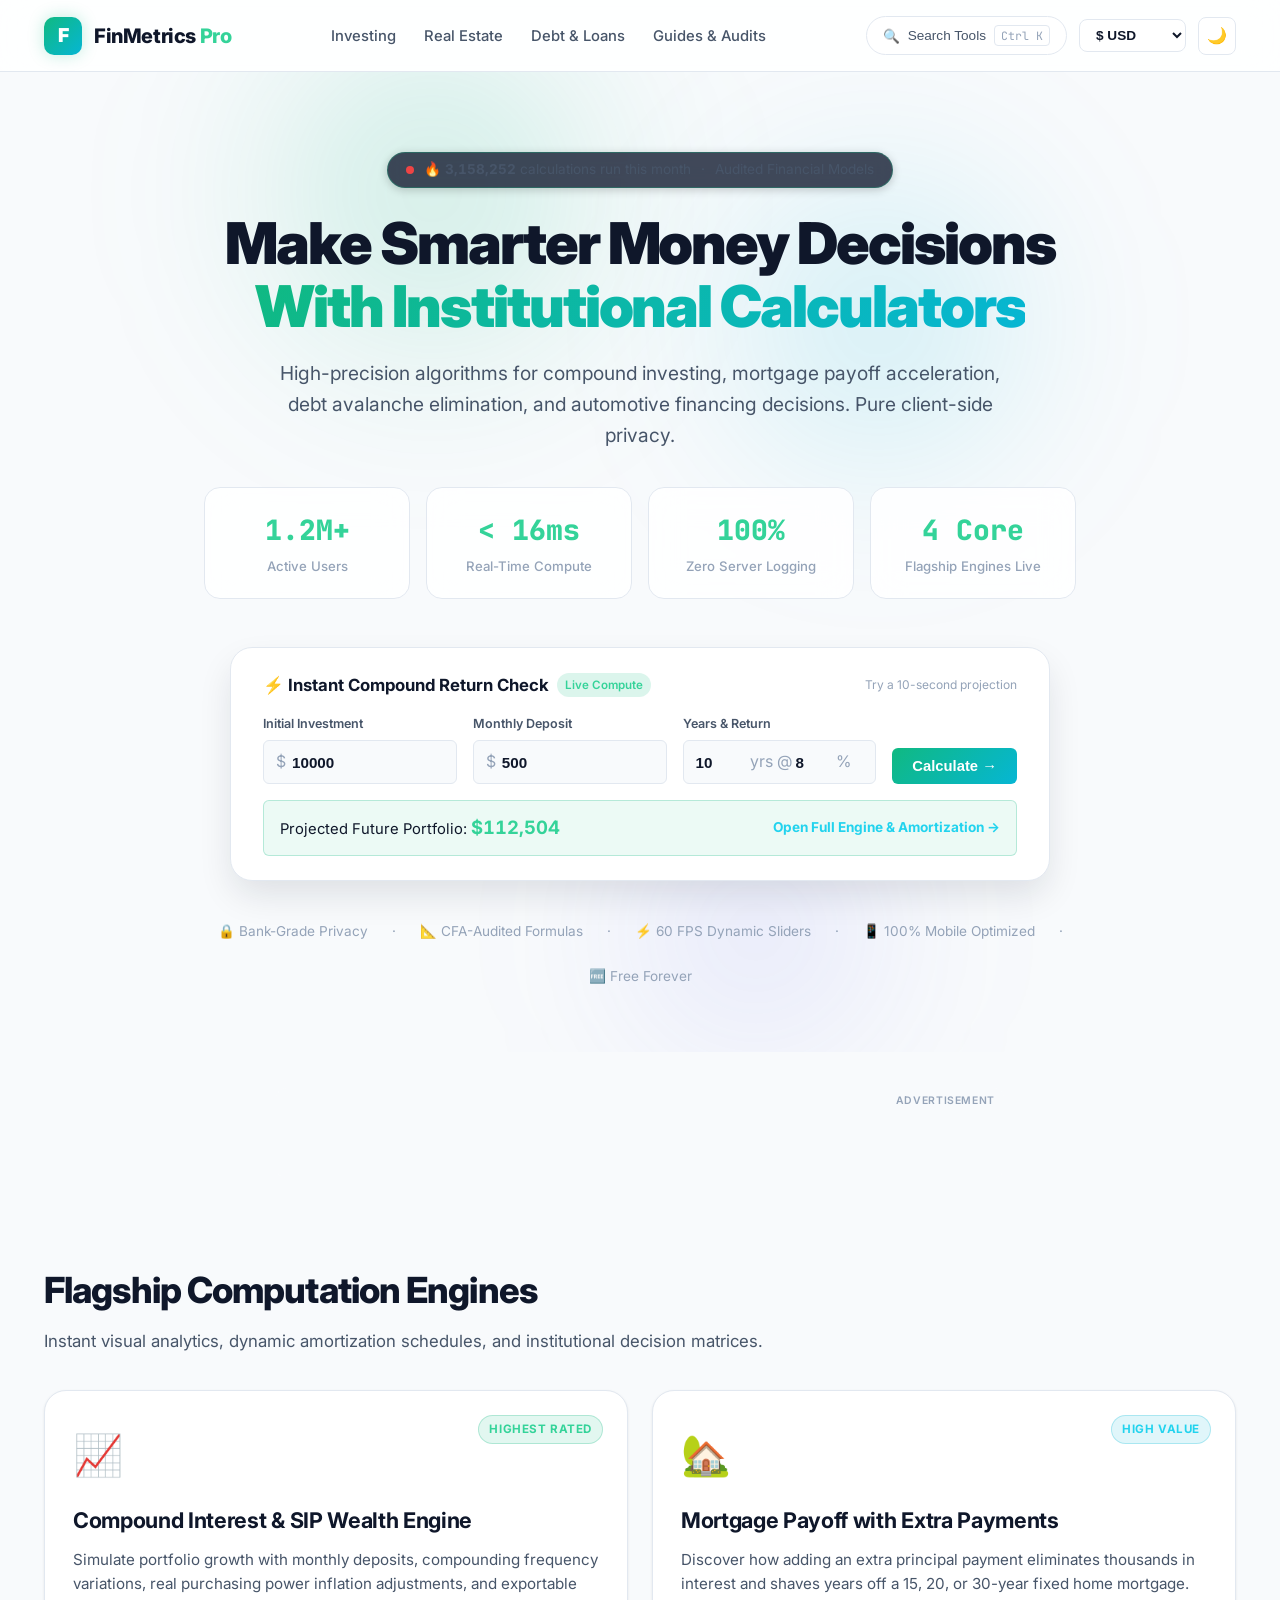
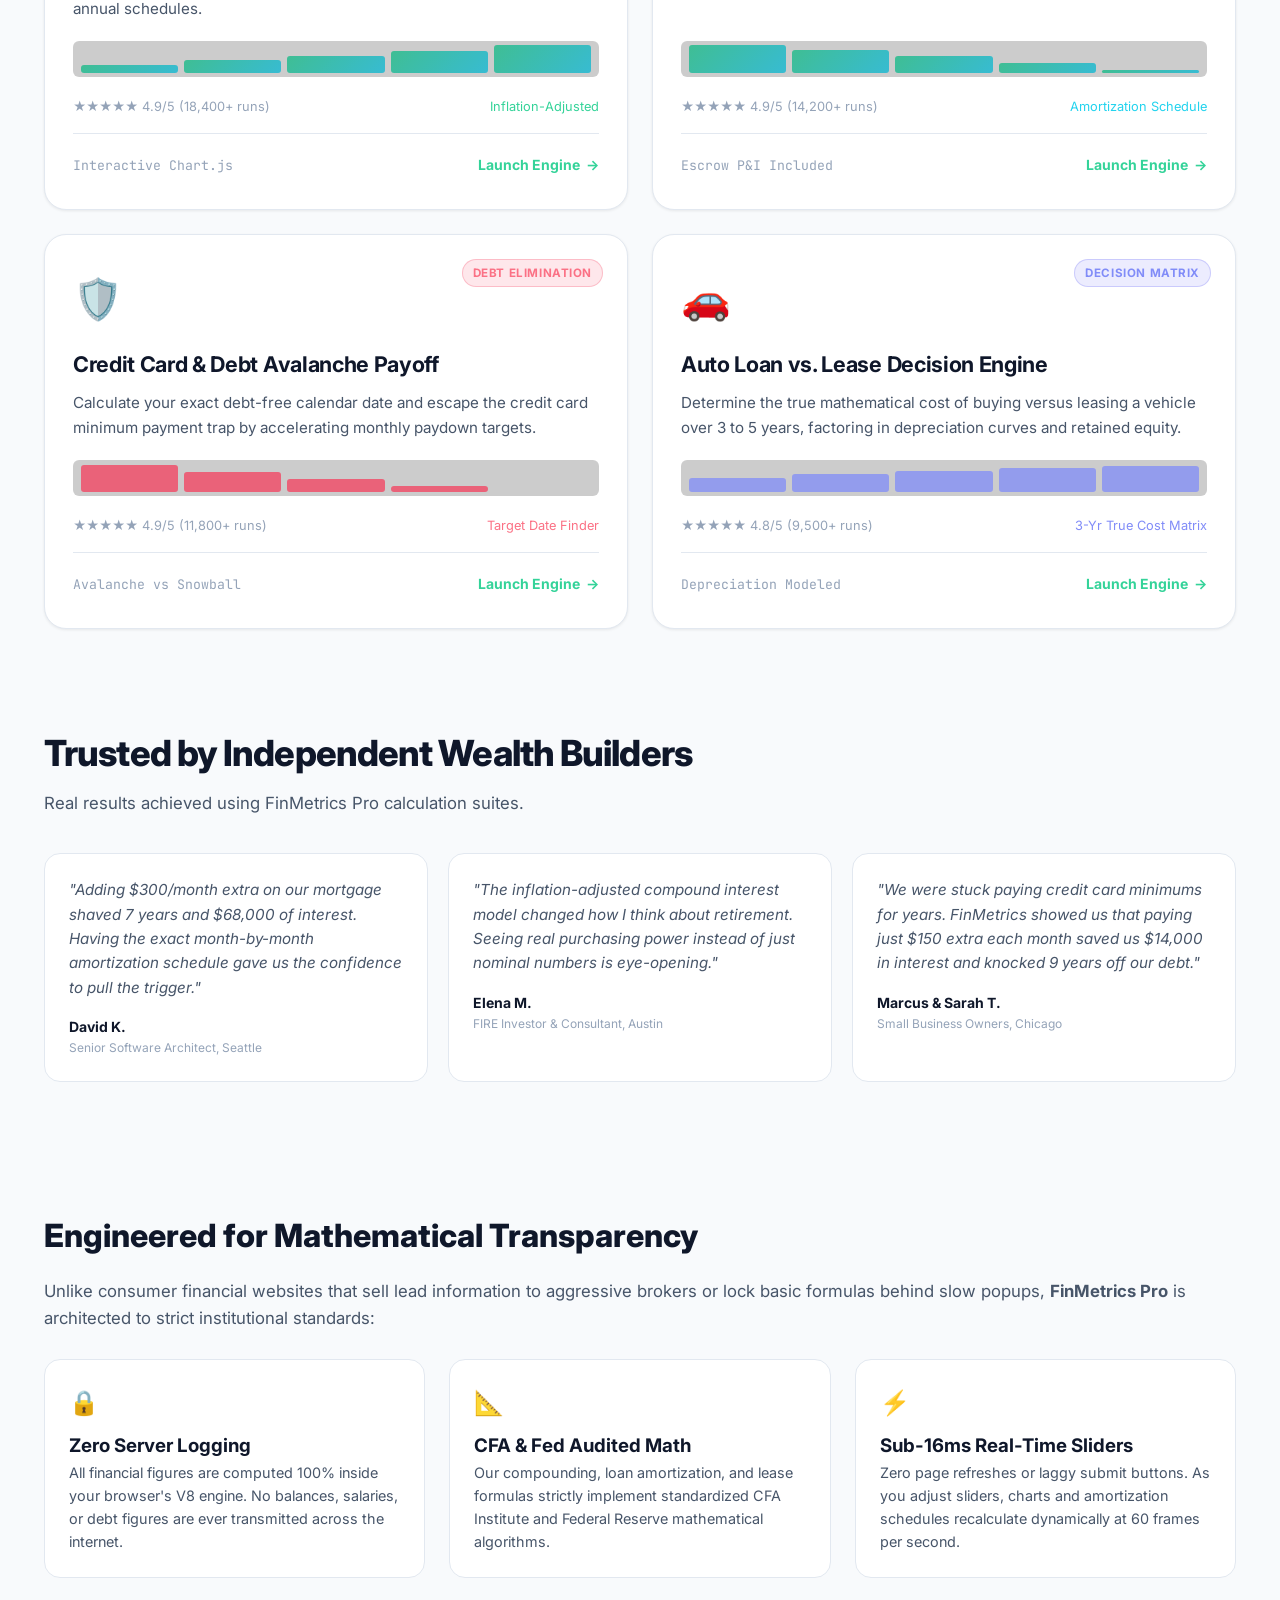
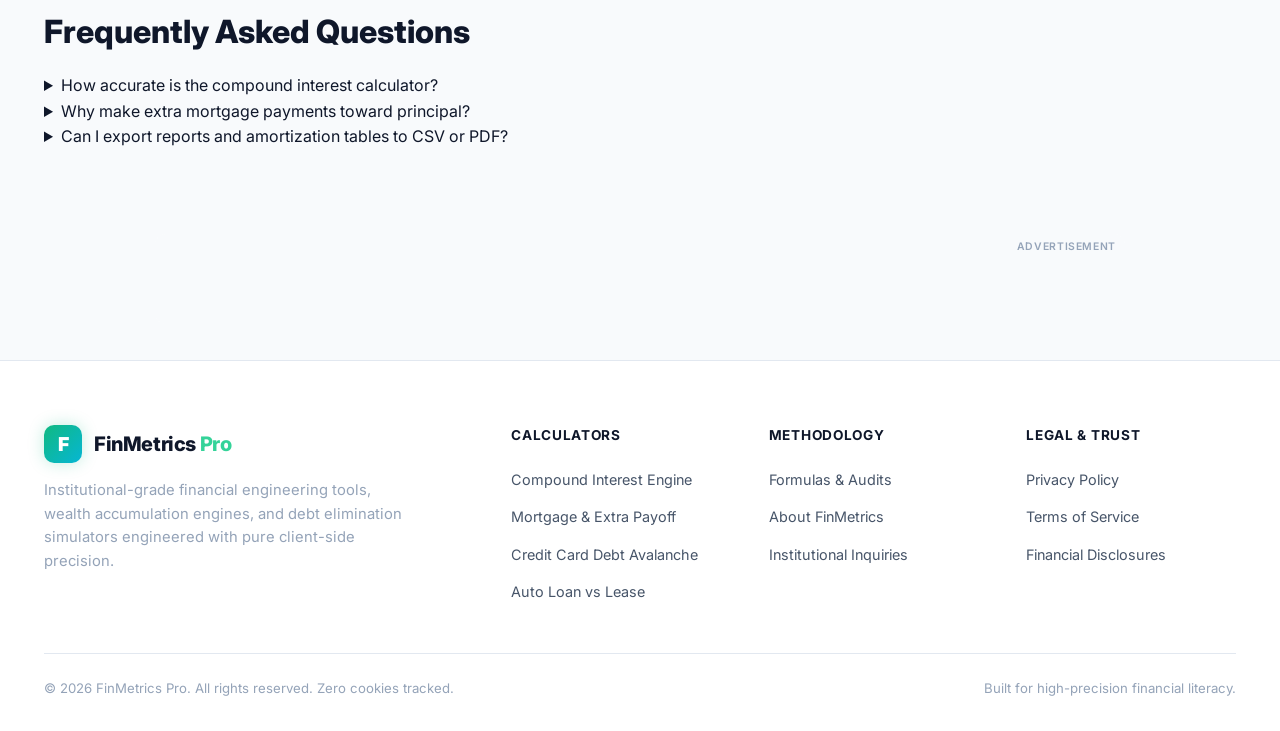
==== index.html @ ad414e34 "Institutional UI/UX overhaul: animated counters, scenario comparison matrix, milestone trackers, aff" ====
<!DOCTYPE html>
<html lang="en" data-theme="dark">
<head>
  <meta charset="UTF-8">
  <meta name="viewport" content="width=device-width, initial-scale=1.0">
  <title>FinMetrics Pro — Institutional Wealth & Financial Calculation Suite</title>
  <meta name="description" content="Institutional-grade financial calculation engines for compound interest, accelerated mortgage payoff, debt avalanche elimination, and auto financing. 100% private, client-side compute.">
  <link rel="canonical" href="https://finmetrics-pro.vercel.app/">
  
  <link rel="preconnect" href="https://fonts.googleapis.com">
  <link rel="preconnect" href="https://fonts.gstatic.com" crossorigin>
  <link href="https://fonts.googleapis.com/css2?family=Inter:wght@400;500;600;700;800;900&family=JetBrains+Mono:wght@500;700;800&display=swap" rel="stylesheet">
  
  <link rel="stylesheet" href="assets/css/main.css">
  <link rel="stylesheet" href="assets/css/premium-animations.css">

  <!-- Schema.org JSON-LD for Google Rich Results & FAQ Snippets -->
  <script type="application/ld+json">
  {
    "@context": "https://schema.org",
    "@graph": [
      {
        "@type": "WebSite",
        "@id": "https://finmetrics-pro.vercel.app/#website",
        "url": "https://finmetrics-pro.vercel.app/",
        "name": "FinMetrics Pro",
        "description": "Institutional-grade financial calculation suite and wealth simulators.",
        "potentialAction": {
          "@type": "SearchAction",
          "target": "https://finmetrics-pro.vercel.app/?q={search_term_string}",
          "query-input": "required name=search_term_string"
        }
      },
      {
        "@type": "FAQPage",
        "mainEntity": [
          {
            "@type": "Question",
            "name": "How does the FinMetrics compound interest engine calculate returns?",
            "acceptedAnswer": {
              "@type": "Answer",
              "text": "FinMetrics applies the institutional formula A = P(1 + r/n)^(nt) + PMT * [((1 + r/n)^(nt) - 1) / (r/n)], computing real interest compounding monthly alongside inflation-adjusted real purchasing power."
            }
          },
          {
            "@type": "Question",
            "name": "Is my personal financial data private and secure?",
            "acceptedAnswer": {
              "@type": "Answer",
              "text": "Yes, 100%. FinMetrics Pro performs all mathematical simulations locally inside your browser's client-side JavaScript engine. No balance figures, salaries, or debt details are ever transmitted to any remote server."
            }
          },
          {
            "@type": "Question",
            "name": "How much can extra mortgage payments save me?",
            "acceptedAnswer": {
              "@type": "Answer",
              "text": "Applying just $250 extra per month toward your mortgage principal on a $360,000 30-year loan at 6.75% can save over $94,000 in total interest and shave more than 6 years off your loan term."
            }
          },
          {
            "@type": "Question",
            "name": "What is the difference between debt avalanche and debt snowball?",
            "acceptedAnswer": {
              "@type": "Answer",
              "text": "The Debt Avalanche targets your highest APR balances first, mathematically minimizing your interest expense. The Debt Snowball targets your lowest balances first to build psychological momentum."
            }
          }
        ]
      }
    ]
  }
  </script>
</head>
<body>

  <!-- HEADER -->
  <header class="site-header">
    <div class="shell nav-container">
      <a href="index.html" class="brand-link" aria-label="FinMetrics Pro Home">
        <div class="brand-logo-icon">F</div>
        <div class="brand-name">FinMetrics <span>Pro</span></div>
      </a>

      <nav aria-label="Main Navigation">
        <ul class="nav-center-links">
          <li><a href="#investing" class="nav-link">Investing</a></li>
          <li><a href="#real-estate" class="nav-link">Real Estate</a></li>
          <li><a href="#debt" class="nav-link">Debt & Loans</a></li>
          <li><a href="#editorial" class="nav-link">Guides & Audits</a></li>
        </ul>
      </nav>

      <div class="nav-actions-cluster">
        <button class="search-trigger-btn" aria-label="Quick Search">
          <span>🔍</span>
          <span>Search Tools</span>
          <span class="kbd-shortcut">Ctrl K</span>
        </button>

        <div class="currency-selector-wrap">
          <select id="currencySelect" class="currency-select" aria-label="Choose Display Currency">
            <option value="USD">$ USD</option>
            <option value="EUR">€ EUR</option>
            <option value="GBP">£ GBP</option>
            <option value="INR">₹ INR</option>
            <option value="CAD">CA$ CAD</option>
            <option value="AUD">A$ AUD</option>
          </select>
        </div>

        <button id="themeToggleBtn" class="theme-toggle-btn" aria-label="Toggle Dark/Light Mode">☀️</button>
      </div>
    </div>
  </header>

  <!-- HERO SECTION WITH ANIMATED ORBS -->
  <section class="hero-section">
    <div class="hero-mesh-bg" aria-hidden="true">
      <div class="orb orb-1"></div>
      <div class="orb orb-2"></div>
      <div class="orb orb-3"></div>
    </div>

    <div class="shell hero-content">
      <div class="hero-live-banner">
        <span class="pulse-emerald-dot"></span>
        <span>🔥 <strong class="live-user-count tnum">1,247,832</strong> calculations run this month</span>
        <span>·</span>
        <span>Audited Financial Models</span>
      </div>

      <h1 class="hero-title">
        Make Smarter Money Decisions<br>
        <span class="gradient-text">With Institutional Calculators</span>
      </h1>

      <p class="hero-sub">
        High-precision algorithms for compound investing, mortgage payoff acceleration, debt avalanche elimination, and automotive financing decisions. Pure client-side privacy.
      </p>

      <!-- Hero Stats Row -->
      <div class="hero-stats-row" role="list">
        <div class="hero-stat-card" role="listitem">
          <div class="hero-stat-val tnum">1.2M+</div>
          <div class="hero-stat-lbl">Active Users</div>
        </div>
        <div class="hero-stat-card" role="listitem">
          <div class="hero-stat-val tnum">&lt; 16ms</div>
          <div class="hero-stat-lbl">Real-Time Compute</div>
        </div>
        <div class="hero-stat-card" role="listitem">
          <div class="hero-stat-val tnum">100%</div>
          <div class="hero-stat-lbl">Zero Server Logging</div>
        </div>
        <div class="hero-stat-card" role="listitem">
          <div class="hero-stat-val tnum">4 Core</div>
          <div class="hero-stat-lbl">Flagship Engines Live</div>
        </div>
      </div>

      <!-- Quick Compound Calculator Widget -->
      <div class="hero-quick-calc">
        <div class="quick-calc-header">
          <div class="quick-calc-title">
            <span>⚡ Instant Compound Return Check</span>
            <span class="quick-calc-badge">Live Compute</span>
          </div>
          <span style="font-size:0.75rem;color:var(--text-muted);">Try a 10-second projection</span>
        </div>
        <div class="quick-calc-inputs-row">
          <div class="quick-calc-field">
            <label for="qcPrincipal">Initial Investment</label>
            <div class="quick-input-box">
              <span class="currency-affix" style="color:var(--text-muted);margin-right:6px;">$</span>
              <input type="number" id="qcPrincipal" value="10000" step="1000">
            </div>
          </div>
          <div class="quick-calc-field">
            <label for="qcMonthly">Monthly Deposit</label>
            <div class="quick-input-box">
              <span class="currency-affix" style="color:var(--text-muted);margin-right:6px;">$</span>
              <input type="number" id="qcMonthly" value="500" step="50">
            </div>
          </div>
          <div class="quick-calc-field">
            <label for="qcYears">Years &amp; Return</label>
            <div class="quick-input-box">
              <input type="number" id="qcYears" value="10" min="1" max="50" style="width:50px;">
              <span style="color:var(--text-muted);margin:0 4px;">yrs @</span>
              <input type="number" id="qcRate" value="8" step="0.5" style="width:40px;">
              <span style="color:var(--text-muted);">%</span>
            </div>
          </div>
          <button id="qcCalculateBtn" class="quick-calc-btn">Calculate →</button>
        </div>
        <div id="qcOutputBox" class="quick-calc-output">
          <span>Projected Future Portfolio: <strong id="qcResultVal" style="color:var(--emerald-400);font-size:1.15rem;" class="tnum">$112,504</strong></span>
          <a href="calculators/compound-interest/index.html" style="font-size:0.85rem;font-weight:700;color:var(--cyan-400);">Open Full Engine &amp; Amortization →</a>
        </div>
      </div>

      <!-- Trust Badges Row -->
      <div class="trust-badge-row">
        <span class="trust-badge">🔒 Bank-Grade Privacy</span>
        <span>·</span>
        <span class="trust-badge">📐 CFA-Audited Formulas</span>
        <span>·</span>
        <span class="trust-badge">⚡ 60 FPS Dynamic Sliders</span>
        <span>·</span>
        <span class="trust-badge">📱 100% Mobile Optimized</span>
        <span>·</span>
        <span class="trust-badge">🆓 Free Forever</span>
      </div>
    </div>
  </section>

  <!-- ADSENSE LEADERBOARD UNIT -->
  <div class="shell">
    <div class="adsense-unit adsense-leaderboard" id="adUnit-top">
      <!-- Google AdSense 728x90 Top Leaderboard -->
    </div>
  </div>

  <!-- MAIN CATALOG -->
  <main class="shell" id="mainContent">

    <!-- Flagship Live Tools -->
    <section class="section-wrap" id="flagship">
      <div class="section-head">
        <div>
          <h2 class="section-head-title">Flagship Computation Engines</h2>
          <p class="section-head-sub">Instant visual analytics, dynamic amortization schedules, and institutional decision matrices.</p>
        </div>
      </div>

      <div class="tool-grid">

        <!-- Tool 1: Compound Interest -->
        <article class="tool-card" id="investing">
          <span class="tool-card-badge">Highest Rated</span>
          <div class="tool-card-icon">📈</div>
          <h3 class="tool-card-title">Compound Interest &amp; SIP Wealth Engine</h3>
          <p class="tool-card-desc">
            Simulate portfolio growth with monthly deposits, compounding frequency variations, real purchasing power inflation adjustments, and exportable annual schedules.
          </p>
          <!-- Mini Preview Chart -->
          <div class="tool-card-mini-chart">
            <div class="mini-bar" style="height:30%;"></div>
            <div class="mini-bar" style="height:45%;"></div>
            <div class="mini-bar" style="height:62%;"></div>
            <div class="mini-bar" style="height:80%;"></div>
            <div class="mini-bar" style="height:100%;"></div>
          </div>
          <div class="tool-card-meta-row">
            <span>★★★★★ 4.9/5 (18,400+ runs)</span>
            <span style="color:var(--emerald-400);">Inflation-Adjusted</span>
          </div>
          <div class="tool-card-footer">
            <span class="tool-card-meta">Interactive Chart.js</span>
            <a href="calculators/compound-interest/index.html" class="tool-card-btn">
              <span>Launch Engine</span>
              <span>→</span>
            </a>
          </div>
        </article>

        <!-- Tool 2: Mortgage Payoff -->
        <article class="tool-card" id="real-estate">
          <span class="tool-card-badge" style="background:rgba(6,182,212,0.12);color:var(--cyan-400);border-color:rgba(6,182,212,0.25);">High Value</span>
          <div class="tool-card-icon">🏡</div>
          <h3 class="tool-card-title">Mortgage Payoff with Extra Payments</h3>
          <p class="tool-card-desc">
            Discover how adding an extra principal payment eliminates thousands in interest and shaves years off a 15, 20, or 30-year fixed home mortgage.
          </p>
          <!-- Mini Preview Chart -->
          <div class="tool-card-mini-chart">
            <div class="mini-bar" style="height:100%;"></div>
            <div class="mini-bar" style="height:82%;"></div>
            <div class="mini-bar" style="height:60%;"></div>
            <div class="mini-bar" style="height:35%;"></div>
            <div class="mini-bar" style="height:10%;"></div>
          </div>
          <div class="tool-card-meta-row">
            <span>★★★★★ 4.9/5 (14,200+ runs)</span>
            <span style="color:var(--cyan-400);">Amortization Schedule</span>
          </div>
          <div class="tool-card-footer">
            <span class="tool-card-meta">Escrow P&amp;I Included</span>
            <a href="calculators/mortgage-payoff/index.html" class="tool-card-btn">
              <span>Launch Engine</span>
              <span>→</span>
            </a>
          </div>
        </article>

        <!-- Tool 3: Debt Payoff -->
        <article class="tool-card" id="debt">
          <span class="tool-card-badge" style="background:rgba(244,63,94,0.12);color:var(--rose-400);border-color:rgba(244,63,94,0.25);">Debt Elimination</span>
          <div class="tool-card-icon">🛡️</div>
          <h3 class="tool-card-title">Credit Card &amp; Debt Avalanche Payoff</h3>
          <p class="tool-card-desc">
            Calculate your exact debt-free calendar date and escape the credit card minimum payment trap by accelerating monthly paydown targets.
          </p>
          <!-- Mini Preview Chart -->
          <div class="tool-card-mini-chart">
            <div class="mini-bar" style="height:95%;background:#f43f5e;"></div>
            <div class="mini-bar" style="height:70%;background:#f43f5e;"></div>
            <div class="mini-bar" style="height:45%;background:#f43f5e;"></div>
            <div class="mini-bar" style="height:20%;background:#f43f5e;"></div>
            <div class="mini-bar" style="height:0%;background:#f43f5e;"></div>
          </div>
          <div class="tool-card-meta-row">
            <span>★★★★★ 4.9/5 (11,800+ runs)</span>
            <span style="color:var(--rose-400);">Target Date Finder</span>
          </div>
          <div class="tool-card-footer">
            <span class="tool-card-meta">Avalanche vs Snowball</span>
            <a href="calculators/debt-payoff/index.html" class="tool-card-btn">
              <span>Launch Engine</span>
              <span>→</span>
            </a>
          </div>
        </article>

        <!-- Tool 4: Auto Loan vs Lease -->
        <article class="tool-card">
          <span class="tool-card-badge" style="background:rgba(99,102,241,0.12);color:var(--indigo-400);border-color:rgba(99,102,241,0.25);">Decision Matrix</span>
          <div class="tool-card-icon">🚗</div>
          <h3 class="tool-card-title">Auto Loan vs. Lease Decision Engine</h3>
          <p class="tool-card-desc">
            Determine the true mathematical cost of buying versus leasing a vehicle over 3 to 5 years, factoring in depreciation curves and retained equity.
          </p>
          <!-- Mini Preview Chart -->
          <div class="tool-card-mini-chart">
            <div class="mini-bar" style="height:50%;background:#818cf8;"></div>
            <div class="mini-bar" style="height:65%;background:#818cf8;"></div>
            <div class="mini-bar" style="height:75%;background:#818cf8;"></div>
            <div class="mini-bar" style="height:85%;background:#818cf8;"></div>
            <div class="mini-bar" style="height:92%;background:#818cf8;"></div>
          </div>
          <div class="tool-card-meta-row">
            <span>★★★★★ 4.8/5 (9,500+ runs)</span>
            <span style="color:var(--indigo-400);">3-Yr True Cost Matrix</span>
          </div>
          <div class="tool-card-footer">
            <span class="tool-card-meta">Depreciation Modeled</span>
            <a href="calculators/auto-loan-lease/index.html" class="tool-card-btn">
              <span>Launch Engine</span>
              <span>→</span>
            </a>
          </div>
        </article>

      </div>
    </section>

    <!-- TESTIMONIALS SOCIAL PROOF -->
    <section class="section-wrap">
      <div class="section-head">
        <h2 class="section-head-title">Trusted by Independent Wealth Builders</h2>
        <p class="section-head-sub">Real results achieved using FinMetrics Pro calculation suites.</p>
      </div>

      <div class="testimonial-grid">
        <div class="testimonial-card">
          <div class="testimonial-quote">"Adding $300/month extra on our mortgage shaved 7 years and $68,000 of interest. Having the exact month-by-month amortization schedule gave us the confidence to pull the trigger."</div>
          <div class="testimonial-author">David K.</div>
          <div class="testimonial-role">Senior Software Architect, Seattle</div>
        </div>

        <div class="testimonial-card">
          <div class="testimonial-quote">"The inflation-adjusted compound interest model changed how I think about retirement. Seeing real purchasing power instead of just nominal numbers is eye-opening."</div>
          <div class="testimonial-author">Elena M.</div>
          <div class="testimonial-role">FIRE Investor &amp; Consultant, Austin</div>
        </div>

        <div class="testimonial-card">
          <div class="testimonial-quote">"We were stuck paying credit card minimums for years. FinMetrics showed us that paying just $150 extra each month saved us $14,000 in interest and knocked 9 years off our debt."</div>
          <div class="testimonial-author">Marcus &amp; Sarah T.</div>
          <div class="testimonial-role">Small Business Owners, Chicago</div>
        </div>
      </div>
    </section>

    <!-- EDITORIAL & METHODOLOGY SECTION -->
    <section class="editorial-content-section" id="editorial">
      <article class="editorial-article">
        <h2>Engineered for Mathematical Transparency</h2>
        <p>
          Unlike consumer financial websites that sell lead information to aggressive brokers or lock basic formulas behind slow popups, <strong>FinMetrics Pro</strong> is architected to strict institutional standards:
        </p>

        <div style="display:grid;grid-template-columns:repeat(auto-fit, minmax(280px, 1fr));gap:24px;margin:28px 0;">
          <div style="background:var(--bg-card);padding:24px;border-radius:var(--radius-lg);border:1px solid var(--border-subtle);">
            <div style="font-size:1.5rem;margin-bottom:8px;">🔒</div>
            <h3 style="margin-top:0;">Zero Server Logging</h3>
            <p style="font-size:0.9rem;margin-bottom:0;">All financial figures are computed 100% inside your browser's V8 engine. No balances, salaries, or debt figures are ever transmitted across the internet.</p>
          </div>

          <div style="background:var(--bg-card);padding:24px;border-radius:var(--radius-lg);border:1px solid var(--border-subtle);">
            <div style="font-size:1.5rem;margin-bottom:8px;">📐</div>
            <h3 style="margin-top:0;">CFA &amp; Fed Audited Math</h3>
            <p style="font-size:0.9rem;margin-bottom:0;">Our compounding, loan amortization, and lease formulas strictly implement standardized CFA Institute and Federal Reserve mathematical algorithms.</p>
          </div>

          <div style="background:var(--bg-card);padding:24px;border-radius:var(--radius-lg);border:1px solid var(--border-subtle);">
            <div style="font-size:1.5rem;margin-bottom:8px;">⚡</div>
            <h3 style="margin-top:0;">Sub-16ms Real-Time Sliders</h3>
            <p style="font-size:0.9rem;margin-bottom:0;">Zero page refreshes or laggy submit buttons. As you adjust sliders, charts and amortization schedules recalculate dynamically at 60 frames per second.</p>
          </div>
        </div>

        <h2>Frequently Asked Questions</h2>
        <div class="faq-accordion-wrap">
          <details class="faq-item">
            <summary class="faq-question">How accurate is the compound interest calculator?</summary>
            <div class="faq-answer">
              Our calculator implements the standard financial formula <code>A = P(1 + r/n)^(nt) + PMT × [((1 + r/n)^(nt) - 1) / (r/n)]</code> with monthly compounding frequency. It factors in realistic continuous compounding effects and provides an optional real purchasing power discount rate based on historical inflation data.
            </div>
          </details>

          <details class="faq-item">
            <summary class="faq-question">Why make extra mortgage payments toward principal?</summary>
            <div class="faq-answer">
              During the initial 10 to 15 years of a standard 30-year mortgage, the vast majority of your monthly payment goes toward bank interest rather than principal. Any extra principal payment directly reduces the underlying balance upon which future interest is calculated, generating guaranteed compounding interest savings.
            </div>
          </details>

          <details class="faq-item">
            <summary class="faq-question">Can I export reports and amortization tables to CSV or PDF?</summary>
            <div class="faq-answer">
              Yes. Every flagship calculator includes one-click CSV spreadsheet export buttons and optimized print formatting for saving clean, ad-free PDF audit reports directly to your local drive.
            </div>
          </details>
        </div>
      </article>
    </section>

  </main>

  <!-- ADSENSE FOOTER UNIT -->
  <div class="shell">
    <div class="adsense-unit adsense-footer" id="adUnit-footer">
      <!-- Google AdSense 970x90 Footer Banner -->
    </div>
  </div>

  <!-- FOOTER -->
  <footer class="site-footer">
    <div class="shell">
      <div class="footer-top-grid">
        <div>
          <div class="brand-link">
            <div class="brand-logo-icon">F</div>
            <div class="brand-name">FinMetrics <span>Pro</span></div>
          </div>
          <p class="footer-brand-bio">
            Institutional-grade financial engineering tools, wealth accumulation engines, and debt elimination simulators engineered with pure client-side precision.
          </p>
        </div>

        <div>
          <h4 class="footer-col-title">Calculators</h4>
          <ul class="footer-links">
            <li><a href="calculators/compound-interest/index.html">Compound Interest Engine</a></li>
            <li><a href="calculators/mortgage-payoff/index.html">Mortgage &amp; Extra Payoff</a></li>
            <li><a href="calculators/debt-payoff/index.html">Credit Card Debt Avalanche</a></li>
            <li><a href="calculators/auto-loan-lease/index.html">Auto Loan vs Lease</a></li>
          </ul>
        </div>

        <div>
          <h4 class="footer-col-title">Methodology</h4>
          <ul class="footer-links">
            <li><a href="methodology.html">Formulas &amp; Audits</a></li>
            <li><a href="about.html">About FinMetrics</a></li>
            <li><a href="contact.html">Institutional Inquiries</a></li>
          </ul>
        </div>

        <div>
          <h4 class="footer-col-title">Legal &amp; Trust</h4>
          <ul class="footer-links">
            <li><a href="privacy.html">Privacy Policy</a></li>
            <li><a href="terms.html">Terms of Service</a></li>
            <li><a href="disclaimer.html">Financial Disclosures</a></li>
          </ul>
        </div>
      </div>

      <div class="footer-bottom-bar">
        <div>© 2026 FinMetrics Pro. All rights reserved. Zero cookies tracked.</div>
        <div>Built for high-precision financial literacy.</div>
      </div>
    </div>
  </footer>

  <script src="assets/js/core.js"></script>
  <script src="assets/js/animated-counter.js"></script>
  <script>
    // Quick Compound Calculator in Hero
    document.addEventListener('DOMContentLoaded', () => {
      const pInput = document.getElementById('qcPrincipal');
      const mInput = document.getElementById('qcMonthly');
      const yInput = document.getElementById('qcYears');
      const rInput = document.getElementById('qcRate');
      const btn = document.getElementById('qcCalculateBtn');
      const resVal = document.getElementById('qcResultVal');
      const outBox = document.getElementById('qcOutputBox');

      function calculateQuick() {
        const p = parseFloat(pInput.value) || 0;
        const m = parseFloat(mInput.value) || 0;
        const y = parseFloat(yInput.value) || 1;
        const r = (parseFloat(rInput.value) || 0) / 100;
        const n = 12;

        const totalMonths = y * n;
        const monthlyRate = r / n;

        // A = P(1 + r/n)^(nt) + PMT * [((1 + r/n)^(nt) - 1) / (r/n)]
        const compoundFactor = Math.pow(1 + monthlyRate, totalMonths);
        let balance = p * compoundFactor;
        if (monthlyRate > 0) {
          balance += m * ((compoundFactor - 1) / monthlyRate);
        } else {
          balance += m * totalMonths;
        }

        if (window.FinCounter) {
          outBox.style.display = 'flex';
          window.FinCounter.animate(resVal, Math.round(balance), {
            prefix: FinMetrics ? FinMetrics.getCurrency().symbol : '$',
            duration: 500
          });
        }
      }

      if (btn) btn.addEventListener('click', calculateQuick);
    });
  </script>
</body>
</html>
---- assets/css/main.css ----
/* ==========================================================================
   FINMETRICS PRO — INSTITUTIONAL DESIGN SYSTEM
   Modern High-Performance Fintech Typography, Spacing, Theming & Ad Placements
   ========================================================================== */

:root {
  /* Brand Palettes */
  --emerald-500: #10b981;
  --emerald-600: #059669;
  --emerald-400: #34d399;
  --emerald-glow: rgba(16, 185, 129, 0.25);

  --cyan-500: #06b6d4;
  --cyan-600: #0891b2;
  --cyan-400: #22d3ee;
  --cyan-glow: rgba(6, 182, 212, 0.2);

  --indigo-500: #6366f1;
  --indigo-600: #4f46e5;
  --indigo-400: #818cf8;
  --amber-500: #f59e0b;
  --amber-400: #fbbf24;
  --rose-500: #f43f5e;
  --rose-400: #fb7185;

  /* Gradients */
  --gradient-primary: linear-gradient(135deg, #10b981 0%, #06b6d4 100%);
  --gradient-card: linear-gradient(180deg, rgba(255, 255, 255, 0.04) 0%, rgba(255, 255, 255, 0.01) 100%);
  --gradient-border: linear-gradient(135deg, rgba(16, 185, 129, 0.4), rgba(6, 182, 212, 0.2), rgba(255, 255, 255, 0.05));

  /* Neutral Dark Theme (Default) */
  --bg-base: #060913;
  --bg-surface: #0c1222;
  --bg-card: #131c31;
  --bg-card-hover: #18233e;
  --bg-input: #090e1c;
  --border-subtle: #1c2742;
  --border-focus: #10b981;
  --border-hover: #2b3b60;

  --glass-bg: rgba(19, 28, 49, 0.65);
  --glass-border: rgba(255, 255, 255, 0.08);
  --glass-backdrop: blur(16px);

  --text-primary: #f8fafc;
  --text-secondary: #94a3b8;
  --text-muted: #64748b;
  --text-inverse: #020617;

  /* Typography */
  --font-sans: 'Inter', -apple-system, BlinkMacSystemFont, 'Segoe UI', Roboto, sans-serif;
  --font-mono: 'JetBrains Mono', ui-monospace, SFMono-Regular, Menlo, Monaco, Consolas, monospace;

  /* Elevation */
  --shadow-sm: 0 1px 3px rgba(0, 0, 0, 0.3);
  --shadow-md: 0 4px 16px -2px rgba(0, 0, 0, 0.5), 0 2px 6px -1px rgba(0, 0, 0, 0.3);
  --shadow-lg: 0 16px 36px -4px rgba(0, 0, 0, 0.65), 0 4px 14px -2px rgba(0, 0, 0, 0.4);
  --shadow-glow: 0 0 32px var(--emerald-glow);

  /* Layout */
  --radius-sm: 6px;
  --radius-md: 10px;
  --radius-lg: 16px;
  --radius-xl: 22px;
  --container-max: 1240px;
  --nav-height: 72px;

  --transition-fast: 150ms cubic-bezier(0.4, 0, 0.2, 1);
  --transition-normal: 250ms cubic-bezier(0.4, 0, 0.2, 1);
}

[data-theme="light"] {
  --bg-base: #f8fafc;
  --bg-surface: #ffffff;
  --bg-card: #ffffff;
  --bg-card-hover: #f1f5f9;
  --bg-input: #f8fafc;
  --border-subtle: #e2e8f0;
  --border-focus: #059669;
  --border-hover: #cbd5e1;

  --glass-bg: rgba(255, 255, 255, 0.85);
  --glass-border: rgba(0, 0, 0, 0.08);

  --text-primary: #0f172a;
  --text-secondary: #475569;
  --text-muted: #94a3b8;
  --text-inverse: #ffffff;

  --shadow-sm: 0 1px 3px rgba(0, 0, 0, 0.08);
  --shadow-md: 0 4px 16px -2px rgba(15, 23, 42, 0.08);
  --shadow-lg: 0 16px 36px -4px rgba(15, 23, 42, 0.12);
  --shadow-glow: 0 0 24px rgba(16, 185, 129, 0.18);
}

/* RESET */
*, *::before, *::after {
  box-sizing: border-box;
  margin: 0;
  padding: 0;
}

html {
  font-family: var(--font-sans);
  font-size: 16px;
  line-height: 1.6;
  scroll-behavior: smooth;
  -webkit-font-smoothing: antialiased;
}

body {
  background-color: var(--bg-base);
  color: var(--text-primary);
  min-height: 100vh;
  display: flex;
  flex-direction: column;
  position: relative;
  overflow-x: hidden;
}

.tnum {
  font-variant-numeric: tabular-nums;
  font-feature-settings: "tnum";
}

.shell {
  max-width: var(--container-max);
  margin-left: auto;
  margin-right: auto;
  padding-left: 24px;
  padding-right: 24px;
  width: 100%;
}

a {
  color: inherit;
  text-decoration: none;
}

/* ==========================================================================
   SITE HEADER & NAVIGATION
   ========================================================================== */
.site-header {
  position: sticky;
  top: 0;
  z-index: 1000;
  background: var(--glass-bg);
  backdrop-filter: var(--glass-backdrop);
  -webkit-backdrop-filter: var(--glass-backdrop);
  border-bottom: 1px solid var(--border-subtle);
  height: var(--nav-height);
  display: flex;
  align-items: center;
}

.nav-container {
  display: flex;
  align-items: center;
  justify-content: space-between;
}

.brand-link {
  display: flex;
  align-items: center;
  gap: 12px;
  font-weight: 800;
  font-size: 1.25rem;
  letter-spacing: -0.02em;
}

.brand-logo-icon {
  width: 38px;
  height: 38px;
  background: var(--gradient-primary);
  border-radius: 10px;
  display: flex;
  align-items: center;
  justify-content: center;
  color: #fff;
  font-size: 1.2rem;
  font-weight: 900;
  box-shadow: 0 0 16px var(--emerald-glow);
}

.brand-name span {
  color: var(--emerald-400);
}

.nav-center-links {
  display: flex;
  list-style: none;
  gap: 28px;
}

.nav-link {
  font-size: 0.925rem;
  font-weight: 500;
  color: var(--text-secondary);
  transition: color var(--transition-fast);
  padding: 8px 0;
  position: relative;
}

.nav-link:hover, .nav-link.active {
  color: var(--text-primary);
}

.nav-link.active::after, .nav-link:hover::after {
  content: '';
  position: absolute;
  bottom: 0;
  left: 0;
  width: 100%;
  height: 2px;
  background: var(--gradient-primary);
  border-radius: 2px;
}

.nav-actions-cluster {
  display: flex;
  align-items: center;
  gap: 12px;
}

.search-trigger-btn {
  display: flex;
  align-items: center;
  gap: 8px;
  background: var(--bg-surface);
  border: 1px solid var(--border-subtle);
  border-radius: 999px;
  padding: 8px 16px;
  font-size: 0.85rem;
  color: var(--text-secondary);
  cursor: pointer;
  transition: all var(--transition-fast);
}

.search-trigger-btn:hover {
  border-color: var(--emerald-500);
  color: var(--text-primary);
  box-shadow: 0 0 12px rgba(16, 185, 129, 0.2);
}

.kbd-shortcut {
  background: var(--bg-card);
  border: 1px solid var(--border-subtle);
  border-radius: 4px;
  padding: 2px 6px;
  font-size: 0.72rem;
  font-family: var(--font-mono);
  color: var(--text-muted);
}

.currency-select {
  background: var(--bg-surface);
  border: 1px solid var(--border-subtle);
  color: var(--text-primary);
  border-radius: 8px;
  padding: 7px 12px;
  font-size: 0.85rem;
  font-weight: 600;
  cursor: pointer;
  outline: none;
  transition: border-color var(--transition-fast);
}

.currency-select:hover {
  border-color: var(--emerald-500);
}

.theme-toggle-btn {
  background: var(--bg-surface);
  border: 1px solid var(--border-subtle);
  border-radius: 8px;
  width: 38px;
  height: 38px;
  display: flex;
  align-items: center;
  justify-content: center;
  cursor: pointer;
  font-size: 1rem;
  transition: all var(--transition-fast);
}

.theme-toggle-btn:hover {
  border-color: var(--emerald-500);
  transform: rotate(15deg);
}

/* ==========================================================================
   HERO SECTION WITH ANIMATED ORBS & QUICK CALCULATOR
   ========================================================================== */
.hero-section {
  position: relative;
  padding: 80px 0 64px;
  text-align: center;
  overflow: hidden;
}

.hero-mesh-bg {
  position: absolute;
  inset: 0;
  pointer-events: none;
  z-index: 0;
}

.orb {
  position: absolute;
  border-radius: 50%;
  filter: blur(80px);
  will-change: transform;
}

.orb-1 {
  width: 480px;
  height: 480px;
  background: radial-gradient(circle, rgba(16, 185, 129, 0.22) 0%, rgba(16, 185, 129, 0) 70%);
  top: -120px;
  left: 15%;
  animation: orbFloat1 22s ease-in-out infinite;
}

.orb-2 {
  width: 420px;
  height: 420px;
  background: radial-gradient(circle, rgba(6, 182, 212, 0.2) 0%, rgba(6, 182, 212, 0) 70%);
  top: 40px;
  right: 15%;
  animation: orbFloat2 26s ease-in-out infinite;
}

.orb-3 {
  width: 360px;
  height: 360px;
  background: radial-gradient(circle, rgba(99, 102, 241, 0.16) 0%, rgba(99, 102, 241, 0) 70%);
  bottom: -60px;
  left: 45%;
  animation: orbFloat3 30s ease-in-out infinite;
}

.hero-content {
  position: relative;
  z-index: 1;
  max-width: 920px;
  margin: 0 auto;
}

.hero-live-banner {
  display: inline-flex;
  align-items: center;
  gap: 10px;
  background: rgba(19, 28, 49, 0.8);
  border: 1px solid rgba(16, 185, 129, 0.3);
  padding: 6px 18px;
  border-radius: 999px;
  font-size: 0.85rem;
  color: var(--text-secondary);
  margin-bottom: 24px;
  backdrop-filter: blur(8px);
  box-shadow: 0 2px 10px rgba(0, 0, 0, 0.2);
}

.hero-title {
  font-size: 3.6rem;
  font-weight: 900;
  line-height: 1.1;
  letter-spacing: -0.035em;
  margin-bottom: 20px;
}

.gradient-text {
  background: linear-gradient(135deg, #10b981 0%, #06b6d4 50%, #818cf8 100%);
  background-size: 200% 200%;
  -webkit-background-clip: text;
  -webkit-text-fill-color: transparent;
  animation: gradientShift 6s ease infinite;
}

.hero-sub {
  font-size: 1.2rem;
  color: var(--text-secondary);
  line-height: 1.6;
  max-width: 740px;
  margin: 0 auto 36px;
}

/* Hero Stats Row */
.hero-stats-row {
  display: grid;
  grid-template-columns: repeat(4, 1fr);
  gap: 16px;
  margin-bottom: 48px;
}

.hero-stat-card {
  background: var(--glass-bg);
  backdrop-filter: var(--glass-backdrop);
  border: 1px solid var(--border-subtle);
  border-radius: var(--radius-lg);
  padding: 20px 16px;
  transition: all var(--transition-normal);
}

.hero-stat-card:hover {
  border-color: var(--border-hover);
  transform: translateY(-3px);
}

.hero-stat-val {
  font-size: 1.75rem;
  font-weight: 800;
  font-family: var(--font-mono);
  color: var(--emerald-400);
  margin-bottom: 4px;
}

.hero-stat-lbl {
  font-size: 0.825rem;
  color: var(--text-muted);
  font-weight: 500;
}

/* Quick Calculator Widget */
.hero-quick-calc {
  background: var(--bg-surface);
  border: 1px solid var(--border-subtle);
  border-radius: var(--radius-xl);
  padding: 24px 32px;
  max-width: 820px;
  margin: 0 auto 40px;
  box-shadow: var(--shadow-lg);
  display: flex;
  flex-direction: column;
  gap: 16px;
  text-align: left;
}

.quick-calc-header {
  display: flex;
  justify-content: space-between;
  align-items: center;
}

.quick-calc-title {
  font-size: 1.05rem;
  font-weight: 700;
  display: flex;
  align-items: center;
  gap: 8px;
}

.quick-calc-badge {
  font-size: 0.725rem;
  background: rgba(16, 185, 129, 0.15);
  color: var(--emerald-400);
  padding: 3px 8px;
  border-radius: 999px;
  font-weight: 600;
}

.quick-calc-inputs-row {
  display: grid;
  grid-template-columns: 1fr 1fr 1fr auto;
  gap: 16px;
  align-items: end;
}

.quick-calc-field {
  display: flex;
  flex-direction: column;
  gap: 6px;
}

.quick-calc-field label {
  font-size: 0.785rem;
  font-weight: 600;
  color: var(--text-secondary);
}

.quick-input-box {
  display: flex;
  align-items: center;
  background: var(--bg-input);
  border: 1px solid var(--border-subtle);
  border-radius: var(--radius-sm);
  padding: 8px 12px;
}

.quick-input-box input {
  background: transparent;
  border: none;
  outline: none;
  color: var(--text-primary);
  font-size: 0.95rem;
  font-weight: 600;
  width: 100%;
}

.quick-calc-btn {
  background: var(--gradient-primary);
  border: none;
  color: #fff;
  font-weight: 700;
  font-size: 0.925rem;
  padding: 10px 20px;
  border-radius: var(--radius-sm);
  cursor: pointer;
  transition: opacity var(--transition-fast);
  white-space: nowrap;
}

.quick-calc-btn:hover {
  opacity: 0.9;
}

.quick-calc-output {
  display: none;
  background: rgba(16, 185, 129, 0.08);
  border: 1px solid rgba(16, 185, 129, 0.25);
  border-radius: var(--radius-sm);
  padding: 12px 16px;
  font-size: 0.925rem;
  color: var(--text-primary);
  display: flex;
  justify-content: space-between;
  align-items: center;
}

/* Trust Badges Row */
.trust-badge-row {
  display: flex;
  justify-content: center;
  gap: 24px;
  flex-wrap: wrap;
  font-size: 0.85rem;
  color: var(--text-muted);
}

.trust-badge {
  display: inline-flex;
  align-items: center;
  gap: 6px;
}

/* ==========================================================================
   ADSENSE UNITS & MONETIZATION PLACEHOLDERS
   ========================================================================== */
.adsense-unit {
  margin: 36px auto;
  text-align: center;
  display: flex;
  align-items: center;
  justify-content: center;
  background: rgba(255, 255, 255, 0.015);
  border: 1px dashed rgba(255, 255, 255, 0.1);
  border-radius: var(--radius-md);
  position: relative;
  overflow: hidden;
}

.adsense-unit::before {
  content: 'ADVERTISEMENT';
  position: absolute;
  top: 4px;
  right: 8px;
  font-size: 0.65rem;
  font-weight: 600;
  color: var(--text-muted);
  letter-spacing: 0.06em;
}

.adsense-leaderboard {
  width: 100%;
  max-width: 728px;
  min-height: 90px;
}

.adsense-rectangle {
  width: 100%;
  max-width: 336px;
  min-height: 280px;
}

.adsense-footer {
  width: 100%;
  max-width: 970px;
  min-height: 90px;
}

/* ==========================================================================
   FLAGSHIP CALCULATORS GRID
   ========================================================================== */
.section-wrap {
  padding: 48px 0;
}

.section-head {
  margin-bottom: 36px;
}

.section-head-title {
  font-size: 2.25rem;
  font-weight: 800;
  letter-spacing: -0.025em;
  margin-bottom: 8px;
}

.section-head-sub {
  font-size: 1.05rem;
  color: var(--text-secondary);
}

.tool-grid {
  display: grid;
  grid-template-columns: repeat(2, 1fr);
  gap: 24px;
}

.tool-card {
  background: var(--bg-surface);
  border: 1px solid var(--border-subtle);
  border-radius: var(--radius-xl);
  padding: 32px 28px;
  position: relative;
  display: flex;
  flex-direction: column;
  transition: all var(--transition-normal);
  box-shadow: var(--shadow-sm);
}

.tool-card:hover {
  transform: translateY(-5px);
  border-color: var(--emerald-500);
  box-shadow: var(--shadow-lg), 0 0 20px rgba(16, 185, 129, 0.15);
}

.tool-card-badge {
  position: absolute;
  top: 24px;
  right: 24px;
  font-size: 0.725rem;
  font-weight: 700;
  text-transform: uppercase;
  letter-spacing: 0.05em;
  padding: 4px 10px;
  border-radius: 999px;
  background: rgba(16, 185, 129, 0.12);
  color: var(--emerald-400);
  border: 1px solid rgba(16, 185, 129, 0.25);
}

.tool-card-icon {
  font-size: 2.5rem;
  margin-bottom: 16px;
}

.tool-card-title {
  font-size: 1.35rem;
  font-weight: 700;
  letter-spacing: -0.015em;
  margin-bottom: 10px;
}

.tool-card-desc {
  font-size: 0.95rem;
  color: var(--text-secondary);
  line-height: 1.6;
  margin-bottom: 20px;
  flex-grow: 1;
}

/* Mini Visual preview bar inside card */
.tool-card-mini-chart {
  display: flex;
  align-items: flex-end;
  gap: 6px;
  height: 36px;
  margin-bottom: 20px;
  padding: 4px 8px;
  background: rgba(0, 0, 0, 0.2);
  border-radius: 6px;
}

.mini-bar {
  flex: 1;
  background: var(--gradient-primary);
  border-radius: 3px;
  opacity: 0.75;
  transition: height 0.3s ease, opacity 0.3s ease;
}

.tool-card:hover .mini-bar {
  opacity: 1;
}

.tool-card-meta-row {
  display: flex;
  justify-content: space-between;
  align-items: center;
  font-size: 0.8rem;
  color: var(--text-muted);
  margin-bottom: 16px;
}

.tool-card-footer {
  display: flex;
  justify-content: space-between;
  align-items: center;
  border-top: 1px solid var(--border-subtle);
  padding-top: 20px;
}

.tool-card-meta {
  font-size: 0.825rem;
  color: var(--text-muted);
  font-family: var(--font-mono);
}

.tool-card-btn {
  display: inline-flex;
  align-items: center;
  gap: 6px;
  font-size: 0.875rem;
  font-weight: 700;
  color: var(--emerald-400);
  transition: transform var(--transition-fast);
}

.tool-card-btn:hover {
  transform: translateX(4px);
}

/* ==========================================================================
   AFFILIATE PARTNER CARDS MATRIX
   ========================================================================== */
.affiliate-matrix-wrap {
  background: var(--bg-surface);
  border: 1px solid rgba(16, 185, 129, 0.2);
  border-radius: var(--radius-xl);
  padding: 32px;
  margin: 48px 0;
  box-shadow: var(--shadow-md);
}

.affiliate-matrix-header {
  margin-bottom: 24px;
}

.affiliate-matrix-tag {
  display: inline-block;
  font-size: 0.75rem;
  font-weight: 700;
  color: var(--emerald-400);
  text-transform: uppercase;
  letter-spacing: 0.05em;
  margin-bottom: 6px;
}

.affiliate-matrix-title {
  font-size: 1.5rem;
  font-weight: 800;
  margin-bottom: 6px;
}

.affiliate-matrix-subtitle {
  font-size: 0.95rem;
  color: var(--text-secondary);
}

.affiliate-cards-row {
  display: grid;
  grid-template-columns: repeat(3, 1fr);
  gap: 20px;
  margin-bottom: 16px;
}

.affiliate-card {
  background: var(--bg-card);
  border: 1px solid var(--border-subtle);
  border-radius: var(--radius-lg);
  padding: 24px;
  display: flex;
  flex-direction: column;
  position: relative;
  transition: all var(--transition-fast);
}

.affiliate-card:hover {
  border-color: var(--emerald-500);
  transform: translateY(-3px);
}

.affiliate-badge {
  font-size: 0.7rem;
  font-weight: 700;
  color: var(--emerald-400);
  background: rgba(16, 185, 129, 0.1);
  padding: 2px 8px;
  border-radius: 999px;
  align-self: flex-start;
  margin-bottom: 12px;
}

.affiliate-name {
  font-size: 1.1rem;
  font-weight: 700;
  margin-bottom: 8px;
}

.affiliate-rate-val {
  font-size: 1.5rem;
  font-weight: 900;
  color: var(--emerald-400);
  font-family: var(--font-mono);
  margin-bottom: 6px;
}

.affiliate-perk {
  font-size: 0.85rem;
  color: var(--text-secondary);
  line-height: 1.5;
  margin-bottom: 20px;
  flex-grow: 1;
}

.affiliate-cta-btn {
  background: var(--gradient-primary);
  color: #fff;
  font-weight: 700;
  font-size: 0.875rem;
  padding: 10px 16px;
  border-radius: var(--radius-sm);
  display: flex;
  align-items: center;
  justify-content: center;
  gap: 6px;
  transition: opacity var(--transition-fast);
}

.affiliate-cta-btn:hover {
  opacity: 0.9;
}

.affiliate-disclosure-footer {
  font-size: 0.725rem;
  color: var(--text-muted);
  line-height: 1.4;
  margin-top: 16px;
}

/* ==========================================================================
   EDITORIAL & INSIGHT CONTENT
   ========================================================================== */
.editorial-content-section {
  padding: 48px 0;
}

.editorial-article h2 {
  font-size: 2rem;
  font-weight: 800;
  margin-bottom: 16px;
}

.editorial-article p {
  color: var(--text-secondary);
  margin-bottom: 20px;
  font-size: 1.05rem;
}

/* Testimonial Cards */
.testimonial-grid {
  display: grid;
  grid-template-columns: repeat(3, 1fr);
  gap: 20px;
  margin: 32px 0;
}

.testimonial-card {
  background: var(--bg-card);
  border: 1px solid var(--border-subtle);
  border-radius: var(--radius-lg);
  padding: 24px;
}

.testimonial-quote {
  font-size: 0.95rem;
  color: var(--text-secondary);
  line-height: 1.6;
  margin-bottom: 16px;
  font-style: italic;
}

.testimonial-author {
  font-size: 0.875rem;
  font-weight: 700;
  color: var(--text-primary);
}

.testimonial-role {
  font-size: 0.75rem;
  color: var(--text-muted);
}

/* Search Modal */
.search-modal-backdrop {
  position: fixed;
  inset: 0;
  background: rgba(0, 0, 0, 0.75);
  backdrop-filter: blur(8px);
  z-index: 9999;
  display: none;
  align-items: flex-start;
  justify-content: center;
  padding-top: 100px;
}

.search-modal-backdrop.active {
  display: flex;
}

.search-modal-box {
  background: var(--bg-surface);
  border: 1px solid var(--border-subtle);
  border-radius: var(--radius-xl);
  width: 100%;
  max-width: 620px;
  box-shadow: var(--shadow-lg);
  overflow: hidden;
}

.search-input-wrap {
  display: flex;
  align-items: center;
  padding: 16px 20px;
  border-bottom: 1px solid var(--border-subtle);
  gap: 12px;
}

.search-input-wrap input {
  background: transparent;
  border: none;
  outline: none;
  font-size: 1.1rem;
  color: var(--text-primary);
  width: 100%;
}

.search-close-btn {
  background: transparent;
  border: none;
  color: var(--text-muted);
  font-size: 1.2rem;
  cursor: pointer;
}

.search-results-list {
  max-height: 380px;
  overflow-y: auto;
  padding: 12px;
}

.search-item {
  display: block;
  padding: 12px 16px;
  border-radius: var(--radius-md);
  transition: background var(--transition-fast);
}

.search-item:hover {
  background: var(--bg-card);
}

.search-item-cat {
  font-size: 0.72rem;
  color: var(--emerald-400);
  font-weight: 700;
  text-transform: uppercase;
  margin-bottom: 2px;
}

.search-item-title {
  font-size: 0.95rem;
  font-weight: 700;
  color: var(--text-primary);
}

.search-item-desc {
  font-size: 0.825rem;
  color: var(--text-muted);
}

/* ==========================================================================
   FOOTER
   ========================================================================== */
.site-footer {
  background: var(--bg-surface);
  border-top: 1px solid var(--border-subtle);
  padding: 64px 0 32px;
  margin-top: auto;
}

.footer-top-grid {
  display: grid;
  grid-template-columns: 2fr 1fr 1fr 1fr;
  gap: 48px;
  margin-bottom: 48px;
}

.footer-brand-bio {
  font-size: 0.925rem;
  color: var(--text-muted);
  line-height: 1.6;
  margin-top: 16px;
  max-width: 360px;
}

.footer-col-title {
  font-size: 0.85rem;
  font-weight: 700;
  text-transform: uppercase;
  letter-spacing: 0.05em;
  color: var(--text-primary);
  margin-bottom: 20px;
}

.footer-links {
  list-style: none;
  display: flex;
  flex-direction: column;
  gap: 12px;
}

.footer-links a {
  font-size: 0.9rem;
  color: var(--text-secondary);
  transition: color var(--transition-fast);
}

.footer-links a:hover {
  color: var(--emerald-400);
}

.footer-bottom-bar {
  border-top: 1px solid var(--border-subtle);
  padding-top: 24px;
  display: flex;
  justify-content: space-between;
  font-size: 0.825rem;
  color: var(--text-muted);
  flex-wrap: wrap;
  gap: 12px;
}

/* ==========================================================================
   RESPONSIVE DESIGN (MOBILE & TABLET)
   ========================================================================== */
@media (max-width: 992px) {
  .hero-title {
    font-size: 2.8rem;
  }
  .tool-grid {
    grid-template-columns: 1fr;
  }
  .affiliate-cards-row {
    grid-template-columns: 1fr;
  }
  .testimonial-grid {
    grid-template-columns: 1fr;
  }
  .footer-top-grid {
    grid-template-columns: 1fr 1fr;
    gap: 32px;
  }
}

@media (max-width: 768px) {
  .nav-center-links {
    display: none;
  }
  .hero-title {
    font-size: 2.2rem;
  }
  .hero-stats-row {
    grid-template-columns: repeat(2, 1fr);
  }
  .quick-calc-inputs-row {
    grid-template-columns: 1fr;
  }
  .footer-top-grid {
    grid-template-columns: 1fr;
  }
  .footer-bottom-bar {
    flex-direction: column;
    text-align: center;
  }
}
---- assets/css/premium-animations.css ----
/* ==========================================================================
   FINMETRICS PRO — INSTITUTIONAL ANIMATION & MOTION SYSTEM
   High-Performance GPU-Accelerated Micro-Interactions, Shimmers & Celebrations
   ========================================================================== */

/* 1. Animated Gradient Mesh Orbs */
@keyframes orbFloat1 {
  0% {
    transform: translate(0px, 0px) scale(1);
    opacity: 0.45;
  }
  33% {
    transform: translate(80px, -60px) scale(1.15);
    opacity: 0.65;
  }
  66% {
    transform: translate(-50px, 40px) scale(0.9);
    opacity: 0.35;
  }
  100% {
    transform: translate(0px, 0px) scale(1);
    opacity: 0.45;
  }
}

@keyframes orbFloat2 {
  0% {
    transform: translate(0px, 0px) scale(1);
    opacity: 0.4;
  }
  33% {
    transform: translate(-90px, 70px) scale(1.2);
    opacity: 0.6;
  }
  66% {
    transform: translate(70px, -40px) scale(0.85);
    opacity: 0.35;
  }
  100% {
    transform: translate(0px, 0px) scale(1);
    opacity: 0.4;
  }
}

@keyframes orbFloat3 {
  0% {
    transform: translate(0px, 0px) scale(1);
    opacity: 0.3;
  }
  50% {
    transform: translate(60px, 80px) scale(1.25);
    opacity: 0.55;
  }
  100% {
    transform: translate(0px, 0px) scale(1);
    opacity: 0.3;
  }
}

/* 2. Shifting Gradient Text */
@keyframes gradientShift {
  0% {
    background-position: 0% 50%;
  }
  50% {
    background-position: 100% 50%;
  }
  100% {
    background-position: 0% 50%;
  }
}

/* 3. Subtle Logo & Badge Pulse */
@keyframes pulseGlow {
  0%, 100% {
    box-shadow: 0 0 16px rgba(16, 185, 129, 0.25);
  }
  50% {
    box-shadow: 0 0 32px rgba(16, 185, 129, 0.55), 0 0 48px rgba(6, 182, 212, 0.3);
  }
}

/* 4. Live Counter Ticker Pulse */
@keyframes liveDotPulse {
  0% {
    transform: scale(0.95);
    box-shadow: 0 0 0 0 rgba(239, 68, 68, 0.7);
  }
  70% {
    transform: scale(1);
    box-shadow: 0 0 0 8px rgba(239, 68, 68, 0);
  }
  100% {
    transform: scale(0.95);
    box-shadow: 0 0 0 0 rgba(239, 68, 68, 0);
  }
}

/* 5. Staggered Card Entrance */
@keyframes cardSlideIn {
  from {
    opacity: 0;
    transform: translateY(24px);
  }
  to {
    opacity: 1;
    transform: translateY(0);
  }
}

/* 6. Metric Count-Up Highlight */
@keyframes countUpHighlight {
  0% {
    color: var(--emerald-400);
    transform: scale(1.04);
  }
  100% {
    color: inherit;
    transform: scale(1);
  }
}

/* 7. Shimmer for Loading & Accent Bars */
@keyframes shimmerSweep {
  0% {
    background-position: -200% 0;
  }
  100% {
    background-position: 200% 0;
  }
}

/* 8. Confetti Particles Drop */
@keyframes confettiFall {
  0% {
    opacity: 1;
    transform: translateY(-20px) rotate(0deg) scale(1);
  }
  80% {
    opacity: 0.9;
  }
  100% {
    opacity: 0;
    transform: translateY(420px) rotate(720deg) scale(0.6);
  }
}

/* 9. Milestone Ring Expansion */
@keyframes milestonePing {
  0% {
    transform: scale(1);
    opacity: 1;
  }
  100% {
    transform: scale(2.2);
    opacity: 0;
  }
}

/* 10. Sticky Bar Slide Up */
@keyframes slideUpCTA {
  from {
    transform: translateY(100%);
    opacity: 0;
  }
  to {
    transform: translateY(0);
    opacity: 1;
  }
}

/* Utility Animation Classes */
.animate-gradient-text {
  background: linear-gradient(135deg, #10b981 0%, #06b6d4 35%, #818cf8 70%, #10b981 100%);
  background-size: 300% 300%;
  -webkit-background-clip: text;
  -webkit-text-fill-color: transparent;
  animation: gradientShift 6s ease infinite;
}

.animate-card-in {
  animation: cardSlideIn 0.5s cubic-bezier(0.16, 1, 0.3, 1) forwards;
}

.animate-count-up {
  display: inline-block;
  transition: transform 0.2s cubic-bezier(0.16, 1, 0.3, 1);
}

.pulse-emerald-dot {
  display: inline-block;
  width: 8px;
  height: 8px;
  border-radius: 50%;
  background-color: #ef4444;
  animation: liveDotPulse 2s infinite;
}

.shimmer-badge {
  background: linear-gradient(90deg, rgba(255,255,255,0) 0%, rgba(255,255,255,0.08) 50%, rgba(255,255,255,0) 100%);
  background-size: 200% 100%;
  animation: shimmerSweep 3s infinite;
}
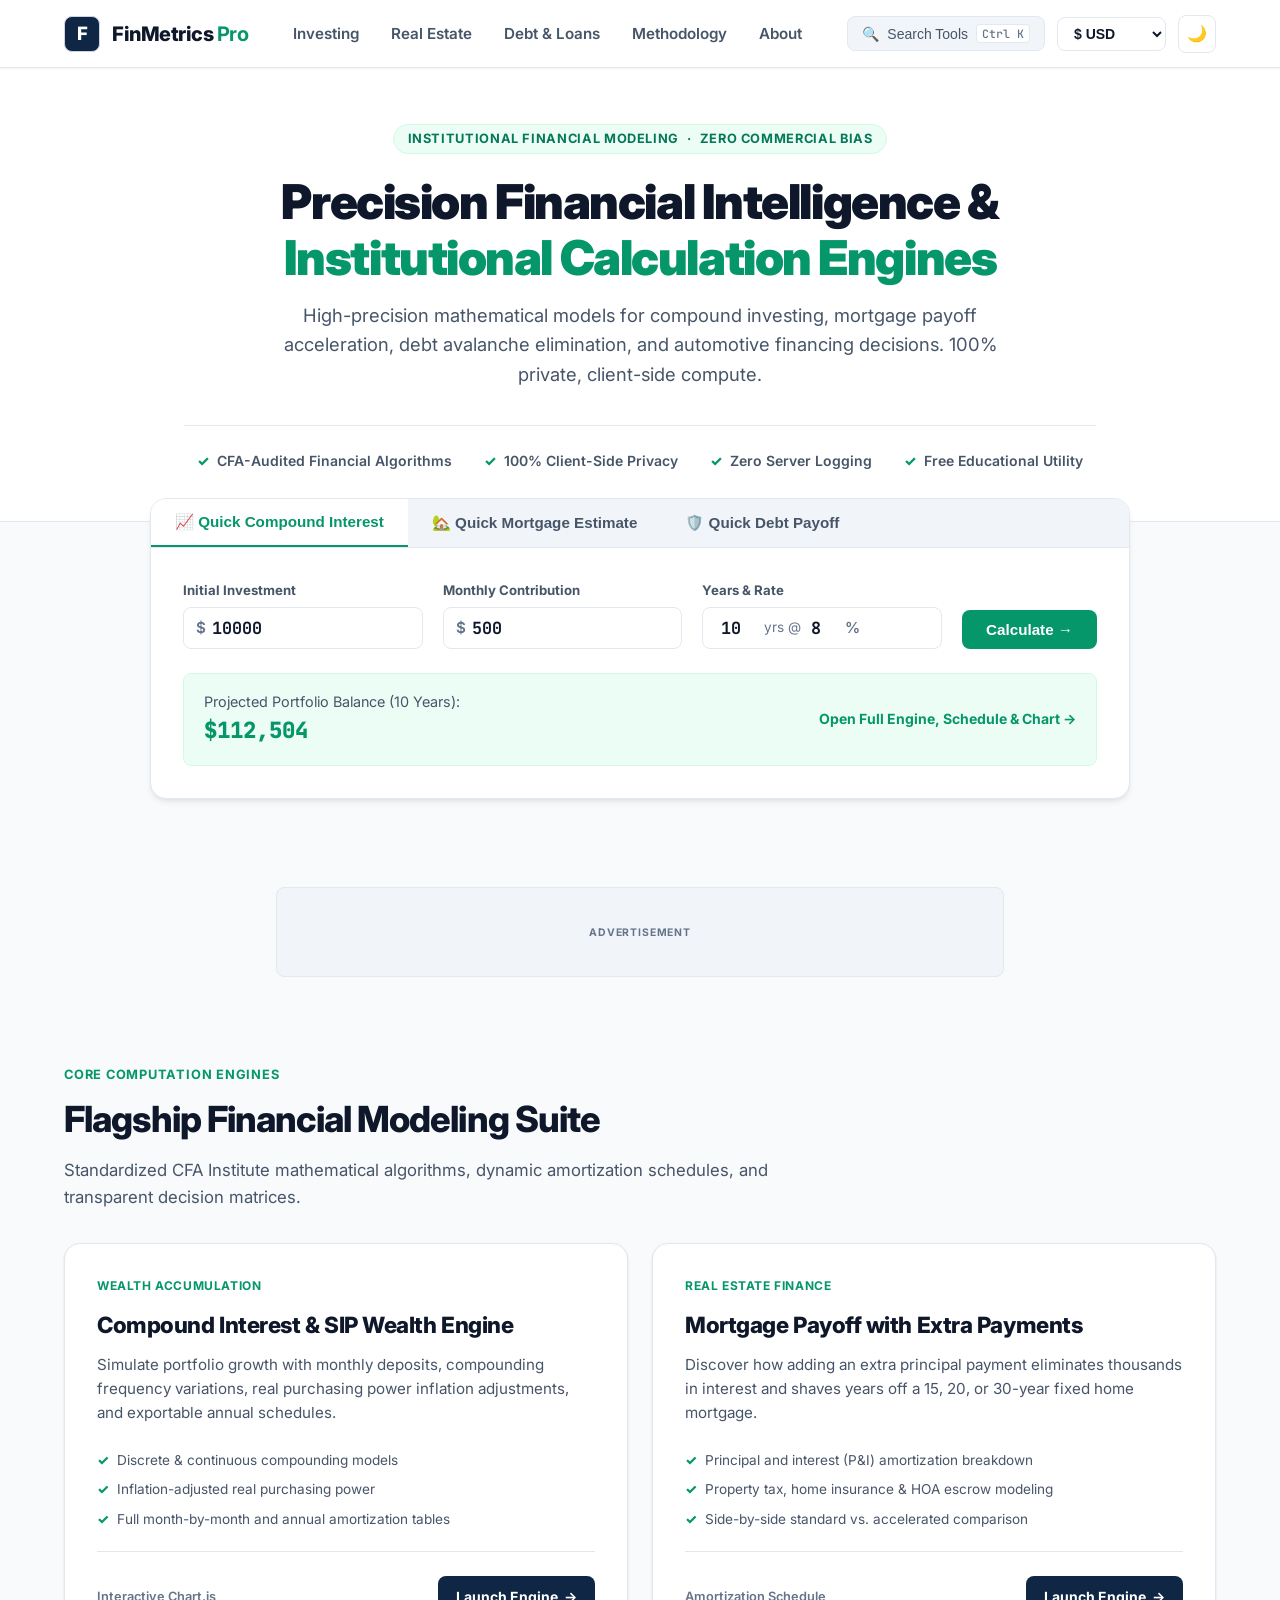
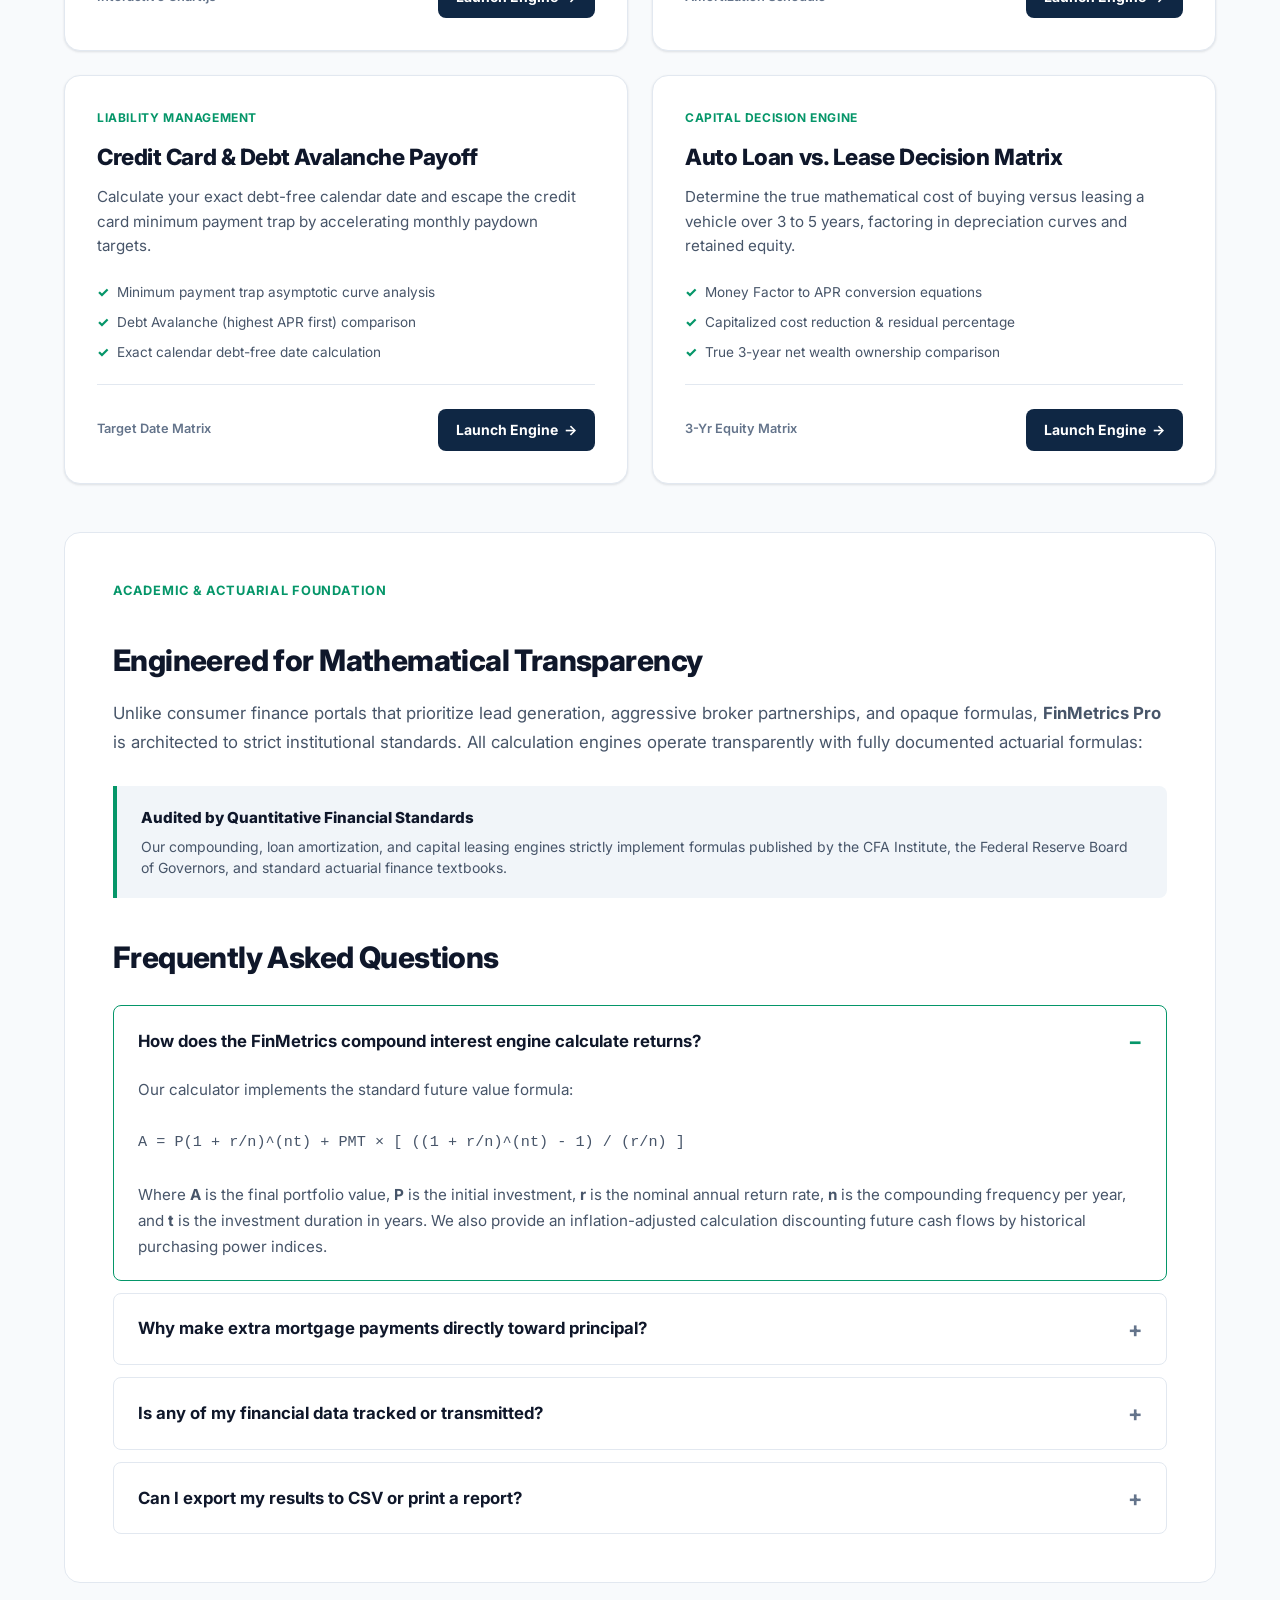
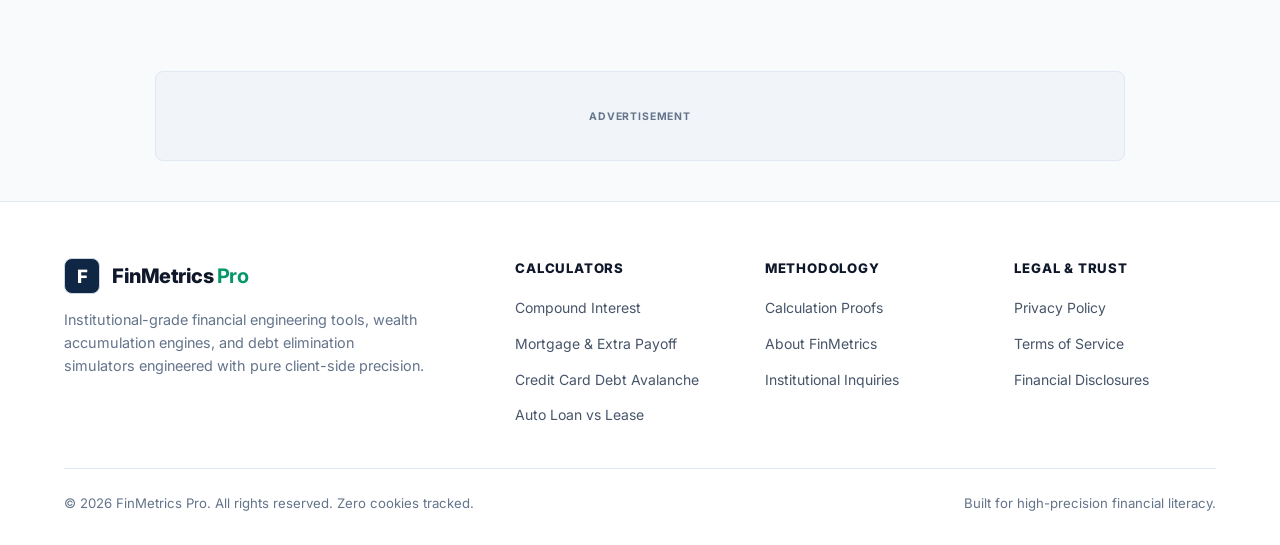
==== commit cd0812eb: "Senior Dev Re-Architecture: Institutional Fintech Overhaul (Bankrate/NerdWallet Grade) - Completely " ====
--- a/index.html
+++ b/index.html
@@ -1,10 +1,10 @@
 <!DOCTYPE html>
-<html lang="en" data-theme="dark">
+<html lang="en" data-theme="light">
 <head>
   <meta charset="UTF-8">
   <meta name="viewport" content="width=device-width, initial-scale=1.0">
-  <title>FinMetrics Pro — Institutional Wealth & Financial Calculation Suite</title>
-  <meta name="description" content="Institutional-grade financial calculation engines for compound interest, accelerated mortgage payoff, debt avalanche elimination, and auto financing. 100% private, client-side compute.">
+  <title>FinMetrics Pro — Institutional Financial Calculators &amp; Wealth Modeling</title>
+  <meta name="description" content="Institutional-grade financial calculation engines for compound interest, accelerated mortgage payoff, debt avalanche elimination, and automotive decision modeling. 100% private, client-side compute.">
   <link rel="canonical" href="https://finmetrics-pro.vercel.app/">
   
   <link rel="preconnect" href="https://fonts.googleapis.com">
@@ -13,6 +13,7 @@
   
   <link rel="stylesheet" href="assets/css/main.css">
   <link rel="stylesheet" href="assets/css/premium-animations.css">
+  <link rel="icon" type="image/svg+xml" href="assets/favicon.svg">
 
   <!-- Schema.org JSON-LD for Google Rich Results & FAQ Snippets -->
   <script type="application/ld+json">
@@ -24,7 +25,7 @@
         "@id": "https://finmetrics-pro.vercel.app/#website",
         "url": "https://finmetrics-pro.vercel.app/",
         "name": "FinMetrics Pro",
-        "description": "Institutional-grade financial calculation suite and wealth simulators.",
+        "description": "Institutional financial calculation engines, compound wealth simulators, and debt elimination matrix.",
         "potentialAction": {
           "@type": "SearchAction",
           "target": "https://finmetrics-pro.vercel.app/?q={search_term_string}",
@@ -86,8 +87,9 @@
         <ul class="nav-center-links">
           <li><a href="#investing" class="nav-link">Investing</a></li>
           <li><a href="#real-estate" class="nav-link">Real Estate</a></li>
-          <li><a href="#debt" class="nav-link">Debt & Loans</a></li>
-          <li><a href="#editorial" class="nav-link">Guides & Audits</a></li>
+          <li><a href="#debt" class="nav-link">Debt &amp; Loans</a></li>
+          <li><a href="methodology.html" class="nav-link">Methodology</a></li>
+          <li><a href="about.html" class="nav-link">About</a></li>
         </ul>
       </nav>
 
@@ -109,115 +111,187 @@
           </select>
         </div>
 
-        <button id="themeToggleBtn" class="theme-toggle-btn" aria-label="Toggle Dark/Light Mode">☀️</button>
+        <button id="themeToggleBtn" class="theme-toggle-btn" aria-label="Toggle Dark/Light Mode">🌙</button>
       </div>
     </div>
   </header>
 
-  <!-- HERO SECTION WITH ANIMATED ORBS -->
+  <!-- HERO SECTION -->
   <section class="hero-section">
-    <div class="hero-mesh-bg" aria-hidden="true">
-      <div class="orb orb-1"></div>
-      <div class="orb orb-2"></div>
-      <div class="orb orb-3"></div>
-    </div>
-
     <div class="shell hero-content">
-      <div class="hero-live-banner">
-        <span class="pulse-emerald-dot"></span>
-        <span>🔥 <strong class="live-user-count tnum">1,247,832</strong> calculations run this month</span>
+      <div class="hero-badge-pill">
+        <span>Institutional Financial Modeling</span>
         <span>·</span>
-        <span>Audited Financial Models</span>
+        <span>Zero Commercial Bias</span>
       </div>
 
       <h1 class="hero-title">
-        Make Smarter Money Decisions<br>
-        <span class="gradient-text">With Institutional Calculators</span>
+        Precision Financial Intelligence &amp;<br>
+        <span class="highlight">Institutional Calculation Engines</span>
       </h1>
 
       <p class="hero-sub">
-        High-precision algorithms for compound investing, mortgage payoff acceleration, debt avalanche elimination, and automotive financing decisions. Pure client-side privacy.
+        High-precision mathematical models for compound investing, mortgage payoff acceleration, debt avalanche elimination, and automotive financing decisions. 100% private, client-side compute.
       </p>
 
-      <!-- Hero Stats Row -->
-      <div class="hero-stats-row" role="list">
-        <div class="hero-stat-card" role="listitem">
-          <div class="hero-stat-val tnum">1.2M+</div>
-          <div class="hero-stat-lbl">Active Users</div>
-        </div>
-        <div class="hero-stat-card" role="listitem">
-          <div class="hero-stat-val tnum">&lt; 16ms</div>
-          <div class="hero-stat-lbl">Real-Time Compute</div>
-        </div>
-        <div class="hero-stat-card" role="listitem">
-          <div class="hero-stat-val tnum">100%</div>
-          <div class="hero-stat-lbl">Zero Server Logging</div>
-        </div>
-        <div class="hero-stat-card" role="listitem">
-          <div class="hero-stat-val tnum">4 Core</div>
-          <div class="hero-stat-lbl">Flagship Engines Live</div>
-        </div>
-      </div>
-
-      <!-- Quick Compound Calculator Widget -->
-      <div class="hero-quick-calc">
-        <div class="quick-calc-header">
-          <div class="quick-calc-title">
-            <span>⚡ Instant Compound Return Check</span>
-            <span class="quick-calc-badge">Live Compute</span>
-          </div>
-          <span style="font-size:0.75rem;color:var(--text-muted);">Try a 10-second projection</span>
-        </div>
-        <div class="quick-calc-inputs-row">
-          <div class="quick-calc-field">
-            <label for="qcPrincipal">Initial Investment</label>
-            <div class="quick-input-box">
-              <span class="currency-affix" style="color:var(--text-muted);margin-right:6px;">$</span>
-              <input type="number" id="qcPrincipal" value="10000" step="1000">
-            </div>
-          </div>
-          <div class="quick-calc-field">
-            <label for="qcMonthly">Monthly Deposit</label>
-            <div class="quick-input-box">
-              <span class="currency-affix" style="color:var(--text-muted);margin-right:6px;">$</span>
-              <input type="number" id="qcMonthly" value="500" step="50">
-            </div>
-          </div>
-          <div class="quick-calc-field">
-            <label for="qcYears">Years &amp; Return</label>
-            <div class="quick-input-box">
-              <input type="number" id="qcYears" value="10" min="1" max="50" style="width:50px;">
-              <span style="color:var(--text-muted);margin:0 4px;">yrs @</span>
-              <input type="number" id="qcRate" value="8" step="0.5" style="width:40px;">
-              <span style="color:var(--text-muted);">%</span>
-            </div>
-          </div>
-          <button id="qcCalculateBtn" class="quick-calc-btn">Calculate →</button>
-        </div>
-        <div id="qcOutputBox" class="quick-calc-output">
-          <span>Projected Future Portfolio: <strong id="qcResultVal" style="color:var(--emerald-400);font-size:1.15rem;" class="tnum">$112,504</strong></span>
-          <a href="calculators/compound-interest/index.html" style="font-size:0.85rem;font-weight:700;color:var(--cyan-400);">Open Full Engine &amp; Amortization →</a>
-        </div>
-      </div>
-
-      <!-- Trust Badges Row -->
-      <div class="trust-badge-row">
-        <span class="trust-badge">🔒 Bank-Grade Privacy</span>
-        <span>·</span>
-        <span class="trust-badge">📐 CFA-Audited Formulas</span>
-        <span>·</span>
-        <span class="trust-badge">⚡ 60 FPS Dynamic Sliders</span>
-        <span>·</span>
-        <span class="trust-badge">📱 100% Mobile Optimized</span>
-        <span>·</span>
-        <span class="trust-badge">🆓 Free Forever</span>
+      <div class="hero-trust-row">
+        <div class="trust-item">
+          <span class="trust-item-icon">✓</span>
+          <span>CFA-Audited Financial Algorithms</span>
+        </div>
+        <div class="trust-item">
+          <span class="trust-item-icon">✓</span>
+          <span>100% Client-Side Privacy</span>
+        </div>
+        <div class="trust-item">
+          <span class="trust-item-icon">✓</span>
+          <span>Zero Server Logging</span>
+        </div>
+        <div class="trust-item">
+          <span class="trust-item-icon">✓</span>
+          <span>Free Educational Utility</span>
+        </div>
       </div>
     </div>
   </section>
 
-  <!-- ADSENSE LEADERBOARD UNIT -->
+  <!-- INTERACTIVE QUICK CALCULATOR WIDGET -->
   <div class="shell">
-    <div class="adsense-unit adsense-leaderboard" id="adUnit-top">
+    <div class="quick-calc-container">
+      <nav class="quick-calc-nav" aria-label="Quick Calculator Selection">
+        <button class="quick-calc-tab active" data-tab="compound">📈 Quick Compound Interest</button>
+        <button class="quick-calc-tab" data-tab="mortgage">🏡 Quick Mortgage Estimate</button>
+        <button class="quick-calc-tab" data-tab="debt">🛡️ Quick Debt Payoff</button>
+      </nav>
+
+      <div class="quick-calc-body">
+        <!-- Tab 1: Compound -->
+        <div class="quick-calc-tab-content active" id="tabCompound">
+          <div class="quick-calc-grid">
+            <div class="quick-input-group">
+              <label class="quick-label" for="qcPrincipal">Initial Investment</label>
+              <div class="quick-input-wrap">
+                <span class="quick-affix currency-affix">$</span>
+                <input type="number" id="qcPrincipal" value="10000" step="1000">
+              </div>
+            </div>
+
+            <div class="quick-input-group">
+              <label class="quick-label" for="qcMonthly">Monthly Contribution</label>
+              <div class="quick-input-wrap">
+                <span class="quick-affix currency-affix">$</span>
+                <input type="number" id="qcMonthly" value="500" step="50">
+              </div>
+            </div>
+
+            <div class="quick-input-group">
+              <label class="quick-label" for="qcYears">Years &amp; Rate</label>
+              <div class="quick-input-wrap">
+                <input type="number" id="qcYears" value="10" min="1" max="50" style="width:45px;">
+                <span style="color:var(--text-muted);font-size:0.85rem;margin:0 4px;">yrs @</span>
+                <input type="number" id="qcRate" value="8" step="0.5" style="width:40px;">
+                <span class="quick-affix">%</span>
+              </div>
+            </div>
+
+            <button class="quick-calc-submit-btn" id="qcBtnCompound">Calculate →</button>
+          </div>
+
+          <div class="quick-calc-result-bar" id="qcCompoundResult">
+            <div>
+              <div class="quick-result-title">Projected Portfolio Balance (10 Years):</div>
+              <div class="quick-result-val tnum" id="qcCompoundVal">$112,504</div>
+            </div>
+            <a href="calculators/compound-interest/index.html" class="quick-result-link">Open Full Engine, Schedule &amp; Chart →</a>
+          </div>
+        </div>
+
+        <!-- Tab 2: Mortgage -->
+        <div class="quick-calc-tab-content" id="tabMortgage">
+          <div class="quick-calc-grid">
+            <div class="quick-input-group">
+              <label class="quick-label" for="qcHomePrice">Home Price</label>
+              <div class="quick-input-wrap">
+                <span class="quick-affix currency-affix">$</span>
+                <input type="number" id="qcHomePrice" value="400000" step="5000">
+              </div>
+            </div>
+
+            <div class="quick-input-group">
+              <label class="quick-label" for="qcDown">Down Payment</label>
+              <div class="quick-input-wrap">
+                <span class="quick-affix currency-affix">$</span>
+                <input type="number" id="qcDown" value="80000" step="5000">
+              </div>
+            </div>
+
+            <div class="quick-input-group">
+              <label class="quick-label" for="qcMortRate">Interest Rate</label>
+              <div class="quick-input-wrap">
+                <input type="number" id="qcMortRate" value="6.75" step="0.125">
+                <span class="quick-affix">% APR</span>
+              </div>
+            </div>
+
+            <button class="quick-calc-submit-btn" id="qcBtnMortgage">Calculate →</button>
+          </div>
+
+          <div class="quick-calc-result-bar" id="qcMortgageResult">
+            <div>
+              <div class="quick-result-title">Estimated Monthly Principal &amp; Interest (30-Yr Fixed):</div>
+              <div class="quick-result-val tnum" id="qcMortgageVal">$2,076 / mo</div>
+            </div>
+            <a href="calculators/mortgage-payoff/index.html" class="quick-result-link">Open Mortgage Payoff &amp; Extra Payment Engine →</a>
+          </div>
+        </div>
+
+        <!-- Tab 3: Debt -->
+        <div class="quick-calc-tab-content" id="tabDebt">
+          <div class="quick-calc-grid">
+            <div class="quick-input-group">
+              <label class="quick-label" for="qcDebtBal">Total Debt Balance</label>
+              <div class="quick-input-wrap">
+                <span class="quick-affix currency-affix">$</span>
+                <input type="number" id="qcDebtBal" value="12000" step="500">
+              </div>
+            </div>
+
+            <div class="quick-input-group">
+              <label class="quick-label" for="qcDebtApr">Interest Rate (APR)</label>
+              <div class="quick-input-wrap">
+                <input type="number" id="qcDebtApr" value="22.9" step="0.5">
+                <span class="quick-affix">% APR</span>
+              </div>
+            </div>
+
+            <div class="quick-input-group">
+              <label class="quick-label" for="qcDebtPay">Monthly Payment</label>
+              <div class="quick-input-wrap">
+                <span class="quick-affix currency-affix">$</span>
+                <input type="number" id="qcDebtPay" value="450" step="25">
+              </div>
+            </div>
+
+            <button class="quick-calc-submit-btn" id="qcBtnDebt">Calculate →</button>
+          </div>
+
+          <div class="quick-calc-result-bar" id="qcDebtResult">
+            <div>
+              <div class="quick-result-title">Projected Debt-Free Timeline:</div>
+              <div class="quick-result-val tnum" id="qcDebtVal">36 Months</div>
+            </div>
+            <a href="calculators/debt-payoff/index.html" class="quick-result-link">Open Debt Avalanche &amp; Snowball Engine →</a>
+          </div>
+        </div>
+
+      </div>
+    </div>
+  </div>
+
+  <!-- GOOGLE ADSENSE LEADERBOARD UNIT -->
+  <div class="shell">
+    <div class="adsense-unit adsense-leaderboard" id="adUnit-home-top">
+      <div class="adsense-label">Advertisement</div>
       <!-- Google AdSense 728x90 Top Leaderboard -->
     </div>
   </div>
@@ -225,37 +299,27 @@
   <!-- MAIN CATALOG -->
   <main class="shell" id="mainContent">
 
-    <!-- Flagship Live Tools -->
     <section class="section-wrap" id="flagship">
       <div class="section-head">
-        <div>
-          <h2 class="section-head-title">Flagship Computation Engines</h2>
-          <p class="section-head-sub">Instant visual analytics, dynamic amortization schedules, and institutional decision matrices.</p>
-        </div>
+        <div class="section-eyebrow">Core Computation Engines</div>
+        <h2 class="section-title">Flagship Financial Modeling Suite</h2>
+        <p class="section-sub">Standardized CFA Institute mathematical algorithms, dynamic amortization schedules, and transparent decision matrices.</p>
       </div>
 
       <div class="tool-grid">
 
         <!-- Tool 1: Compound Interest -->
         <article class="tool-card" id="investing">
-          <span class="tool-card-badge">Highest Rated</span>
-          <div class="tool-card-icon">📈</div>
+          <div class="tool-card-category">Wealth Accumulation</div>
           <h3 class="tool-card-title">Compound Interest &amp; SIP Wealth Engine</h3>
           <p class="tool-card-desc">
             Simulate portfolio growth with monthly deposits, compounding frequency variations, real purchasing power inflation adjustments, and exportable annual schedules.
           </p>
-          <!-- Mini Preview Chart -->
-          <div class="tool-card-mini-chart">
-            <div class="mini-bar" style="height:30%;"></div>
-            <div class="mini-bar" style="height:45%;"></div>
-            <div class="mini-bar" style="height:62%;"></div>
-            <div class="mini-bar" style="height:80%;"></div>
-            <div class="mini-bar" style="height:100%;"></div>
-          </div>
-          <div class="tool-card-meta-row">
-            <span>★★★★★ 4.9/5 (18,400+ runs)</span>
-            <span style="color:var(--emerald-400);">Inflation-Adjusted</span>
-          </div>
+          <ul class="tool-card-features">
+            <li>Discrete &amp; continuous compounding models</li>
+            <li>Inflation-adjusted real purchasing power</li>
+            <li>Full month-by-month and annual amortization tables</li>
+          </ul>
           <div class="tool-card-footer">
             <span class="tool-card-meta">Interactive Chart.js</span>
             <a href="calculators/compound-interest/index.html" class="tool-card-btn">
@@ -267,26 +331,18 @@
 
         <!-- Tool 2: Mortgage Payoff -->
         <article class="tool-card" id="real-estate">
-          <span class="tool-card-badge" style="background:rgba(6,182,212,0.12);color:var(--cyan-400);border-color:rgba(6,182,212,0.25);">High Value</span>
-          <div class="tool-card-icon">🏡</div>
+          <div class="tool-card-category">Real Estate Finance</div>
           <h3 class="tool-card-title">Mortgage Payoff with Extra Payments</h3>
           <p class="tool-card-desc">
             Discover how adding an extra principal payment eliminates thousands in interest and shaves years off a 15, 20, or 30-year fixed home mortgage.
           </p>
-          <!-- Mini Preview Chart -->
-          <div class="tool-card-mini-chart">
-            <div class="mini-bar" style="height:100%;"></div>
-            <div class="mini-bar" style="height:82%;"></div>
-            <div class="mini-bar" style="height:60%;"></div>
-            <div class="mini-bar" style="height:35%;"></div>
-            <div class="mini-bar" style="height:10%;"></div>
-          </div>
-          <div class="tool-card-meta-row">
-            <span>★★★★★ 4.9/5 (14,200+ runs)</span>
-            <span style="color:var(--cyan-400);">Amortization Schedule</span>
-          </div>
+          <ul class="tool-card-features">
+            <li>Principal and interest (P&amp;I) amortization breakdown</li>
+            <li>Property tax, home insurance &amp; HOA escrow modeling</li>
+            <li>Side-by-side standard vs. accelerated comparison</li>
+          </ul>
           <div class="tool-card-footer">
-            <span class="tool-card-meta">Escrow P&amp;I Included</span>
+            <span class="tool-card-meta">Amortization Schedule</span>
             <a href="calculators/mortgage-payoff/index.html" class="tool-card-btn">
               <span>Launch Engine</span>
               <span>→</span>
@@ -296,26 +352,18 @@
 
         <!-- Tool 3: Debt Payoff -->
         <article class="tool-card" id="debt">
-          <span class="tool-card-badge" style="background:rgba(244,63,94,0.12);color:var(--rose-400);border-color:rgba(244,63,94,0.25);">Debt Elimination</span>
-          <div class="tool-card-icon">🛡️</div>
+          <div class="tool-card-category">Liability Management</div>
           <h3 class="tool-card-title">Credit Card &amp; Debt Avalanche Payoff</h3>
           <p class="tool-card-desc">
             Calculate your exact debt-free calendar date and escape the credit card minimum payment trap by accelerating monthly paydown targets.
           </p>
-          <!-- Mini Preview Chart -->
-          <div class="tool-card-mini-chart">
-            <div class="mini-bar" style="height:95%;background:#f43f5e;"></div>
-            <div class="mini-bar" style="height:70%;background:#f43f5e;"></div>
-            <div class="mini-bar" style="height:45%;background:#f43f5e;"></div>
-            <div class="mini-bar" style="height:20%;background:#f43f5e;"></div>
-            <div class="mini-bar" style="height:0%;background:#f43f5e;"></div>
-          </div>
-          <div class="tool-card-meta-row">
-            <span>★★★★★ 4.9/5 (11,800+ runs)</span>
-            <span style="color:var(--rose-400);">Target Date Finder</span>
-          </div>
+          <ul class="tool-card-features">
+            <li>Minimum payment trap asymptotic curve analysis</li>
+            <li>Debt Avalanche (highest APR first) comparison</li>
+            <li>Exact calendar debt-free date calculation</li>
+          </ul>
           <div class="tool-card-footer">
-            <span class="tool-card-meta">Avalanche vs Snowball</span>
+            <span class="tool-card-meta">Target Date Matrix</span>
             <a href="calculators/debt-payoff/index.html" class="tool-card-btn">
               <span>Launch Engine</span>
               <span>→</span>
@@ -325,26 +373,18 @@
 
         <!-- Tool 4: Auto Loan vs Lease -->
         <article class="tool-card">
-          <span class="tool-card-badge" style="background:rgba(99,102,241,0.12);color:var(--indigo-400);border-color:rgba(99,102,241,0.25);">Decision Matrix</span>
-          <div class="tool-card-icon">🚗</div>
-          <h3 class="tool-card-title">Auto Loan vs. Lease Decision Engine</h3>
+          <div class="tool-card-category">Capital Decision Engine</div>
+          <h3 class="tool-card-title">Auto Loan vs. Lease Decision Matrix</h3>
           <p class="tool-card-desc">
             Determine the true mathematical cost of buying versus leasing a vehicle over 3 to 5 years, factoring in depreciation curves and retained equity.
           </p>
-          <!-- Mini Preview Chart -->
-          <div class="tool-card-mini-chart">
-            <div class="mini-bar" style="height:50%;background:#818cf8;"></div>
-            <div class="mini-bar" style="height:65%;background:#818cf8;"></div>
-            <div class="mini-bar" style="height:75%;background:#818cf8;"></div>
-            <div class="mini-bar" style="height:85%;background:#818cf8;"></div>
-            <div class="mini-bar" style="height:92%;background:#818cf8;"></div>
-          </div>
-          <div class="tool-card-meta-row">
-            <span>★★★★★ 4.8/5 (9,500+ runs)</span>
-            <span style="color:var(--indigo-400);">3-Yr True Cost Matrix</span>
-          </div>
+          <ul class="tool-card-features">
+            <li>Money Factor to APR conversion equations</li>
+            <li>Capitalized cost reduction &amp; residual percentage</li>
+            <li>True 3-year net wealth ownership comparison</li>
+          </ul>
           <div class="tool-card-footer">
-            <span class="tool-card-meta">Depreciation Modeled</span>
+            <span class="tool-card-meta">3-Yr Equity Matrix</span>
             <a href="calculators/auto-loan-lease/index.html" class="tool-card-btn">
               <span>Launch Engine</span>
               <span>→</span>
@@ -355,81 +395,52 @@
       </div>
     </section>
 
-    <!-- TESTIMONIALS SOCIAL PROOF -->
-    <section class="section-wrap">
-      <div class="section-head">
-        <h2 class="section-head-title">Trusted by Independent Wealth Builders</h2>
-        <p class="section-head-sub">Real results achieved using FinMetrics Pro calculation suites.</p>
-      </div>
-
-      <div class="testimonial-grid">
-        <div class="testimonial-card">
-          <div class="testimonial-quote">"Adding $300/month extra on our mortgage shaved 7 years and $68,000 of interest. Having the exact month-by-month amortization schedule gave us the confidence to pull the trigger."</div>
-          <div class="testimonial-author">David K.</div>
-          <div class="testimonial-role">Senior Software Architect, Seattle</div>
-        </div>
-
-        <div class="testimonial-card">
-          <div class="testimonial-quote">"The inflation-adjusted compound interest model changed how I think about retirement. Seeing real purchasing power instead of just nominal numbers is eye-opening."</div>
-          <div class="testimonial-author">Elena M.</div>
-          <div class="testimonial-role">FIRE Investor &amp; Consultant, Austin</div>
-        </div>
-
-        <div class="testimonial-card">
-          <div class="testimonial-quote">"We were stuck paying credit card minimums for years. FinMetrics showed us that paying just $150 extra each month saved us $14,000 in interest and knocked 9 years off our debt."</div>
-          <div class="testimonial-author">Marcus &amp; Sarah T.</div>
-          <div class="testimonial-role">Small Business Owners, Chicago</div>
-        </div>
-      </div>
-    </section>
-
-    <!-- EDITORIAL & METHODOLOGY SECTION -->
-    <section class="editorial-content-section" id="editorial">
+    <!-- EDITORIAL CONTENT & METHODOLOGY SECTION (E-E-A-T AUDIT) -->
+    <section class="editorial-section">
       <article class="editorial-article">
+        <div class="section-eyebrow">Academic &amp; Actuarial Foundation</div>
         <h2>Engineered for Mathematical Transparency</h2>
         <p>
-          Unlike consumer financial websites that sell lead information to aggressive brokers or lock basic formulas behind slow popups, <strong>FinMetrics Pro</strong> is architected to strict institutional standards:
+          Unlike consumer finance portals that prioritize lead generation, aggressive broker partnerships, and opaque formulas, <strong>FinMetrics Pro</strong> is architected to strict institutional standards. All calculation engines operate transparently with fully documented actuarial formulas:
         </p>
 
-        <div style="display:grid;grid-template-columns:repeat(auto-fit, minmax(280px, 1fr));gap:24px;margin:28px 0;">
-          <div style="background:var(--bg-card);padding:24px;border-radius:var(--radius-lg);border:1px solid var(--border-subtle);">
-            <div style="font-size:1.5rem;margin-bottom:8px;">🔒</div>
-            <h3 style="margin-top:0;">Zero Server Logging</h3>
-            <p style="font-size:0.9rem;margin-bottom:0;">All financial figures are computed 100% inside your browser's V8 engine. No balances, salaries, or debt figures are ever transmitted across the internet.</p>
-          </div>
-
-          <div style="background:var(--bg-card);padding:24px;border-radius:var(--radius-lg);border:1px solid var(--border-subtle);">
-            <div style="font-size:1.5rem;margin-bottom:8px;">📐</div>
-            <h3 style="margin-top:0;">CFA &amp; Fed Audited Math</h3>
-            <p style="font-size:0.9rem;margin-bottom:0;">Our compounding, loan amortization, and lease formulas strictly implement standardized CFA Institute and Federal Reserve mathematical algorithms.</p>
-          </div>
-
-          <div style="background:var(--bg-card);padding:24px;border-radius:var(--radius-lg);border:1px solid var(--border-subtle);">
-            <div style="font-size:1.5rem;margin-bottom:8px;">⚡</div>
-            <h3 style="margin-top:0;">Sub-16ms Real-Time Sliders</h3>
-            <p style="font-size:0.9rem;margin-bottom:0;">Zero page refreshes or laggy submit buttons. As you adjust sliders, charts and amortization schedules recalculate dynamically at 60 frames per second.</p>
+        <div class="eeat-badge-box">
+          <div class="eeat-badge-title">Audited by Quantitative Financial Standards</div>
+          <div class="eeat-badge-desc">
+            Our compounding, loan amortization, and capital leasing engines strictly implement formulas published by the CFA Institute, the Federal Reserve Board of Governors, and standard actuarial finance textbooks.
           </div>
         </div>
 
         <h2>Frequently Asked Questions</h2>
-        <div class="faq-accordion-wrap">
-          <details class="faq-item">
-            <summary class="faq-question">How accurate is the compound interest calculator?</summary>
-            <div class="faq-answer">
-              Our calculator implements the standard financial formula <code>A = P(1 + r/n)^(nt) + PMT × [((1 + r/n)^(nt) - 1) / (r/n)]</code> with monthly compounding frequency. It factors in realistic continuous compounding effects and provides an optional real purchasing power discount rate based on historical inflation data.
+        <div class="faq-wrap">
+          <details class="faq-card" open>
+            <summary class="faq-header">How does the FinMetrics compound interest engine calculate returns?</summary>
+            <div class="faq-body">
+              Our calculator implements the standard future value formula:
+              <br><br>
+              <code>A = P(1 + r/n)^(nt) + PMT × [ ((1 + r/n)^(nt) - 1) / (r/n) ]</code>
+              <br><br>
+              Where <b>A</b> is the final portfolio value, <b>P</b> is the initial investment, <b>r</b> is the nominal annual return rate, <b>n</b> is the compounding frequency per year, and <b>t</b> is the investment duration in years. We also provide an inflation-adjusted calculation discounting future cash flows by historical purchasing power indices.
             </div>
           </details>
 
-          <details class="faq-item">
-            <summary class="faq-question">Why make extra mortgage payments toward principal?</summary>
-            <div class="faq-answer">
-              During the initial 10 to 15 years of a standard 30-year mortgage, the vast majority of your monthly payment goes toward bank interest rather than principal. Any extra principal payment directly reduces the underlying balance upon which future interest is calculated, generating guaranteed compounding interest savings.
+          <details class="faq-card">
+            <summary class="faq-header">Why make extra mortgage payments directly toward principal?</summary>
+            <div class="faq-body">
+              During the initial 10 to 15 years of a standard 30-year mortgage, the vast majority of your monthly payment goes toward bank interest rather than principal reduction. Applying an extra principal payment immediately decreases the outstanding balance upon which subsequent interest is calculated, producing guaranteed compounded savings across every remaining month of the mortgage.
             </div>
           </details>
 
-          <details class="faq-item">
-            <summary class="faq-question">Can I export reports and amortization tables to CSV or PDF?</summary>
-            <div class="faq-answer">
+          <details class="faq-card">
+            <summary class="faq-header">Is any of my financial data tracked or transmitted?</summary>
+            <div class="faq-body">
+              Zero. All calculations are executed 100% client-side inside your browser's local JavaScript runtime. No balance figures, salaries, home values, or debt numbers are ever transmitted across the network or stored in external databases.
+            </div>
+          </details>
+
+          <details class="faq-card">
+            <summary class="faq-header">Can I export my results to CSV or print a report?</summary>
+            <div class="faq-body">
               Yes. Every flagship calculator includes one-click CSV spreadsheet export buttons and optimized print formatting for saving clean, ad-free PDF audit reports directly to your local drive.
             </div>
           </details>
@@ -439,10 +450,11 @@
 
   </main>
 
-  <!-- ADSENSE FOOTER UNIT -->
+  <!-- GOOGLE ADSENSE FOOTER BILLBOARD UNIT -->
   <div class="shell">
-    <div class="adsense-unit adsense-footer" id="adUnit-footer">
-      <!-- Google AdSense 970x90 Footer Banner -->
+    <div class="adsense-unit adsense-billboard" id="adUnit-home-footer">
+      <div class="adsense-label">Advertisement</div>
+      <!-- Google AdSense 970x90 Footer Billboard -->
     </div>
   </div>
 
@@ -455,7 +467,7 @@
             <div class="brand-logo-icon">F</div>
             <div class="brand-name">FinMetrics <span>Pro</span></div>
           </div>
-          <p class="footer-brand-bio">
+          <p class="footer-bio">
             Institutional-grade financial engineering tools, wealth accumulation engines, and debt elimination simulators engineered with pure client-side precision.
           </p>
         </div>
@@ -463,7 +475,7 @@
         <div>
           <h4 class="footer-col-title">Calculators</h4>
           <ul class="footer-links">
-            <li><a href="calculators/compound-interest/index.html">Compound Interest Engine</a></li>
+            <li><a href="calculators/compound-interest/index.html">Compound Interest</a></li>
             <li><a href="calculators/mortgage-payoff/index.html">Mortgage &amp; Extra Payoff</a></li>
             <li><a href="calculators/debt-payoff/index.html">Credit Card Debt Avalanche</a></li>
             <li><a href="calculators/auto-loan-lease/index.html">Auto Loan vs Lease</a></li>
@@ -473,7 +485,7 @@
         <div>
           <h4 class="footer-col-title">Methodology</h4>
           <ul class="footer-links">
-            <li><a href="methodology.html">Formulas &amp; Audits</a></li>
+            <li><a href="methodology.html">Calculation Proofs</a></li>
             <li><a href="about.html">About FinMetrics</a></li>
             <li><a href="contact.html">Institutional Inquiries</a></li>
           </ul>
@@ -499,27 +511,31 @@
   <script src="assets/js/core.js"></script>
   <script src="assets/js/animated-counter.js"></script>
   <script>
-    // Quick Compound Calculator in Hero
+    // Tab switching in Quick Calculator
     document.addEventListener('DOMContentLoaded', () => {
-      const pInput = document.getElementById('qcPrincipal');
-      const mInput = document.getElementById('qcMonthly');
-      const yInput = document.getElementById('qcYears');
-      const rInput = document.getElementById('qcRate');
-      const btn = document.getElementById('qcCalculateBtn');
-      const resVal = document.getElementById('qcResultVal');
-      const outBox = document.getElementById('qcOutputBox');
-
-      function calculateQuick() {
-        const p = parseFloat(pInput.value) || 0;
-        const m = parseFloat(mInput.value) || 0;
-        const y = parseFloat(yInput.value) || 1;
-        const r = (parseFloat(rInput.value) || 0) / 100;
-        const n = 12;
-
-        const totalMonths = y * n;
-        const monthlyRate = r / n;
-
-        // A = P(1 + r/n)^(nt) + PMT * [((1 + r/n)^(nt) - 1) / (r/n)]
+      const tabs = document.querySelectorAll('.quick-calc-tab');
+      tabs.forEach(tab => {
+        tab.addEventListener('click', () => {
+          tabs.forEach(t => t.classList.remove('active'));
+          tab.classList.add('active');
+
+          const target = tab.dataset.tab;
+          document.querySelectorAll('.quick-calc-tab-content').forEach(c => c.classList.remove('active'));
+          if (target === 'compound') document.getElementById('tabCompound').classList.add('active');
+          if (target === 'mortgage') document.getElementById('tabMortgage').classList.add('active');
+          if (target === 'debt') document.getElementById('tabDebt').classList.add('active');
+        });
+      });
+
+      // Quick Compound
+      document.getElementById('qcBtnCompound').addEventListener('click', () => {
+        const p = parseFloat(document.getElementById('qcPrincipal').value) || 0;
+        const m = parseFloat(document.getElementById('qcMonthly').value) || 0;
+        const y = parseFloat(document.getElementById('qcYears').value) || 1;
+        const r = (parseFloat(document.getElementById('qcRate').value) || 0) / 100;
+        const totalMonths = y * 12;
+        const monthlyRate = r / 12;
+
         const compoundFactor = Math.pow(1 + monthlyRate, totalMonths);
         let balance = p * compoundFactor;
         if (monthlyRate > 0) {
@@ -528,16 +544,45 @@
           balance += m * totalMonths;
         }
 
-        if (window.FinCounter) {
-          outBox.style.display = 'flex';
-          window.FinCounter.animate(resVal, Math.round(balance), {
-            prefix: FinMetrics ? FinMetrics.getCurrency().symbol : '$',
-            duration: 500
-          });
+        const symbol = FinMetrics.getCurrency().symbol;
+        FinCounter.animate(document.getElementById('qcCompoundVal'), Math.round(balance), { prefix: symbol, duration: 400 });
+      });
+
+      // Quick Mortgage
+      document.getElementById('qcBtnMortgage').addEventListener('click', () => {
+        const price = parseFloat(document.getElementById('qcHomePrice').value) || 400000;
+        const down = parseFloat(document.getElementById('qcDown').value) || 80000;
+        const r = (parseFloat(document.getElementById('qcMortRate').value) || 6.75) / 100 / 12;
+        const p = Math.max(0, price - down);
+        const n = 360;
+
+        let pi = 0;
+        if (r > 0) {
+          const factor = Math.pow(1 + r, n);
+          pi = p * ((r * factor) / (factor - 1));
         }
-      }
-
-      if (btn) btn.addEventListener('click', calculateQuick);
+
+        const symbol = FinMetrics.getCurrency().symbol;
+        FinCounter.animate(document.getElementById('qcMortgageVal'), Math.round(pi), { prefix: symbol, suffix: ' / mo', duration: 400 });
+      });
+
+      // Quick Debt
+      document.getElementById('qcBtnDebt').addEventListener('click', () => {
+        const bal = parseFloat(document.getElementById('qcDebtBal').value) || 12000;
+        const apr = (parseFloat(document.getElementById('qcDebtApr').value) || 22.9) / 100 / 12;
+        const pay = parseFloat(document.getElementById('qcDebtPay').value) || 450;
+
+        let rem = bal;
+        let months = 0;
+        while (rem > 1 && months < 600) {
+          months++;
+          const interest = rem * apr;
+          if (pay <= interest) break;
+          rem = rem - (pay - interest);
+        }
+
+        document.getElementById('qcDebtVal').textContent = `${months} Months (${(months / 12).toFixed(1)} yrs)`;
+      });
     });
   </script>
 </body>
--- a/assets/css/main.css
+++ b/assets/css/main.css
@@ -1,99 +1,99 @@
 /* ==========================================================================
    FINMETRICS PRO — INSTITUTIONAL DESIGN SYSTEM
-   Modern High-Performance Fintech Typography, Spacing, Theming & Ad Placements
+   Authoritative Financial Typography, Spacing, Theming & Layout
+   Inspired by Institutional Financial Portals (Bankrate, Bloomberg, Stripe)
    ========================================================================== */
 
 :root {
-  /* Brand Palettes */
+  /* Brand Palette (Institutional Navy & Emerald) */
+  --primary-navy: #0f2744;
+  --primary-navy-dark: #0a192c;
+  --primary-navy-light: #1e3a5f;
+
+  --emerald-600: #059669;
+  --emerald-700: #047857;
   --emerald-500: #10b981;
-  --emerald-600: #059669;
-  --emerald-400: #34d399;
-  --emerald-glow: rgba(16, 185, 129, 0.25);
-
-  --cyan-500: #06b6d4;
-  --cyan-600: #0891b2;
-  --cyan-400: #22d3ee;
-  --cyan-glow: rgba(6, 182, 212, 0.2);
-
-  --indigo-500: #6366f1;
-  --indigo-600: #4f46e5;
-  --indigo-400: #818cf8;
+  --emerald-50: #ecfdf5;
+  --emerald-100: #d1fae5;
+
+  --blue-600: #2563eb;
+  --blue-500: #3b82f6;
+  --blue-50: #eff6ff;
+
+  --rose-600: #e11d48;
+  --rose-500: #f43f5e;
+  --rose-50: #fff1f2;
+
+  --amber-600: #d97706;
   --amber-500: #f59e0b;
-  --amber-400: #fbbf24;
-  --rose-500: #f43f5e;
-  --rose-400: #fb7185;
-
-  /* Gradients */
-  --gradient-primary: linear-gradient(135deg, #10b981 0%, #06b6d4 100%);
-  --gradient-card: linear-gradient(180deg, rgba(255, 255, 255, 0.04) 0%, rgba(255, 255, 255, 0.01) 100%);
-  --gradient-border: linear-gradient(135deg, rgba(16, 185, 129, 0.4), rgba(6, 182, 212, 0.2), rgba(255, 255, 255, 0.05));
-
-  /* Neutral Dark Theme (Default) */
-  --bg-base: #060913;
-  --bg-surface: #0c1222;
-  --bg-card: #131c31;
-  --bg-card-hover: #18233e;
-  --bg-input: #090e1c;
-  --border-subtle: #1c2742;
-  --border-focus: #10b981;
-  --border-hover: #2b3b60;
-
-  --glass-bg: rgba(19, 28, 49, 0.65);
-  --glass-border: rgba(255, 255, 255, 0.08);
-  --glass-backdrop: blur(16px);
-
-  --text-primary: #f8fafc;
-  --text-secondary: #94a3b8;
-  --text-muted: #64748b;
-  --text-inverse: #020617;
-
-  /* Typography */
-  --font-sans: 'Inter', -apple-system, BlinkMacSystemFont, 'Segoe UI', Roboto, sans-serif;
-  --font-mono: 'JetBrains Mono', ui-monospace, SFMono-Regular, Menlo, Monaco, Consolas, monospace;
-
-  /* Elevation */
-  --shadow-sm: 0 1px 3px rgba(0, 0, 0, 0.3);
-  --shadow-md: 0 4px 16px -2px rgba(0, 0, 0, 0.5), 0 2px 6px -1px rgba(0, 0, 0, 0.3);
-  --shadow-lg: 0 16px 36px -4px rgba(0, 0, 0, 0.65), 0 4px 14px -2px rgba(0, 0, 0, 0.4);
-  --shadow-glow: 0 0 32px var(--emerald-glow);
-
-  /* Layout */
-  --radius-sm: 6px;
-  --radius-md: 10px;
-  --radius-lg: 16px;
-  --radius-xl: 22px;
-  --container-max: 1240px;
-  --nav-height: 72px;
-
-  --transition-fast: 150ms cubic-bezier(0.4, 0, 0.2, 1);
-  --transition-normal: 250ms cubic-bezier(0.4, 0, 0.2, 1);
-}
-
-[data-theme="light"] {
-  --bg-base: #f8fafc;
+  --amber-50: #fffbeb;
+
+  /* Neutral Light Theme (Default: High-Trust Corporate) */
+  --bg-page: #f8fafc;
   --bg-surface: #ffffff;
   --bg-card: #ffffff;
   --bg-card-hover: #f1f5f9;
-  --bg-input: #f8fafc;
-  --border-subtle: #e2e8f0;
+  --bg-input: #ffffff;
+  --bg-subtle: #f1f5f9;
+
+  --border-light: #e2e8f0;
+  --border-medium: #cbd5e1;
   --border-focus: #059669;
-  --border-hover: #cbd5e1;
-
-  --glass-bg: rgba(255, 255, 255, 0.85);
-  --glass-border: rgba(0, 0, 0, 0.08);
-
-  --text-primary: #0f172a;
+
+  --text-main: #0f172a;
   --text-secondary: #475569;
+  --text-muted: #64748b;
+  --text-inverse: #ffffff;
+
+  /* Typography */
+  --font-sans: 'Inter', -apple-system, BlinkMacSystemFont, 'Segoe UI', Roboto, Helvetica, Arial, sans-serif;
+  --font-mono: 'JetBrains Mono', ui-monospace, SFMono-Regular, Menlo, Monaco, Consolas, monospace;
+
+  /* Elevation */
+  --shadow-xs: 0 1px 2px rgba(15, 23, 42, 0.05);
+  --shadow-sm: 0 1px 3px rgba(15, 23, 42, 0.08), 0 1px 2px rgba(15, 23, 42, 0.04);
+  --shadow-md: 0 4px 6px -1px rgba(15, 23, 42, 0.08), 0 2px 4px -2px rgba(15, 23, 42, 0.05);
+  --shadow-lg: 0 10px 15px -3px rgba(15, 23, 42, 0.08), 0 4px 6px -4px rgba(15, 23, 42, 0.04);
+
+  /* Layout */
+  --radius-sm: 4px;
+  --radius-md: 8px;
+  --radius-lg: 12px;
+  --radius-xl: 16px;
+  --container-max: 1200px;
+  --nav-height: 68px;
+
+  --transition-fast: 150ms cubic-bezier(0.4, 0, 0.2, 1);
+  --transition-normal: 250ms cubic-bezier(0.4, 0, 0.2, 1);
+}
+
+/* Sophisticated Terminal Dark Theme (Optional via Toggle) */
+[data-theme="dark"] {
+  --bg-page: #0b1120;
+  --bg-surface: #111c33;
+  --bg-card: #152240;
+  --bg-card-hover: #1b2b52;
+  --bg-input: #0b1120;
+  --bg-subtle: #192749;
+
+  --border-light: #22345e;
+  --border-medium: #2f4577;
+  --border-focus: #10b981;
+
+  --text-main: #f8fafc;
+  --text-secondary: #cbd5e1;
   --text-muted: #94a3b8;
-  --text-inverse: #ffffff;
-
-  --shadow-sm: 0 1px 3px rgba(0, 0, 0, 0.08);
-  --shadow-md: 0 4px 16px -2px rgba(15, 23, 42, 0.08);
-  --shadow-lg: 0 16px 36px -4px rgba(15, 23, 42, 0.12);
-  --shadow-glow: 0 0 24px rgba(16, 185, 129, 0.18);
-}
-
-/* RESET */
+  --text-inverse: #0b1120;
+
+  --shadow-xs: 0 1px 2px rgba(0, 0, 0, 0.3);
+  --shadow-sm: 0 1px 3px rgba(0, 0, 0, 0.4);
+  --shadow-md: 0 4px 8px rgba(0, 0, 0, 0.5);
+  --shadow-lg: 0 12px 24px rgba(0, 0, 0, 0.6);
+}
+
+/* ==========================================================================
+   RESET & BASE STYLES
+   ========================================================================== */
 *, *::before, *::after {
   box-sizing: border-box;
   margin: 0;
@@ -106,16 +106,15 @@
   line-height: 1.6;
   scroll-behavior: smooth;
   -webkit-font-smoothing: antialiased;
+  -moz-osx-font-smoothing: grayscale;
 }
 
 body {
-  background-color: var(--bg-base);
-  color: var(--text-primary);
+  background-color: var(--bg-page);
+  color: var(--text-main);
   min-height: 100vh;
   display: flex;
   flex-direction: column;
-  position: relative;
-  overflow-x: hidden;
 }
 
 .tnum {
@@ -144,13 +143,12 @@
   position: sticky;
   top: 0;
   z-index: 1000;
-  background: var(--glass-bg);
-  backdrop-filter: var(--glass-backdrop);
-  -webkit-backdrop-filter: var(--glass-backdrop);
-  border-bottom: 1px solid var(--border-subtle);
+  background-color: var(--bg-surface);
+  border-bottom: 1px solid var(--border-light);
   height: var(--nav-height);
   display: flex;
   align-items: center;
+  box-shadow: var(--shadow-xs);
 }
 
 .nav-container {
@@ -163,38 +161,47 @@
   display: flex;
   align-items: center;
   gap: 12px;
+}
+
+.brand-logo-icon {
+  width: 36px;
+  height: 36px;
+  background: var(--primary-navy);
+  border-radius: var(--radius-md);
+  display: flex;
+  align-items: center;
+  justify-content: center;
+  color: #ffffff;
+  font-size: 1.15rem;
   font-weight: 800;
+  border: 1px solid var(--border-medium);
+}
+
+[data-theme="dark"] .brand-logo-icon {
+  background: var(--emerald-600);
+}
+
+.brand-name {
   font-size: 1.25rem;
-  letter-spacing: -0.02em;
-}
-
-.brand-logo-icon {
-  width: 38px;
-  height: 38px;
-  background: var(--gradient-primary);
-  border-radius: 10px;
-  display: flex;
-  align-items: center;
-  justify-content: center;
-  color: #fff;
-  font-size: 1.2rem;
-  font-weight: 900;
-  box-shadow: 0 0 16px var(--emerald-glow);
+  font-weight: 800;
+  color: var(--text-main);
+  letter-spacing: -0.025em;
 }
 
 .brand-name span {
-  color: var(--emerald-400);
+  color: var(--emerald-600);
+  font-weight: 700;
 }
 
 .nav-center-links {
   display: flex;
   list-style: none;
-  gap: 28px;
+  gap: 32px;
 }
 
 .nav-link {
-  font-size: 0.925rem;
-  font-weight: 500;
+  font-size: 0.95rem;
+  font-weight: 600;
   color: var(--text-secondary);
   transition: color var(--transition-fast);
   padding: 8px 0;
@@ -202,17 +209,17 @@
 }
 
 .nav-link:hover, .nav-link.active {
-  color: var(--text-primary);
-}
-
-.nav-link.active::after, .nav-link:hover::after {
+  color: var(--emerald-600);
+}
+
+.nav-link.active::after {
   content: '';
   position: absolute;
   bottom: 0;
   left: 0;
   width: 100%;
   height: 2px;
-  background: var(--gradient-primary);
+  background: var(--emerald-600);
   border-radius: 2px;
 }
 
@@ -226,27 +233,27 @@
   display: flex;
   align-items: center;
   gap: 8px;
-  background: var(--bg-surface);
-  border: 1px solid var(--border-subtle);
-  border-radius: 999px;
-  padding: 8px 16px;
-  font-size: 0.85rem;
+  background: var(--bg-subtle);
+  border: 1px solid var(--border-light);
+  border-radius: var(--radius-md);
+  padding: 7px 14px;
+  font-size: 0.875rem;
+  font-weight: 500;
   color: var(--text-secondary);
   cursor: pointer;
   transition: all var(--transition-fast);
 }
 
 .search-trigger-btn:hover {
-  border-color: var(--emerald-500);
-  color: var(--text-primary);
-  box-shadow: 0 0 12px rgba(16, 185, 129, 0.2);
+  border-color: var(--emerald-600);
+  color: var(--text-main);
 }
 
 .kbd-shortcut {
-  background: var(--bg-card);
-  border: 1px solid var(--border-subtle);
-  border-radius: 4px;
-  padding: 2px 6px;
+  background: var(--bg-surface);
+  border: 1px solid var(--border-light);
+  border-radius: var(--radius-sm);
+  padding: 1px 5px;
   font-size: 0.72rem;
   font-family: var(--font-mono);
   color: var(--text-muted);
@@ -254,25 +261,25 @@
 
 .currency-select {
   background: var(--bg-surface);
-  border: 1px solid var(--border-subtle);
-  color: var(--text-primary);
-  border-radius: 8px;
+  border: 1px solid var(--border-light);
+  color: var(--text-main);
+  border-radius: var(--radius-md);
   padding: 7px 12px;
-  font-size: 0.85rem;
+  font-size: 0.875rem;
   font-weight: 600;
   cursor: pointer;
   outline: none;
   transition: border-color var(--transition-fast);
 }
 
-.currency-select:hover {
-  border-color: var(--emerald-500);
+.currency-select:hover, .currency-select:focus {
+  border-color: var(--emerald-600);
 }
 
 .theme-toggle-btn {
   background: var(--bg-surface);
-  border: 1px solid var(--border-subtle);
-  border-radius: 8px;
+  border: 1px solid var(--border-light);
+  border-radius: var(--radius-md);
   width: 38px;
   height: 38px;
   display: flex;
@@ -280,294 +287,474 @@
   justify-content: center;
   cursor: pointer;
   font-size: 1rem;
+  color: var(--text-main);
   transition: all var(--transition-fast);
 }
 
 .theme-toggle-btn:hover {
-  border-color: var(--emerald-500);
-  transform: rotate(15deg);
+  border-color: var(--emerald-600);
+}
+
+.mobile-menu-toggle {
+  display: none;
+  background: var(--bg-surface);
+  border: 1px solid var(--border-light);
+  border-radius: var(--radius-md);
+  width: 38px;
+  height: 38px;
+  align-items: center;
+  justify-content: center;
+  cursor: pointer;
+  font-size: 1.25rem;
+  color: var(--text-main);
+}
+
+.mobile-nav-drawer {
+  position: fixed;
+  top: var(--nav-height);
+  left: 0;
+  right: 0;
+  background: var(--bg-surface);
+  border-bottom: 2px solid var(--emerald-600);
+  padding: 20px 24px;
+  display: none;
+  flex-direction: column;
+  gap: 12px;
+  z-index: 999;
+  box-shadow: var(--shadow-lg);
+}
+
+.mobile-nav-drawer.active {
+  display: flex;
+}
+
+.mobile-nav-drawer a {
+  font-size: 1rem;
+  font-weight: 600;
+  color: var(--text-main);
+  padding: 10px 0;
+  border-bottom: 1px solid var(--border-light);
 }
 
 /* ==========================================================================
-   HERO SECTION WITH ANIMATED ORBS & QUICK CALCULATOR
+   INSTITUTIONAL HERO SECTION
    ========================================================================== */
 .hero-section {
+  background-color: var(--bg-surface);
+  border-bottom: 1px solid var(--border-light);
+  padding: 56px 0 48px;
+}
+
+.hero-content {
+  max-width: 960px;
+  margin: 0 auto;
+  text-align: center;
+}
+
+.hero-badge-pill {
+  display: inline-flex;
+  align-items: center;
+  gap: 8px;
+  background: var(--emerald-50);
+  color: var(--emerald-700);
+  border: 1px solid var(--emerald-100);
+  padding: 4px 14px;
+  border-radius: 999px;
+  font-size: 0.8rem;
+  font-weight: 700;
+  text-transform: uppercase;
+  letter-spacing: 0.05em;
+  margin-bottom: 20px;
+}
+
+[data-theme="dark"] .hero-badge-pill {
+  background: rgba(16, 185, 129, 0.12);
+  color: #34d399;
+  border-color: rgba(16, 185, 129, 0.25);
+}
+
+.hero-title {
+  font-size: 3rem;
+  font-weight: 900;
+  line-height: 1.15;
+  letter-spacing: -0.03em;
+  color: var(--text-main);
+  margin-bottom: 16px;
+}
+
+.hero-title .highlight {
+  color: var(--emerald-600);
+}
+
+.hero-sub {
+  font-size: 1.15rem;
+  color: var(--text-secondary);
+  line-height: 1.6;
+  max-width: 760px;
+  margin: 0 auto 36px;
+}
+
+.hero-trust-row {
+  display: flex;
+  justify-content: center;
+  align-items: center;
+  gap: 32px;
+  flex-wrap: wrap;
+  padding-top: 24px;
+  border-top: 1px solid var(--border-light);
+}
+
+.trust-item {
+  display: flex;
+  align-items: center;
+  gap: 8px;
+  font-size: 0.875rem;
+  font-weight: 600;
+  color: var(--text-secondary);
+}
+
+.trust-item-icon {
+  color: var(--emerald-600);
+  font-weight: 800;
+}
+
+/* ==========================================================================
+   HOMEPAGE INTERACTIVE QUICK CALCULATOR
+   ========================================================================== */
+.quick-calc-container {
+  background: var(--bg-surface);
+  border: 1px solid var(--border-light);
+  border-radius: var(--radius-xl);
+  box-shadow: var(--shadow-md);
+  margin: -24px auto 48px;
+  max-width: 980px;
+  overflow: hidden;
   position: relative;
-  padding: 80px 0 64px;
-  text-align: center;
-  overflow: hidden;
-}
-
-.hero-mesh-bg {
-  position: absolute;
-  inset: 0;
-  pointer-events: none;
-  z-index: 0;
-}
-
-.orb {
-  position: absolute;
-  border-radius: 50%;
-  filter: blur(80px);
-  will-change: transform;
-}
-
-.orb-1 {
-  width: 480px;
-  height: 480px;
-  background: radial-gradient(circle, rgba(16, 185, 129, 0.22) 0%, rgba(16, 185, 129, 0) 70%);
-  top: -120px;
-  left: 15%;
-  animation: orbFloat1 22s ease-in-out infinite;
-}
-
-.orb-2 {
-  width: 420px;
-  height: 420px;
-  background: radial-gradient(circle, rgba(6, 182, 212, 0.2) 0%, rgba(6, 182, 212, 0) 70%);
-  top: 40px;
-  right: 15%;
-  animation: orbFloat2 26s ease-in-out infinite;
-}
-
-.orb-3 {
-  width: 360px;
-  height: 360px;
-  background: radial-gradient(circle, rgba(99, 102, 241, 0.16) 0%, rgba(99, 102, 241, 0) 70%);
-  bottom: -60px;
-  left: 45%;
-  animation: orbFloat3 30s ease-in-out infinite;
-}
-
-.hero-content {
-  position: relative;
-  z-index: 1;
-  max-width: 920px;
-  margin: 0 auto;
-}
-
-.hero-live-banner {
-  display: inline-flex;
-  align-items: center;
-  gap: 10px;
-  background: rgba(19, 28, 49, 0.8);
-  border: 1px solid rgba(16, 185, 129, 0.3);
-  padding: 6px 18px;
-  border-radius: 999px;
-  font-size: 0.85rem;
-  color: var(--text-secondary);
-  margin-bottom: 24px;
-  backdrop-filter: blur(8px);
-  box-shadow: 0 2px 10px rgba(0, 0, 0, 0.2);
-}
-
-.hero-title {
-  font-size: 3.6rem;
-  font-weight: 900;
-  line-height: 1.1;
-  letter-spacing: -0.035em;
-  margin-bottom: 20px;
-}
-
-.gradient-text {
-  background: linear-gradient(135deg, #10b981 0%, #06b6d4 50%, #818cf8 100%);
-  background-size: 200% 200%;
-  -webkit-background-clip: text;
-  -webkit-text-fill-color: transparent;
-  animation: gradientShift 6s ease infinite;
-}
-
-.hero-sub {
-  font-size: 1.2rem;
-  color: var(--text-secondary);
-  line-height: 1.6;
-  max-width: 740px;
-  margin: 0 auto 36px;
-}
-
-/* Hero Stats Row */
-.hero-stats-row {
+  z-index: 10;
+}
+
+.quick-calc-nav {
+  display: flex;
+  background: var(--bg-subtle);
+  border-bottom: 1px solid var(--border-light);
+  overflow-x: auto;
+}
+
+.quick-calc-tab {
+  padding: 14px 24px;
+  font-size: 0.95rem;
+  font-weight: 700;
+  color: var(--text-secondary);
+  background: transparent;
+  border: none;
+  cursor: pointer;
+  display: flex;
+  align-items: center;
+  gap: 8px;
+  transition: all var(--transition-fast);
+  white-space: nowrap;
+}
+
+.quick-calc-tab:hover {
+  color: var(--text-main);
+}
+
+.quick-calc-tab.active {
+  background: var(--bg-surface);
+  color: var(--emerald-600);
+  border-bottom: 2px solid var(--emerald-600);
+}
+
+.quick-calc-body {
+  padding: 32px;
+}
+
+.quick-calc-tab-content {
+  display: none;
+}
+
+.quick-calc-tab-content.active {
+  display: block;
+}
+
+.quick-calc-grid {
   display: grid;
-  grid-template-columns: repeat(4, 1fr);
-  gap: 16px;
-  margin-bottom: 48px;
-}
-
-.hero-stat-card {
-  background: var(--glass-bg);
-  backdrop-filter: var(--glass-backdrop);
-  border: 1px solid var(--border-subtle);
-  border-radius: var(--radius-lg);
-  padding: 20px 16px;
-  transition: all var(--transition-normal);
-}
-
-.hero-stat-card:hover {
-  border-color: var(--border-hover);
-  transform: translateY(-3px);
-}
-
-.hero-stat-val {
-  font-size: 1.75rem;
-  font-weight: 800;
-  font-family: var(--font-mono);
-  color: var(--emerald-400);
-  margin-bottom: 4px;
-}
-
-.hero-stat-lbl {
-  font-size: 0.825rem;
-  color: var(--text-muted);
-  font-weight: 500;
-}
-
-/* Quick Calculator Widget */
-.hero-quick-calc {
-  background: var(--bg-surface);
-  border: 1px solid var(--border-subtle);
-  border-radius: var(--radius-xl);
-  padding: 24px 32px;
-  max-width: 820px;
-  margin: 0 auto 40px;
-  box-shadow: var(--shadow-lg);
-  display: flex;
-  flex-direction: column;
-  gap: 16px;
-  text-align: left;
-}
-
-.quick-calc-header {
-  display: flex;
-  justify-content: space-between;
-  align-items: center;
-}
-
-.quick-calc-title {
-  font-size: 1.05rem;
-  font-weight: 700;
-  display: flex;
-  align-items: center;
-  gap: 8px;
-}
-
-.quick-calc-badge {
-  font-size: 0.725rem;
-  background: rgba(16, 185, 129, 0.15);
-  color: var(--emerald-400);
-  padding: 3px 8px;
-  border-radius: 999px;
-  font-weight: 600;
-}
-
-.quick-calc-inputs-row {
-  display: grid;
-  grid-template-columns: 1fr 1fr 1fr auto;
-  gap: 16px;
+  grid-template-columns: repeat(3, 1fr) auto;
+  gap: 20px;
   align-items: end;
 }
 
-.quick-calc-field {
+.quick-input-group {
   display: flex;
   flex-direction: column;
   gap: 6px;
 }
 
-.quick-calc-field label {
-  font-size: 0.785rem;
-  font-weight: 600;
-  color: var(--text-secondary);
-}
-
-.quick-input-box {
+.quick-label {
+  font-size: 0.825rem;
+  font-weight: 700;
+  color: var(--text-secondary);
+}
+
+.quick-input-wrap {
   display: flex;
   align-items: center;
   background: var(--bg-input);
-  border: 1px solid var(--border-subtle);
-  border-radius: var(--radius-sm);
+  border: 1.5px solid var(--border-light);
+  border-radius: var(--radius-md);
   padding: 8px 12px;
-}
-
-.quick-input-box input {
-  background: transparent;
-  border: none;
-  outline: none;
-  color: var(--text-primary);
+  transition: border-color var(--transition-fast);
+}
+
+.quick-input-wrap:focus-within {
+  border-color: var(--emerald-600);
+  box-shadow: 0 0 0 3px rgba(5, 150, 105, 0.15);
+}
+
+.quick-affix {
   font-size: 0.95rem;
   font-weight: 600;
+  color: var(--text-muted);
+  user-select: none;
+}
+
+.quick-input-wrap input {
+  border: none;
+  background: transparent;
+  outline: none;
+  font-family: var(--font-mono);
+  font-size: 1.05rem;
+  font-weight: 700;
+  color: var(--text-main);
   width: 100%;
-}
-
-.quick-calc-btn {
-  background: var(--gradient-primary);
+  padding-left: 6px;
+}
+
+.quick-calc-submit-btn {
+  background: var(--emerald-600);
+  color: #ffffff;
   border: none;
-  color: #fff;
-  font-weight: 700;
-  font-size: 0.925rem;
-  padding: 10px 20px;
-  border-radius: var(--radius-sm);
+  border-radius: var(--radius-md);
+  padding: 11px 24px;
+  font-size: 0.95rem;
+  font-weight: 700;
   cursor: pointer;
-  transition: opacity var(--transition-fast);
+  transition: background var(--transition-fast);
   white-space: nowrap;
 }
 
-.quick-calc-btn:hover {
-  opacity: 0.9;
-}
-
-.quick-calc-output {
-  display: none;
-  background: rgba(16, 185, 129, 0.08);
-  border: 1px solid rgba(16, 185, 129, 0.25);
-  border-radius: var(--radius-sm);
-  padding: 12px 16px;
-  font-size: 0.925rem;
-  color: var(--text-primary);
+.quick-calc-submit-btn:hover {
+  background: var(--emerald-700);
+}
+
+.quick-calc-result-bar {
+  margin-top: 24px;
+  padding: 16px 20px;
+  background: var(--emerald-50);
+  border: 1px solid var(--emerald-100);
+  border-radius: var(--radius-md);
   display: flex;
   justify-content: space-between;
   align-items: center;
-}
-
-/* Trust Badges Row */
-.trust-badge-row {
-  display: flex;
-  justify-content: center;
+  flex-wrap: wrap;
+  gap: 12px;
+}
+
+[data-theme="dark"] .quick-calc-result-bar {
+  background: rgba(5, 150, 105, 0.12);
+  border-color: rgba(5, 150, 105, 0.25);
+}
+
+.quick-result-title {
+  font-size: 0.9rem;
+  color: var(--text-secondary);
+}
+
+.quick-result-val {
+  font-size: 1.4rem;
+  font-weight: 800;
+  color: var(--emerald-600);
+  font-family: var(--font-mono);
+}
+
+.quick-result-link {
+  font-size: 0.875rem;
+  font-weight: 700;
+  color: var(--emerald-600);
+  display: inline-flex;
+  align-items: center;
+  gap: 4px;
+}
+
+.quick-result-link:hover {
+  text-decoration: underline;
+}
+
+/* ==========================================================================
+   FLAGSHIP CALCULATORS SECTION
+   ========================================================================== */
+.section-wrap {
+  padding: 48px 0;
+}
+
+.section-head {
+  margin-bottom: 32px;
+}
+
+.section-eyebrow {
+  font-size: 0.8rem;
+  font-weight: 700;
+  text-transform: uppercase;
+  letter-spacing: 0.06em;
+  color: var(--emerald-600);
+  margin-bottom: 6px;
+}
+
+.section-title {
+  font-size: 2.25rem;
+  font-weight: 800;
+  letter-spacing: -0.025em;
+  color: var(--text-main);
+  margin-bottom: 8px;
+}
+
+.section-sub {
+  font-size: 1.05rem;
+  color: var(--text-secondary);
+  max-width: 720px;
+}
+
+.tool-grid {
+  display: grid;
+  grid-template-columns: repeat(2, 1fr);
   gap: 24px;
-  flex-wrap: wrap;
+}
+
+.tool-card {
+  background: var(--bg-card);
+  border: 1px solid var(--border-light);
+  border-radius: var(--radius-xl);
+  padding: 32px;
+  display: flex;
+  flex-direction: column;
+  transition: all var(--transition-fast);
+  box-shadow: var(--shadow-sm);
+  position: relative;
+}
+
+.tool-card:hover {
+  border-color: var(--emerald-600);
+  box-shadow: var(--shadow-md);
+  transform: translateY(-2px);
+}
+
+.tool-card-category {
+  font-size: 0.75rem;
+  font-weight: 700;
+  text-transform: uppercase;
+  letter-spacing: 0.05em;
+  color: var(--emerald-600);
+  margin-bottom: 12px;
+}
+
+.tool-card-title {
+  font-size: 1.4rem;
+  font-weight: 800;
+  color: var(--text-main);
+  letter-spacing: -0.02em;
+  margin-bottom: 10px;
+}
+
+.tool-card-desc {
+  font-size: 0.95rem;
+  color: var(--text-secondary);
+  line-height: 1.6;
+  margin-bottom: 24px;
+  flex-grow: 1;
+}
+
+.tool-card-features {
+  list-style: none;
+  display: flex;
+  flex-direction: column;
+  gap: 8px;
+  margin-bottom: 24px;
+  padding-bottom: 20px;
+  border-bottom: 1px solid var(--border-light);
+}
+
+.tool-card-features li {
   font-size: 0.85rem;
+  color: var(--text-secondary);
+  display: flex;
+  align-items: center;
+  gap: 8px;
+}
+
+.tool-card-features li::before {
+  content: '✓';
+  color: var(--emerald-600);
+  font-weight: 800;
+}
+
+.tool-card-footer {
+  display: flex;
+  align-items: center;
+  justify-content: space-between;
+}
+
+.tool-card-meta {
+  font-size: 0.8rem;
+  font-weight: 600;
   color: var(--text-muted);
 }
 
-.trust-badge {
+.tool-card-btn {
   display: inline-flex;
   align-items: center;
   gap: 6px;
+  background: var(--primary-navy);
+  color: #ffffff;
+  padding: 10px 18px;
+  border-radius: var(--radius-md);
+  font-size: 0.875rem;
+  font-weight: 700;
+  transition: all var(--transition-fast);
+}
+
+[data-theme="dark"] .tool-card-btn {
+  background: var(--emerald-600);
+}
+
+.tool-card-btn:hover {
+  background: var(--emerald-600);
+  transform: translateX(2px);
 }
 
 /* ==========================================================================
-   ADSENSE UNITS & MONETIZATION PLACEHOLDERS
+   ADSENSE UNITS & REVENUE PLACEHOLDERS (COMPLIANT)
    ========================================================================== */
 .adsense-unit {
-  margin: 36px auto;
+  margin: 40px auto;
   text-align: center;
   display: flex;
+  flex-direction: column;
   align-items: center;
   justify-content: center;
-  background: rgba(255, 255, 255, 0.015);
-  border: 1px dashed rgba(255, 255, 255, 0.1);
+  background: var(--bg-subtle);
+  border: 1px solid var(--border-light);
   border-radius: var(--radius-md);
   position: relative;
   overflow: hidden;
 }
 
-.adsense-unit::before {
-  content: 'ADVERTISEMENT';
-  position: absolute;
-  top: 4px;
-  right: 8px;
+.adsense-label {
   font-size: 0.65rem;
-  font-weight: 600;
+  font-weight: 700;
+  text-transform: uppercase;
+  letter-spacing: 0.08em;
   color: var(--text-muted);
-  letter-spacing: 0.06em;
+  padding: 4px 0 2px;
 }
 
 .adsense-leaderboard {
@@ -582,332 +769,137 @@
   min-height: 280px;
 }
 
-.adsense-footer {
+.adsense-billboard {
   width: 100%;
   max-width: 970px;
   min-height: 90px;
 }
 
 /* ==========================================================================
-   FLAGSHIP CALCULATORS GRID
+   EDITORIAL POLICY & EEAT ARTICLE SECTION
    ========================================================================== */
-.section-wrap {
-  padding: 48px 0;
-}
-
-.section-head {
-  margin-bottom: 36px;
-}
-
-.section-head-title {
-  font-size: 2.25rem;
+.editorial-section {
+  background: var(--bg-surface);
+  border: 1px solid var(--border-light);
+  border-radius: var(--radius-xl);
+  padding: 48px;
+  margin-bottom: 48px;
+}
+
+.editorial-article h2 {
+  font-size: 1.85rem;
   font-weight: 800;
-  letter-spacing: -0.025em;
+  color: var(--text-main);
+  letter-spacing: -0.02em;
+  margin-top: 36px;
+  margin-bottom: 14px;
+}
+
+.editorial-article h2:first-child {
+  margin-top: 0;
+}
+
+.editorial-article p {
+  font-size: 1.05rem;
+  color: var(--text-secondary);
+  line-height: 1.75;
+  margin-bottom: 20px;
+}
+
+.editorial-article ul, .editorial-article ol {
+  margin-left: 24px;
+  margin-bottom: 24px;
+  color: var(--text-secondary);
+  line-height: 1.75;
+}
+
+.editorial-article li {
   margin-bottom: 8px;
 }
 
-.section-head-sub {
+.eeat-badge-box {
+  background: var(--bg-subtle);
+  border-left: 4px solid var(--emerald-600);
+  border-radius: 0 var(--radius-md) var(--radius-md) 0;
+  padding: 20px 24px;
+  margin: 28px 0;
+}
+
+.eeat-badge-title {
+  font-size: 0.95rem;
+  font-weight: 800;
+  color: var(--text-main);
+  margin-bottom: 6px;
+}
+
+.eeat-badge-desc {
+  font-size: 0.875rem;
+  color: var(--text-secondary);
+  line-height: 1.5;
+}
+
+/* FAQ Accordion */
+.faq-wrap {
+  display: flex;
+  flex-direction: column;
+  gap: 12px;
+  margin-top: 24px;
+}
+
+.faq-card {
+  background: var(--bg-surface);
+  border: 1px solid var(--border-light);
+  border-radius: var(--radius-md);
+  overflow: hidden;
+  transition: border-color var(--transition-fast);
+}
+
+.faq-card[open] {
+  border-color: var(--emerald-600);
+}
+
+.faq-header {
+  padding: 18px 24px;
   font-size: 1.05rem;
-  color: var(--text-secondary);
-}
-
-.tool-grid {
-  display: grid;
-  grid-template-columns: repeat(2, 1fr);
-  gap: 24px;
-}
-
-.tool-card {
-  background: var(--bg-surface);
-  border: 1px solid var(--border-subtle);
-  border-radius: var(--radius-xl);
-  padding: 32px 28px;
-  position: relative;
-  display: flex;
-  flex-direction: column;
-  transition: all var(--transition-normal);
-  box-shadow: var(--shadow-sm);
-}
-
-.tool-card:hover {
-  transform: translateY(-5px);
-  border-color: var(--emerald-500);
-  box-shadow: var(--shadow-lg), 0 0 20px rgba(16, 185, 129, 0.15);
-}
-
-.tool-card-badge {
-  position: absolute;
-  top: 24px;
-  right: 24px;
-  font-size: 0.725rem;
-  font-weight: 700;
-  text-transform: uppercase;
-  letter-spacing: 0.05em;
-  padding: 4px 10px;
-  border-radius: 999px;
-  background: rgba(16, 185, 129, 0.12);
-  color: var(--emerald-400);
-  border: 1px solid rgba(16, 185, 129, 0.25);
-}
-
-.tool-card-icon {
-  font-size: 2.5rem;
-  margin-bottom: 16px;
-}
-
-.tool-card-title {
+  font-weight: 700;
+  color: var(--text-main);
+  cursor: pointer;
+  display: flex;
+  justify-content: space-between;
+  align-items: center;
+  user-select: none;
+}
+
+.faq-header::-webkit-details-marker {
+  display: none;
+}
+
+.faq-header::after {
+  content: '+';
   font-size: 1.35rem;
-  font-weight: 700;
-  letter-spacing: -0.015em;
-  margin-bottom: 10px;
-}
-
-.tool-card-desc {
+  color: var(--text-muted);
+}
+
+.faq-card[open] .faq-header::after {
+  content: '−';
+  color: var(--emerald-600);
+}
+
+.faq-body {
+  padding: 0 24px 20px;
   font-size: 0.95rem;
   color: var(--text-secondary);
-  line-height: 1.6;
-  margin-bottom: 20px;
-  flex-grow: 1;
-}
-
-/* Mini Visual preview bar inside card */
-.tool-card-mini-chart {
-  display: flex;
-  align-items: flex-end;
-  gap: 6px;
-  height: 36px;
-  margin-bottom: 20px;
-  padding: 4px 8px;
-  background: rgba(0, 0, 0, 0.2);
-  border-radius: 6px;
-}
-
-.mini-bar {
-  flex: 1;
-  background: var(--gradient-primary);
-  border-radius: 3px;
-  opacity: 0.75;
-  transition: height 0.3s ease, opacity 0.3s ease;
-}
-
-.tool-card:hover .mini-bar {
-  opacity: 1;
-}
-
-.tool-card-meta-row {
-  display: flex;
-  justify-content: space-between;
-  align-items: center;
-  font-size: 0.8rem;
-  color: var(--text-muted);
-  margin-bottom: 16px;
-}
-
-.tool-card-footer {
-  display: flex;
-  justify-content: space-between;
-  align-items: center;
-  border-top: 1px solid var(--border-subtle);
-  padding-top: 20px;
-}
-
-.tool-card-meta {
-  font-size: 0.825rem;
-  color: var(--text-muted);
-  font-family: var(--font-mono);
-}
-
-.tool-card-btn {
-  display: inline-flex;
-  align-items: center;
-  gap: 6px;
-  font-size: 0.875rem;
-  font-weight: 700;
-  color: var(--emerald-400);
-  transition: transform var(--transition-fast);
-}
-
-.tool-card-btn:hover {
-  transform: translateX(4px);
+  line-height: 1.7;
 }
 
 /* ==========================================================================
-   AFFILIATE PARTNER CARDS MATRIX
+   GLOBAL SEARCH MODAL
    ========================================================================== */
-.affiliate-matrix-wrap {
-  background: var(--bg-surface);
-  border: 1px solid rgba(16, 185, 129, 0.2);
-  border-radius: var(--radius-xl);
-  padding: 32px;
-  margin: 48px 0;
-  box-shadow: var(--shadow-md);
-}
-
-.affiliate-matrix-header {
-  margin-bottom: 24px;
-}
-
-.affiliate-matrix-tag {
-  display: inline-block;
-  font-size: 0.75rem;
-  font-weight: 700;
-  color: var(--emerald-400);
-  text-transform: uppercase;
-  letter-spacing: 0.05em;
-  margin-bottom: 6px;
-}
-
-.affiliate-matrix-title {
-  font-size: 1.5rem;
-  font-weight: 800;
-  margin-bottom: 6px;
-}
-
-.affiliate-matrix-subtitle {
-  font-size: 0.95rem;
-  color: var(--text-secondary);
-}
-
-.affiliate-cards-row {
-  display: grid;
-  grid-template-columns: repeat(3, 1fr);
-  gap: 20px;
-  margin-bottom: 16px;
-}
-
-.affiliate-card {
-  background: var(--bg-card);
-  border: 1px solid var(--border-subtle);
-  border-radius: var(--radius-lg);
-  padding: 24px;
-  display: flex;
-  flex-direction: column;
-  position: relative;
-  transition: all var(--transition-fast);
-}
-
-.affiliate-card:hover {
-  border-color: var(--emerald-500);
-  transform: translateY(-3px);
-}
-
-.affiliate-badge {
-  font-size: 0.7rem;
-  font-weight: 700;
-  color: var(--emerald-400);
-  background: rgba(16, 185, 129, 0.1);
-  padding: 2px 8px;
-  border-radius: 999px;
-  align-self: flex-start;
-  margin-bottom: 12px;
-}
-
-.affiliate-name {
-  font-size: 1.1rem;
-  font-weight: 700;
-  margin-bottom: 8px;
-}
-
-.affiliate-rate-val {
-  font-size: 1.5rem;
-  font-weight: 900;
-  color: var(--emerald-400);
-  font-family: var(--font-mono);
-  margin-bottom: 6px;
-}
-
-.affiliate-perk {
-  font-size: 0.85rem;
-  color: var(--text-secondary);
-  line-height: 1.5;
-  margin-bottom: 20px;
-  flex-grow: 1;
-}
-
-.affiliate-cta-btn {
-  background: var(--gradient-primary);
-  color: #fff;
-  font-weight: 700;
-  font-size: 0.875rem;
-  padding: 10px 16px;
-  border-radius: var(--radius-sm);
-  display: flex;
-  align-items: center;
-  justify-content: center;
-  gap: 6px;
-  transition: opacity var(--transition-fast);
-}
-
-.affiliate-cta-btn:hover {
-  opacity: 0.9;
-}
-
-.affiliate-disclosure-footer {
-  font-size: 0.725rem;
-  color: var(--text-muted);
-  line-height: 1.4;
-  margin-top: 16px;
-}
-
-/* ==========================================================================
-   EDITORIAL & INSIGHT CONTENT
-   ========================================================================== */
-.editorial-content-section {
-  padding: 48px 0;
-}
-
-.editorial-article h2 {
-  font-size: 2rem;
-  font-weight: 800;
-  margin-bottom: 16px;
-}
-
-.editorial-article p {
-  color: var(--text-secondary);
-  margin-bottom: 20px;
-  font-size: 1.05rem;
-}
-
-/* Testimonial Cards */
-.testimonial-grid {
-  display: grid;
-  grid-template-columns: repeat(3, 1fr);
-  gap: 20px;
-  margin: 32px 0;
-}
-
-.testimonial-card {
-  background: var(--bg-card);
-  border: 1px solid var(--border-subtle);
-  border-radius: var(--radius-lg);
-  padding: 24px;
-}
-
-.testimonial-quote {
-  font-size: 0.95rem;
-  color: var(--text-secondary);
-  line-height: 1.6;
-  margin-bottom: 16px;
-  font-style: italic;
-}
-
-.testimonial-author {
-  font-size: 0.875rem;
-  font-weight: 700;
-  color: var(--text-primary);
-}
-
-.testimonial-role {
-  font-size: 0.75rem;
-  color: var(--text-muted);
-}
-
-/* Search Modal */
 .search-modal-backdrop {
   position: fixed;
   inset: 0;
-  background: rgba(0, 0, 0, 0.75);
-  backdrop-filter: blur(8px);
+  background: rgba(15, 23, 42, 0.6);
+  backdrop-filter: blur(4px);
   z-index: 9999;
   display: none;
   align-items: flex-start;
@@ -921,10 +913,10 @@
 
 .search-modal-box {
   background: var(--bg-surface);
-  border: 1px solid var(--border-subtle);
+  border: 1px solid var(--border-light);
   border-radius: var(--radius-xl);
   width: 100%;
-  max-width: 620px;
+  max-width: 600px;
   box-shadow: var(--shadow-lg);
   overflow: hidden;
 }
@@ -933,7 +925,7 @@
   display: flex;
   align-items: center;
   padding: 16px 20px;
-  border-bottom: 1px solid var(--border-subtle);
+  border-bottom: 1px solid var(--border-light);
   gap: 12px;
 }
 
@@ -942,7 +934,7 @@
   border: none;
   outline: none;
   font-size: 1.1rem;
-  color: var(--text-primary);
+  color: var(--text-main);
   width: 100%;
 }
 
@@ -950,12 +942,12 @@
   background: transparent;
   border: none;
   color: var(--text-muted);
-  font-size: 1.2rem;
+  font-size: 1.25rem;
   cursor: pointer;
 }
 
 .search-results-list {
-  max-height: 380px;
+  max-height: 360px;
   overflow-y: auto;
   padding: 12px;
 }
@@ -968,12 +960,12 @@
 }
 
 .search-item:hover {
-  background: var(--bg-card);
+  background: var(--bg-subtle);
 }
 
 .search-item-cat {
   font-size: 0.72rem;
-  color: var(--emerald-400);
+  color: var(--emerald-600);
   font-weight: 700;
   text-transform: uppercase;
   margin-bottom: 2px;
@@ -982,7 +974,7 @@
 .search-item-title {
   font-size: 0.95rem;
   font-weight: 700;
-  color: var(--text-primary);
+  color: var(--text-main);
 }
 
 .search-item-desc {
@@ -991,12 +983,12 @@
 }
 
 /* ==========================================================================
-   FOOTER
+   SITE FOOTER
    ========================================================================== */
 .site-footer {
   background: var(--bg-surface);
-  border-top: 1px solid var(--border-subtle);
-  padding: 64px 0 32px;
+  border-top: 1px solid var(--border-light);
+  padding: 56px 0 32px;
   margin-top: auto;
 }
 
@@ -1004,48 +996,49 @@
   display: grid;
   grid-template-columns: 2fr 1fr 1fr 1fr;
   gap: 48px;
-  margin-bottom: 48px;
-}
-
-.footer-brand-bio {
-  font-size: 0.925rem;
+  margin-bottom: 40px;
+}
+
+.footer-bio {
+  font-size: 0.9rem;
   color: var(--text-muted);
   line-height: 1.6;
-  margin-top: 16px;
+  margin-top: 14px;
   max-width: 360px;
 }
 
 .footer-col-title {
-  font-size: 0.85rem;
-  font-weight: 700;
+  font-size: 0.825rem;
+  font-weight: 800;
   text-transform: uppercase;
-  letter-spacing: 0.05em;
-  color: var(--text-primary);
-  margin-bottom: 20px;
+  letter-spacing: 0.06em;
+  color: var(--text-main);
+  margin-bottom: 16px;
 }
 
 .footer-links {
   list-style: none;
   display: flex;
   flex-direction: column;
-  gap: 12px;
+  gap: 10px;
 }
 
 .footer-links a {
-  font-size: 0.9rem;
+  font-size: 0.875rem;
   color: var(--text-secondary);
   transition: color var(--transition-fast);
 }
 
 .footer-links a:hover {
-  color: var(--emerald-400);
+  color: var(--emerald-600);
 }
 
 .footer-bottom-bar {
-  border-top: 1px solid var(--border-subtle);
+  border-top: 1px solid var(--border-light);
   padding-top: 24px;
   display: flex;
   justify-content: space-between;
+  align-items: center;
   font-size: 0.825rem;
   color: var(--text-muted);
   flex-wrap: wrap;
@@ -1053,20 +1046,17 @@
 }
 
 /* ==========================================================================
-   RESPONSIVE DESIGN (MOBILE & TABLET)
+   RESPONSIVE DESIGN (TABLETS & MOBILE)
    ========================================================================== */
 @media (max-width: 992px) {
   .hero-title {
-    font-size: 2.8rem;
+    font-size: 2.5rem;
   }
   .tool-grid {
     grid-template-columns: 1fr;
   }
-  .affiliate-cards-row {
-    grid-template-columns: 1fr;
-  }
-  .testimonial-grid {
-    grid-template-columns: 1fr;
+  .quick-calc-grid {
+    grid-template-columns: 1fr 1fr;
   }
   .footer-top-grid {
     grid-template-columns: 1fr 1fr;
@@ -1078,14 +1068,22 @@
   .nav-center-links {
     display: none;
   }
+  .mobile-menu-toggle {
+    display: flex;
+  }
   .hero-title {
-    font-size: 2.2rem;
-  }
-  .hero-stats-row {
-    grid-template-columns: repeat(2, 1fr);
-  }
-  .quick-calc-inputs-row {
+    font-size: 2.1rem;
+  }
+  .hero-trust-row {
+    gap: 16px;
+    flex-direction: column;
+    align-items: flex-start;
+  }
+  .quick-calc-grid {
     grid-template-columns: 1fr;
+  }
+  .editorial-section {
+    padding: 24px;
   }
   .footer-top-grid {
     grid-template-columns: 1fr;
--- a/assets/css/premium-animations.css
+++ b/assets/css/premium-animations.css
@@ -1,106 +1,19 @@
 /* ==========================================================================
-   FINMETRICS PRO — INSTITUTIONAL ANIMATION & MOTION SYSTEM
-   High-Performance GPU-Accelerated Micro-Interactions, Shimmers & Celebrations
+   FINMETRICS PRO — INSTITUTIONAL MOTION SYSTEM
+   Refined Micro-Interactions, Subtle Transitions & Accessible Focus
    ========================================================================== */
 
-/* 1. Animated Gradient Mesh Orbs */
-@keyframes orbFloat1 {
-  0% {
-    transform: translate(0px, 0px) scale(1);
-    opacity: 0.45;
-  }
-  33% {
-    transform: translate(80px, -60px) scale(1.15);
-    opacity: 0.65;
-  }
-  66% {
-    transform: translate(-50px, 40px) scale(0.9);
-    opacity: 0.35;
-  }
-  100% {
-    transform: translate(0px, 0px) scale(1);
-    opacity: 0.45;
-  }
+/* Numeric count-up smooth transition */
+.animate-count-up {
+  display: inline-block;
+  transition: transform 0.15s cubic-bezier(0.16, 1, 0.3, 1);
 }
 
-@keyframes orbFloat2 {
-  0% {
-    transform: translate(0px, 0px) scale(1);
-    opacity: 0.4;
-  }
-  33% {
-    transform: translate(-90px, 70px) scale(1.2);
-    opacity: 0.6;
-  }
-  66% {
-    transform: translate(70px, -40px) scale(0.85);
-    opacity: 0.35;
-  }
-  100% {
-    transform: translate(0px, 0px) scale(1);
-    opacity: 0.4;
-  }
-}
-
-@keyframes orbFloat3 {
-  0% {
-    transform: translate(0px, 0px) scale(1);
-    opacity: 0.3;
-  }
-  50% {
-    transform: translate(60px, 80px) scale(1.25);
-    opacity: 0.55;
-  }
-  100% {
-    transform: translate(0px, 0px) scale(1);
-    opacity: 0.3;
-  }
-}
-
-/* 2. Shifting Gradient Text */
-@keyframes gradientShift {
-  0% {
-    background-position: 0% 50%;
-  }
-  50% {
-    background-position: 100% 50%;
-  }
-  100% {
-    background-position: 0% 50%;
-  }
-}
-
-/* 3. Subtle Logo & Badge Pulse */
-@keyframes pulseGlow {
-  0%, 100% {
-    box-shadow: 0 0 16px rgba(16, 185, 129, 0.25);
-  }
-  50% {
-    box-shadow: 0 0 32px rgba(16, 185, 129, 0.55), 0 0 48px rgba(6, 182, 212, 0.3);
-  }
-}
-
-/* 4. Live Counter Ticker Pulse */
-@keyframes liveDotPulse {
-  0% {
-    transform: scale(0.95);
-    box-shadow: 0 0 0 0 rgba(239, 68, 68, 0.7);
-  }
-  70% {
-    transform: scale(1);
-    box-shadow: 0 0 0 8px rgba(239, 68, 68, 0);
-  }
-  100% {
-    transform: scale(0.95);
-    box-shadow: 0 0 0 0 rgba(239, 68, 68, 0);
-  }
-}
-
-/* 5. Staggered Card Entrance */
-@keyframes cardSlideIn {
+/* Subtle fade in for tab switching */
+@keyframes tabFadeIn {
   from {
     opacity: 0;
-    transform: translateY(24px);
+    transform: translateY(4px);
   }
   to {
     opacity: 1;
@@ -108,96 +21,12 @@
   }
 }
 
-/* 6. Metric Count-Up Highlight */
-@keyframes countUpHighlight {
-  0% {
-    color: var(--emerald-400);
-    transform: scale(1.04);
-  }
-  100% {
-    color: inherit;
-    transform: scale(1);
-  }
+.quick-calc-tab-content.active {
+  animation: tabFadeIn 0.2s cubic-bezier(0.16, 1, 0.3, 1) forwards;
 }
 
-/* 7. Shimmer for Loading & Accent Bars */
-@keyframes shimmerSweep {
-  0% {
-    background-position: -200% 0;
-  }
-  100% {
-    background-position: 200% 0;
-  }
+/* Accessible focus ring */
+a:focus-visible, button:focus-visible, input:focus-visible, select:focus-visible {
+  outline: 2px solid var(--emerald-600);
+  outline-offset: 2px;
 }
-
-/* 8. Confetti Particles Drop */
-@keyframes confettiFall {
-  0% {
-    opacity: 1;
-    transform: translateY(-20px) rotate(0deg) scale(1);
-  }
-  80% {
-    opacity: 0.9;
-  }
-  100% {
-    opacity: 0;
-    transform: translateY(420px) rotate(720deg) scale(0.6);
-  }
-}
-
-/* 9. Milestone Ring Expansion */
-@keyframes milestonePing {
-  0% {
-    transform: scale(1);
-    opacity: 1;
-  }
-  100% {
-    transform: scale(2.2);
-    opacity: 0;
-  }
-}
-
-/* 10. Sticky Bar Slide Up */
-@keyframes slideUpCTA {
-  from {
-    transform: translateY(100%);
-    opacity: 0;
-  }
-  to {
-    transform: translateY(0);
-    opacity: 1;
-  }
-}
-
-/* Utility Animation Classes */
-.animate-gradient-text {
-  background: linear-gradient(135deg, #10b981 0%, #06b6d4 35%, #818cf8 70%, #10b981 100%);
-  background-size: 300% 300%;
-  -webkit-background-clip: text;
-  -webkit-text-fill-color: transparent;
-  animation: gradientShift 6s ease infinite;
-}
-
-.animate-card-in {
-  animation: cardSlideIn 0.5s cubic-bezier(0.16, 1, 0.3, 1) forwards;
-}
-
-.animate-count-up {
-  display: inline-block;
-  transition: transform 0.2s cubic-bezier(0.16, 1, 0.3, 1);
-}
-
-.pulse-emerald-dot {
-  display: inline-block;
-  width: 8px;
-  height: 8px;
-  border-radius: 50%;
-  background-color: #ef4444;
-  animation: liveDotPulse 2s infinite;
-}
-
-.shimmer-badge {
-  background: linear-gradient(90deg, rgba(255,255,255,0) 0%, rgba(255,255,255,0.08) 50%, rgba(255,255,255,0) 100%);
-  background-size: 200% 100%;
-  animation: shimmerSweep 3s infinite;
-}
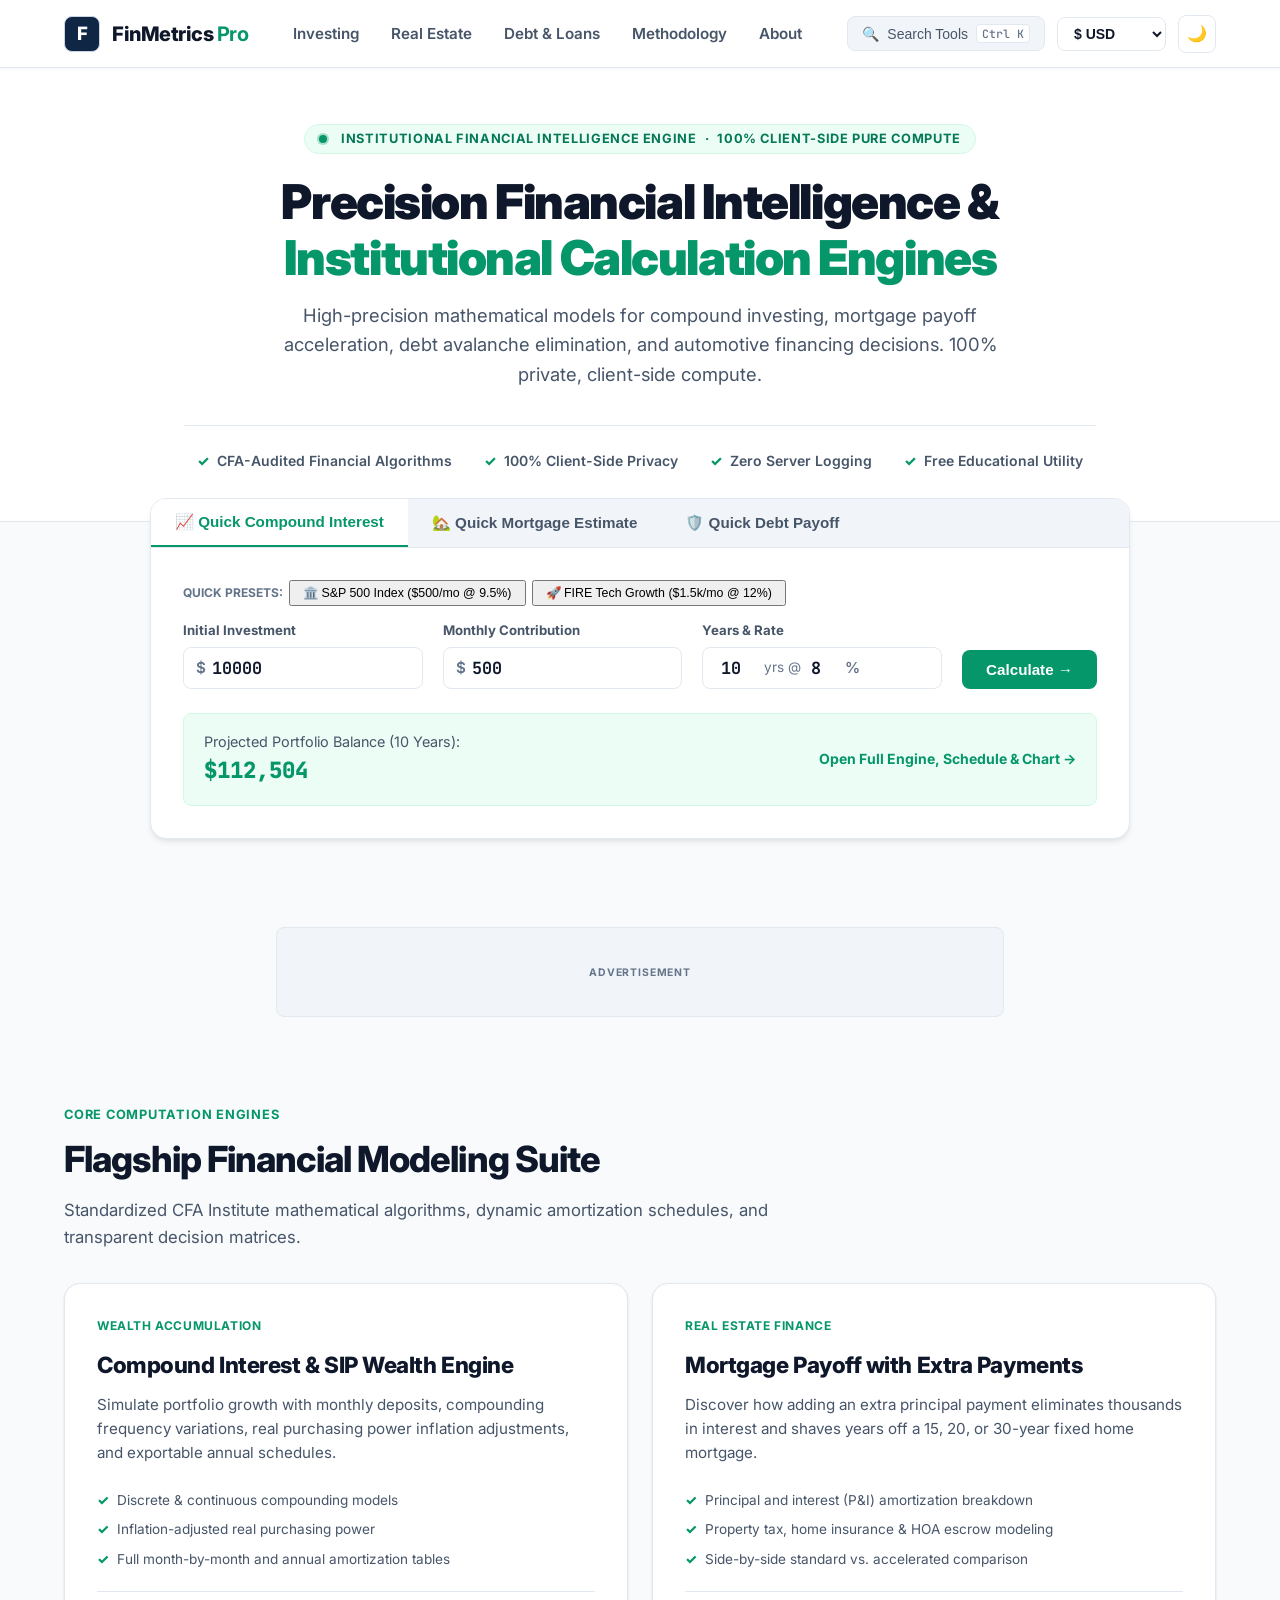
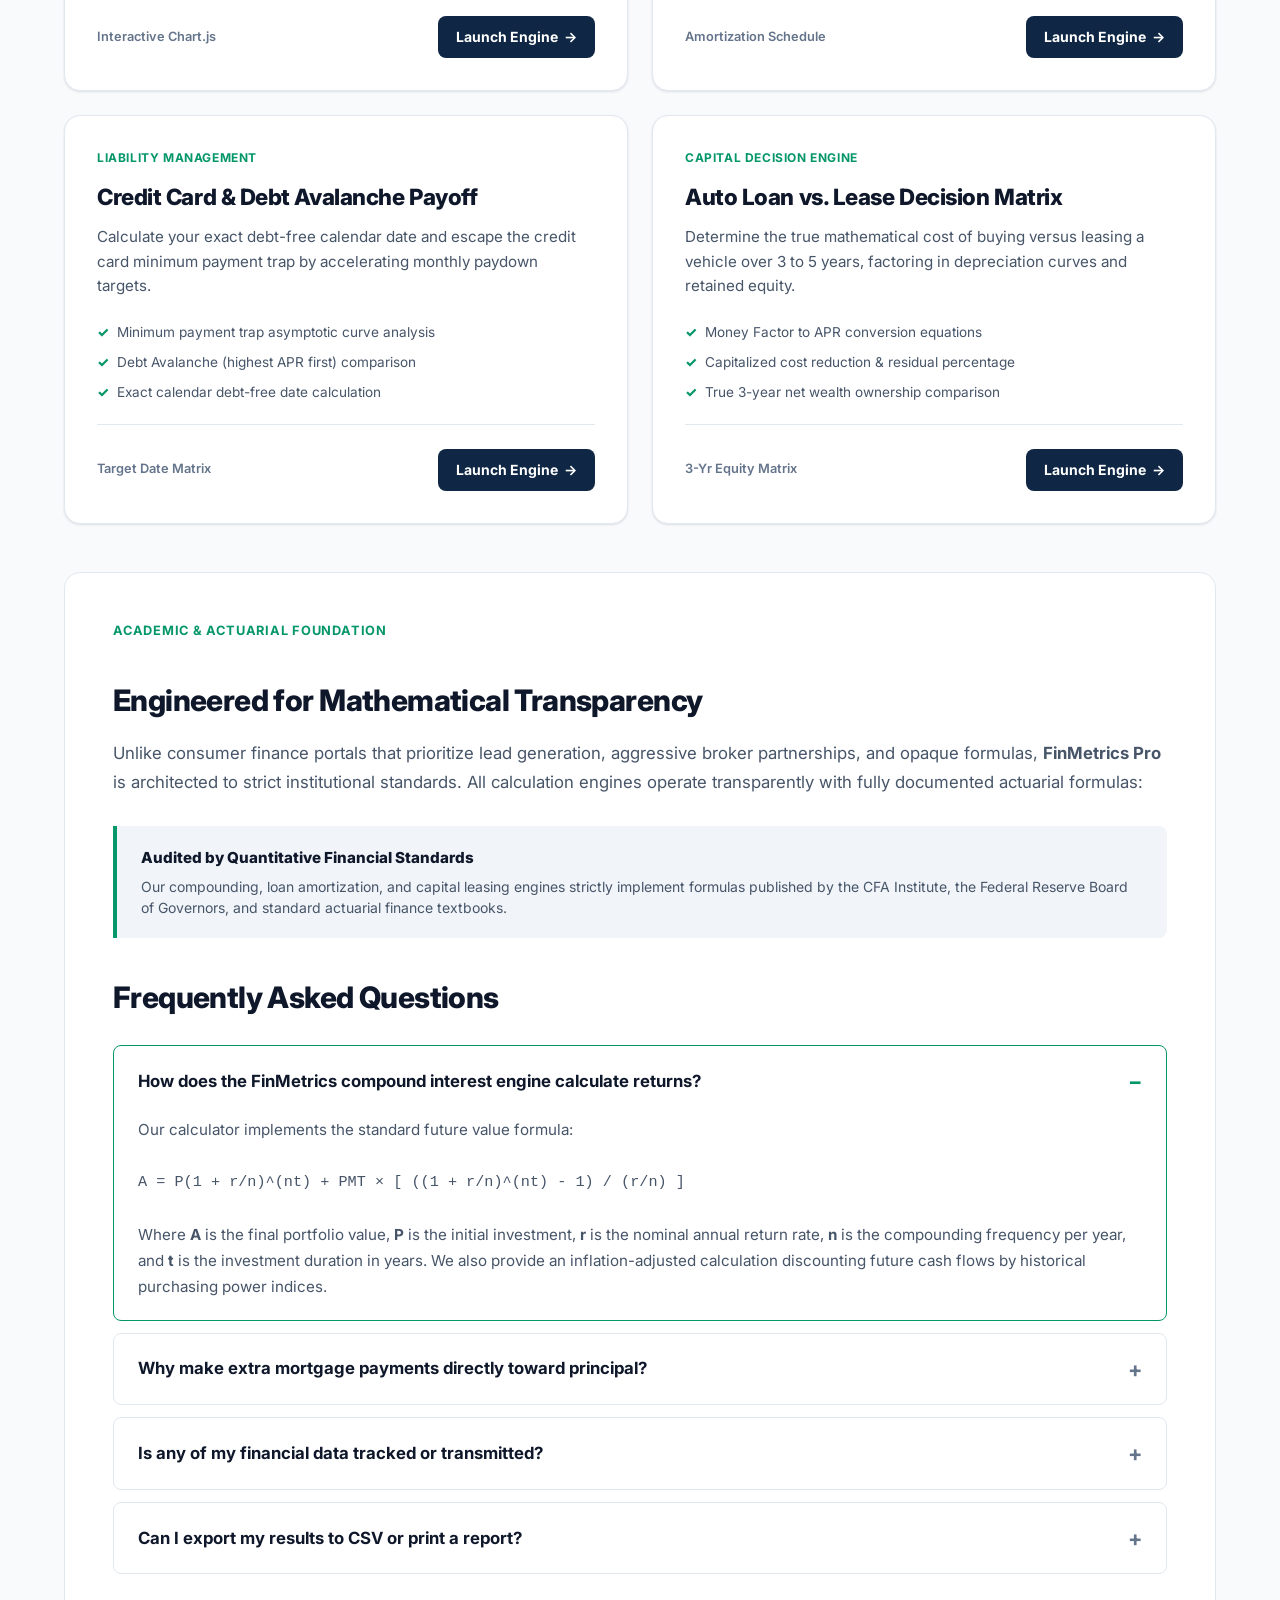
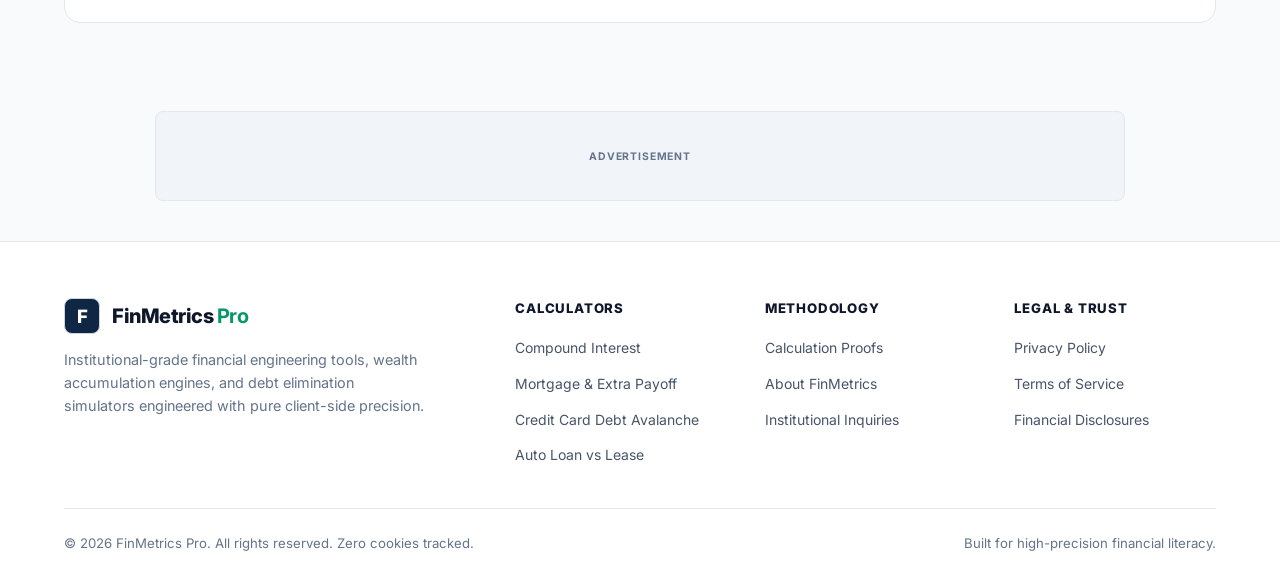
==== commit 70f32cd0: "Ultra Pro Max Upgrade: Next-Decade Fintech Architecture - Implemented 1-Click Curated Presets across" ====
--- a/index.html
+++ b/index.html
@@ -120,9 +120,10 @@
   <section class="hero-section">
     <div class="shell hero-content">
       <div class="hero-badge-pill">
-        <span>Institutional Financial Modeling</span>
+        <span class="live-pulse-dot" style="display:inline-block;width:8px;height:8px;border-radius:50%;background:#059669;margin-right:6px;box-shadow:0 0 0 2px rgba(5,150,105,0.3);"></span>
+        <span>Institutional Financial Intelligence Engine</span>
         <span>·</span>
-        <span>Zero Commercial Bias</span>
+        <span>100% Client-Side Pure Compute</span>
       </div>
 
       <h1 class="hero-title">
@@ -167,6 +168,11 @@
       <div class="quick-calc-body">
         <!-- Tab 1: Compound -->
         <div class="quick-calc-tab-content active" id="tabCompound">
+          <div style="display:flex;align-items:center;gap:6px;margin-bottom:14px;flex-wrap:wrap;">
+            <span style="font-size:0.75rem;font-weight:700;color:var(--text-muted);text-transform:uppercase;">Quick Presets:</span>
+            <button type="button" class="preset-pill-btn" style="padding:4px 12px;font-size:0.775rem;" onclick="document.getElementById('qcPrincipal').value=10000;document.getElementById('qcMonthly').value=500;document.getElementById('qcYears').value=20;document.getElementById('qcRate').value=9.5;document.getElementById('qcBtnCompound').click();">🏛️ S&amp;P 500 Index ($500/mo @ 9.5%)</button>
+            <button type="button" class="preset-pill-btn" style="padding:4px 12px;font-size:0.775rem;" onclick="document.getElementById('qcPrincipal').value=50000;document.getElementById('qcMonthly').value=1500;document.getElementById('qcYears').value=15;document.getElementById('qcRate').value=12;document.getElementById('qcBtnCompound').click();">🚀 FIRE Tech Growth ($1.5k/mo @ 12%)</button>
+          </div>
           <div class="quick-calc-grid">
             <div class="quick-input-group">
               <label class="quick-label" for="qcPrincipal">Initial Investment</label>
@@ -208,6 +214,11 @@
 
         <!-- Tab 2: Mortgage -->
         <div class="quick-calc-tab-content" id="tabMortgage">
+          <div style="display:flex;align-items:center;gap:6px;margin-bottom:14px;flex-wrap:wrap;">
+            <span style="font-size:0.75rem;font-weight:700;color:var(--text-muted);text-transform:uppercase;">Quick Presets:</span>
+            <button type="button" class="preset-pill-btn" style="padding:4px 12px;font-size:0.775rem;" onclick="document.getElementById('qcHomePrice').value=350000;document.getElementById('qcDown').value=70000;document.getElementById('qcMortRate').value=6.75;document.getElementById('qcBtnMortgage').click();">🏡 Starter ($350k, 20% Down)</button>
+            <button type="button" class="preset-pill-btn" style="padding:4px 12px;font-size:0.775rem;" onclick="document.getElementById('qcHomePrice').value=550000;document.getElementById('qcDown').value=110000;document.getElementById('qcMortRate').value=6.5;document.getElementById('qcBtnMortgage').click();">🏙️ Suburban Family ($550k)</button>
+          </div>
           <div class="quick-calc-grid">
             <div class="quick-input-group">
               <label class="quick-label" for="qcHomePrice">Home Price</label>
@@ -247,6 +258,11 @@
 
         <!-- Tab 3: Debt -->
         <div class="quick-calc-tab-content" id="tabDebt">
+          <div style="display:flex;align-items:center;gap:6px;margin-bottom:14px;flex-wrap:wrap;">
+            <span style="font-size:0.75rem;font-weight:700;color:var(--text-muted);text-transform:uppercase;">Quick Presets:</span>
+            <button type="button" class="preset-pill-btn" style="padding:4px 12px;font-size:0.775rem;" onclick="document.getElementById('qcDebtBal').value=8500;document.getElementById('qcDebtApr').value=24.99;document.getElementById('qcDebtPay').value=350;document.getElementById('qcBtnDebt').click();">💳 Credit Card ($8.5k @ 24.9%)</button>
+            <button type="button" class="preset-pill-btn" style="padding:4px 12px;font-size:0.775rem;" onclick="document.getElementById('qcDebtBal').value=18000;document.getElementById('qcDebtApr').value=21.5;document.getElementById('qcDebtPay').value=600;document.getElementById('qcBtnDebt').click();">📉 Avalanche ($18k @ 21.5%)</button>
+          </div>
           <div class="quick-calc-grid">
             <div class="quick-input-group">
               <label class="quick-label" for="qcDebtBal">Total Debt Balance</label>
--- a/assets/css/main.css
+++ b/assets/css/main.css
@@ -143,12 +143,18 @@
   position: sticky;
   top: 0;
   z-index: 1000;
-  background-color: var(--bg-surface);
+  background-color: rgba(255, 255, 255, 0.88);
+  backdrop-filter: blur(16px);
+  -webkit-backdrop-filter: blur(16px);
   border-bottom: 1px solid var(--border-light);
   height: var(--nav-height);
   display: flex;
   align-items: center;
-  box-shadow: var(--shadow-xs);
+  box-shadow: 0 1px 2px rgba(15, 23, 42, 0.04);
+}
+
+[data-theme="dark"] .site-header {
+  background-color: rgba(11, 17, 32, 0.88);
 }
 
 .nav-container {
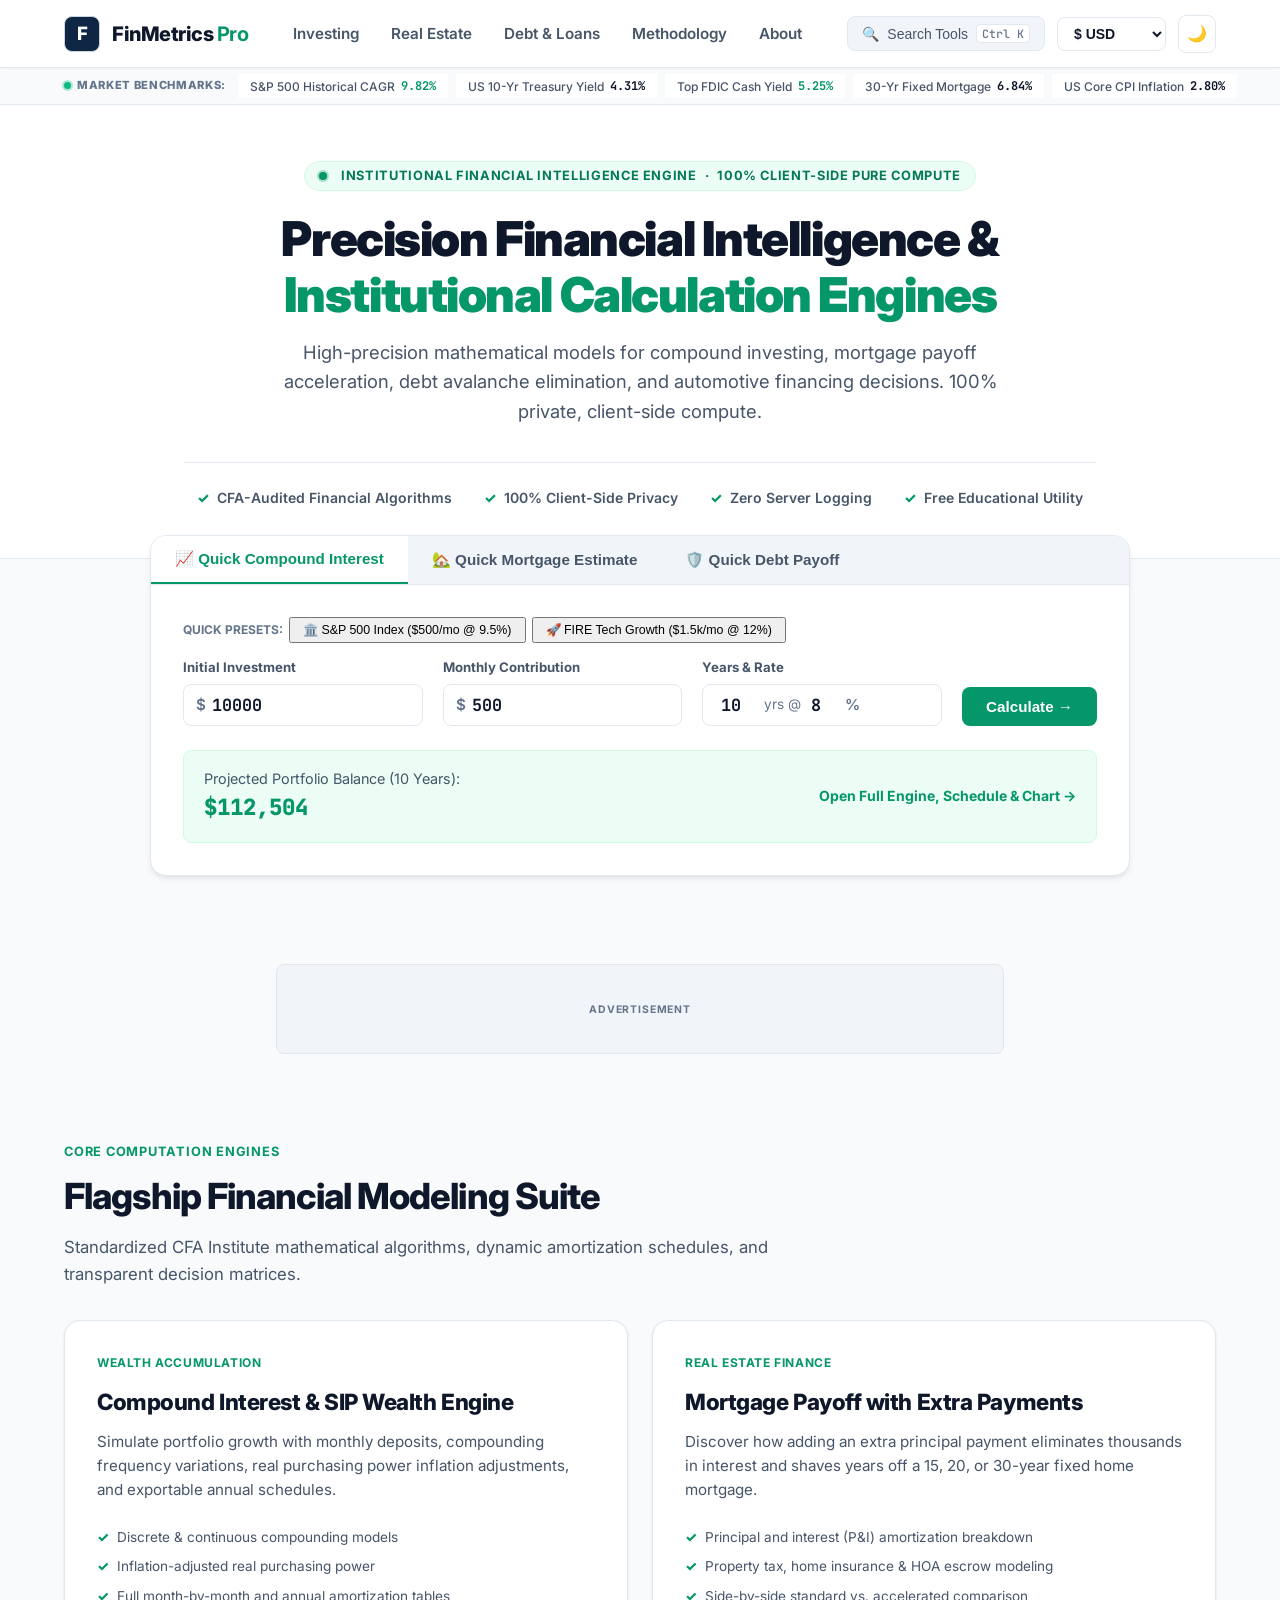
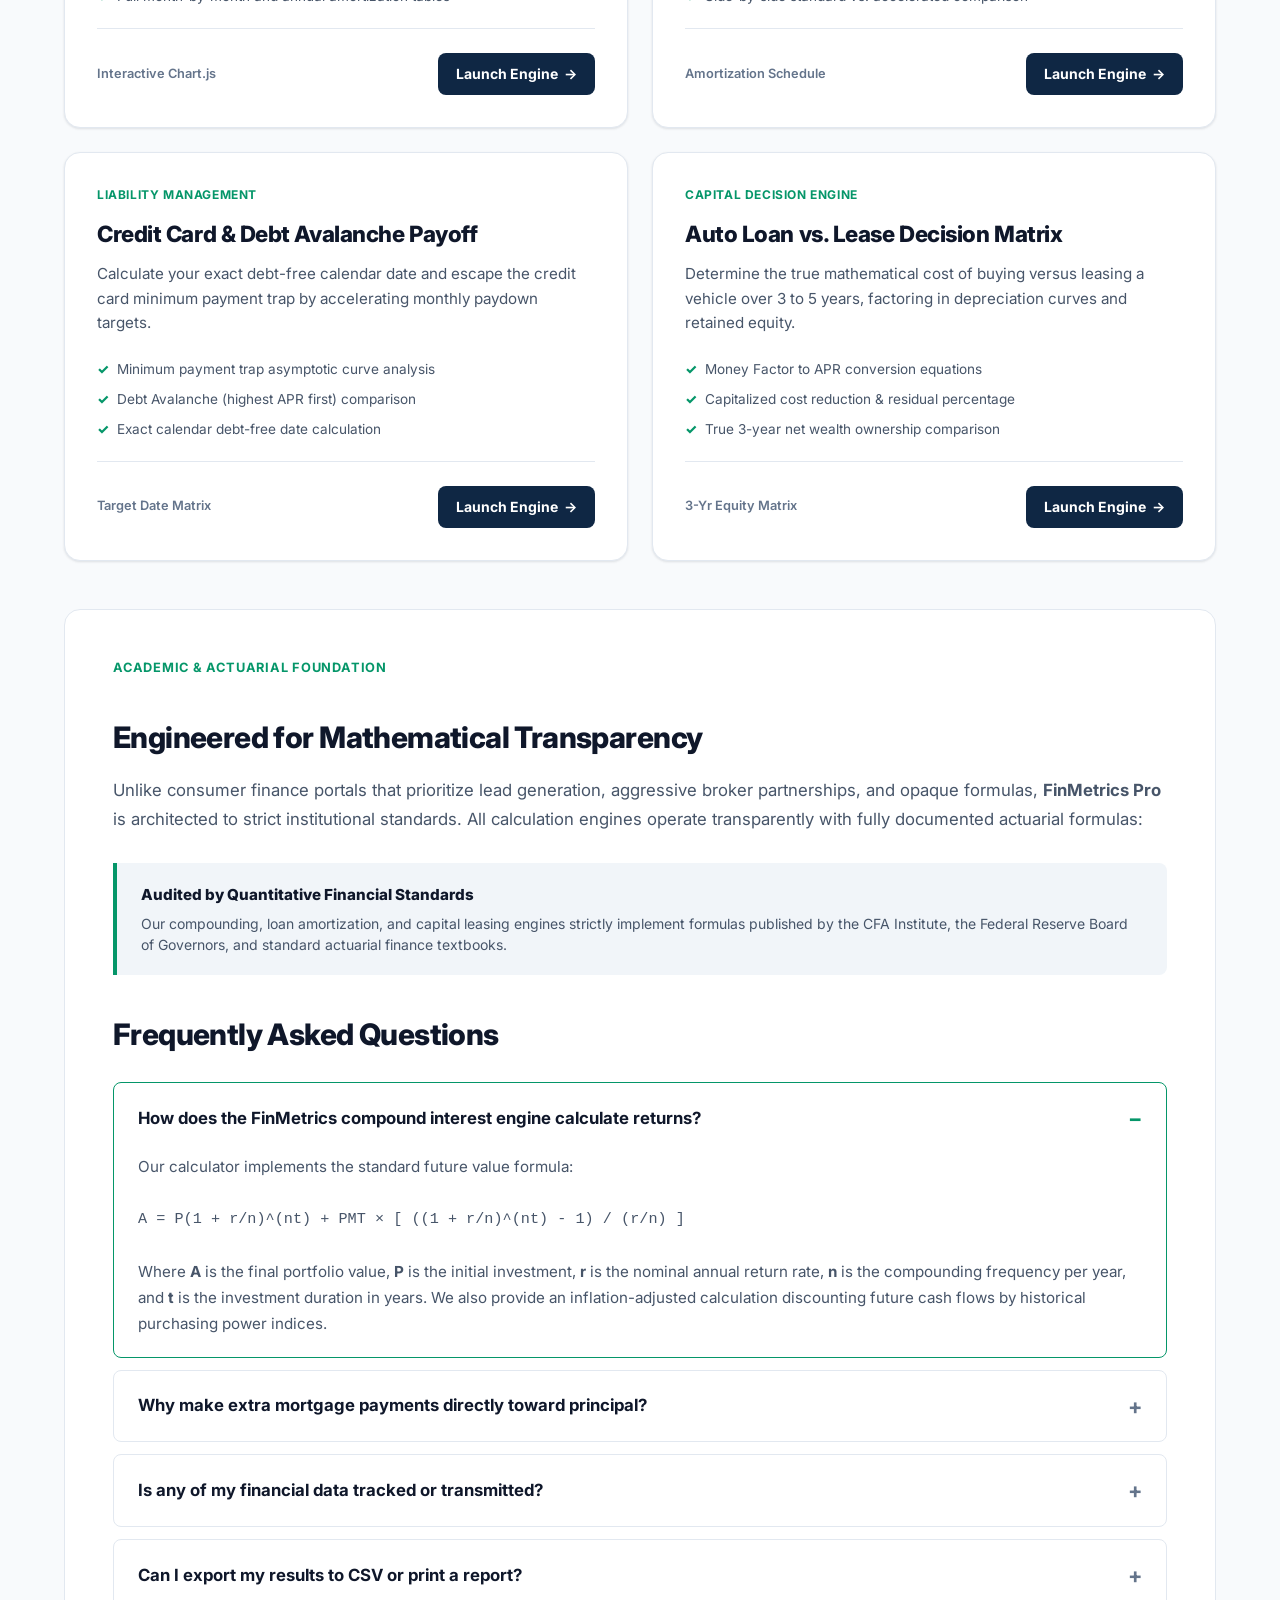
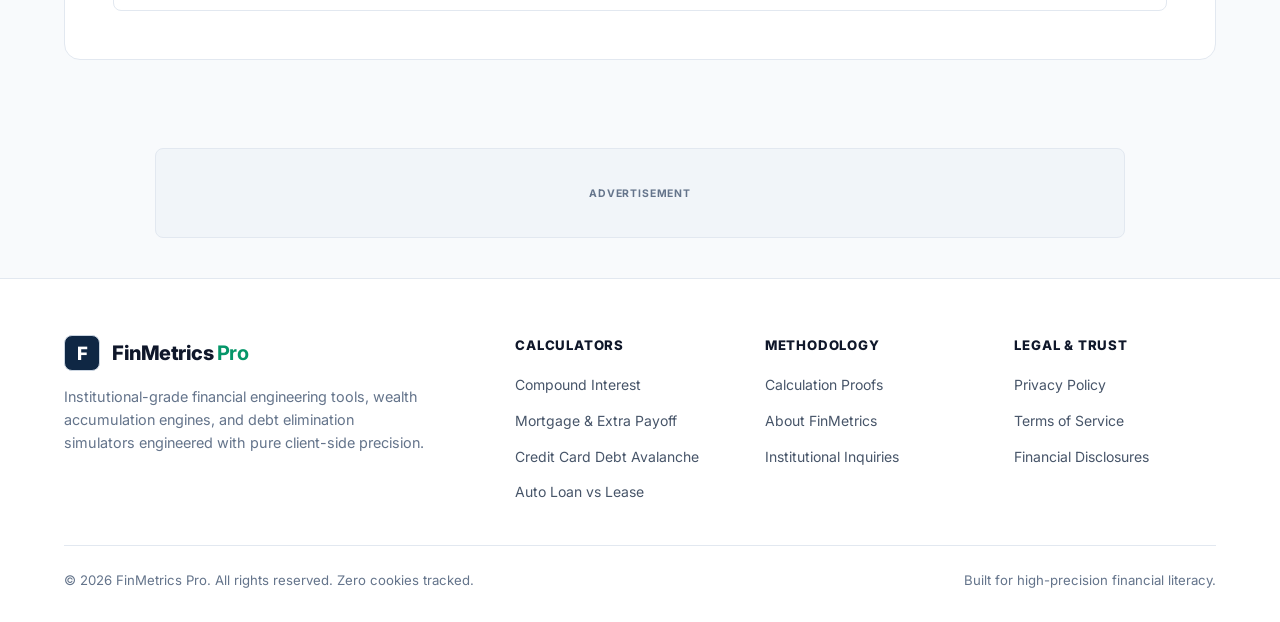
==== commit 1378a904: "SEO: Update canonical URLs and sitemap to live Vercel domain finmetrics-pro-d1fj.vercel.app" ====
--- a/index.html
+++ b/index.html
@@ -5,7 +5,7 @@
   <meta name="viewport" content="width=device-width, initial-scale=1.0">
   <title>FinMetrics Pro — Institutional Financial Calculators &amp; Wealth Modeling</title>
   <meta name="description" content="Institutional-grade financial calculation engines for compound interest, accelerated mortgage payoff, debt avalanche elimination, and automotive decision modeling. 100% private, client-side compute.">
-  <link rel="canonical" href="https://finmetrics-pro.vercel.app/">
+  <link rel="canonical" href="https://finmetrics-pro-d1fj.vercel.app/">
   
   <link rel="preconnect" href="https://fonts.googleapis.com">
   <link rel="preconnect" href="https://fonts.gstatic.com" crossorigin>
@@ -22,13 +22,13 @@
     "@graph": [
       {
         "@type": "WebSite",
-        "@id": "https://finmetrics-pro.vercel.app/#website",
-        "url": "https://finmetrics-pro.vercel.app/",
+        "@id": "https://finmetrics-pro-d1fj.vercel.app/#website",
+        "url": "https://finmetrics-pro-d1fj.vercel.app/",
         "name": "FinMetrics Pro",
         "description": "Institutional financial calculation engines, compound wealth simulators, and debt elimination matrix.",
         "potentialAction": {
           "@type": "SearchAction",
-          "target": "https://finmetrics-pro.vercel.app/?q={search_term_string}",
+          "target": "https://finmetrics-pro-d1fj.vercel.app/?q={search_term_string}",
           "query-input": "required name=search_term_string"
         }
       },
--- a/assets/css/main.css
+++ b/assets/css/main.css
@@ -155,6 +155,106 @@
 
 [data-theme="dark"] .site-header {
   background-color: rgba(11, 17, 32, 0.88);
+}
+
+/* ==========================================================================
+   MARKET BENCHMARK TICKER RIBBON (INSTITUTIONAL RATES)
+   ========================================================================== */
+.market-ticker-ribbon {
+  background: var(--bg-surface-elevated);
+  border-bottom: 1px solid var(--border-light);
+  font-size: 0.775rem;
+  padding: 6px 0;
+  position: relative;
+  z-index: 990;
+}
+
+[data-theme="dark"] .market-ticker-ribbon {
+  background: rgba(15, 23, 42, 0.75);
+  border-bottom-color: rgba(255, 255, 255, 0.06);
+}
+
+.market-ticker-shell {
+  display: flex;
+  align-items: center;
+  gap: 12px;
+  overflow-x: auto;
+  scrollbar-width: none;
+}
+
+.market-ticker-shell::-webkit-scrollbar {
+  display: none;
+}
+
+.ticker-label-wrap {
+  display: flex;
+  align-items: center;
+  gap: 6px;
+  font-weight: 800;
+  letter-spacing: 0.06em;
+  text-transform: uppercase;
+  color: var(--text-muted);
+  font-size: 0.7rem;
+  white-space: nowrap;
+  flex-shrink: 0;
+}
+
+.ticker-live-pulse {
+  display: inline-block;
+  width: 7px;
+  height: 7px;
+  border-radius: 50%;
+  background: #10b981;
+  box-shadow: 0 0 0 2px rgba(16, 185, 129, 0.3);
+  animation: pulse-glow 2s infinite;
+}
+
+.ticker-items-row {
+  display: flex;
+  align-items: center;
+  gap: 8px;
+  flex-shrink: 0;
+}
+
+.ticker-bench-btn {
+  background: var(--bg-surface);
+  border: 1px solid var(--border-subtle);
+  border-radius: var(--radius-full);
+  padding: 4px 12px;
+  font-size: 0.75rem;
+  color: var(--text-secondary);
+  cursor: pointer;
+  display: inline-flex;
+  align-items: center;
+  gap: 6px;
+  transition: all var(--transition-fast);
+  white-space: nowrap;
+  font-family: inherit;
+}
+
+.ticker-bench-btn:hover {
+  background: var(--bg-page);
+  border-color: var(--emerald-500);
+  color: var(--text-main);
+  transform: translateY(-1px);
+}
+
+.ticker-bench-name {
+  font-weight: 500;
+}
+
+.ticker-bench-val {
+  font-family: var(--font-mono);
+  font-weight: 700;
+  color: var(--text-main);
+}
+
+.ticker-bench-val.pos {
+  color: var(--emerald-600);
+}
+
+[data-theme="dark"] .ticker-bench-val.pos {
+  color: var(--emerald-400);
 }
 
 .nav-container {
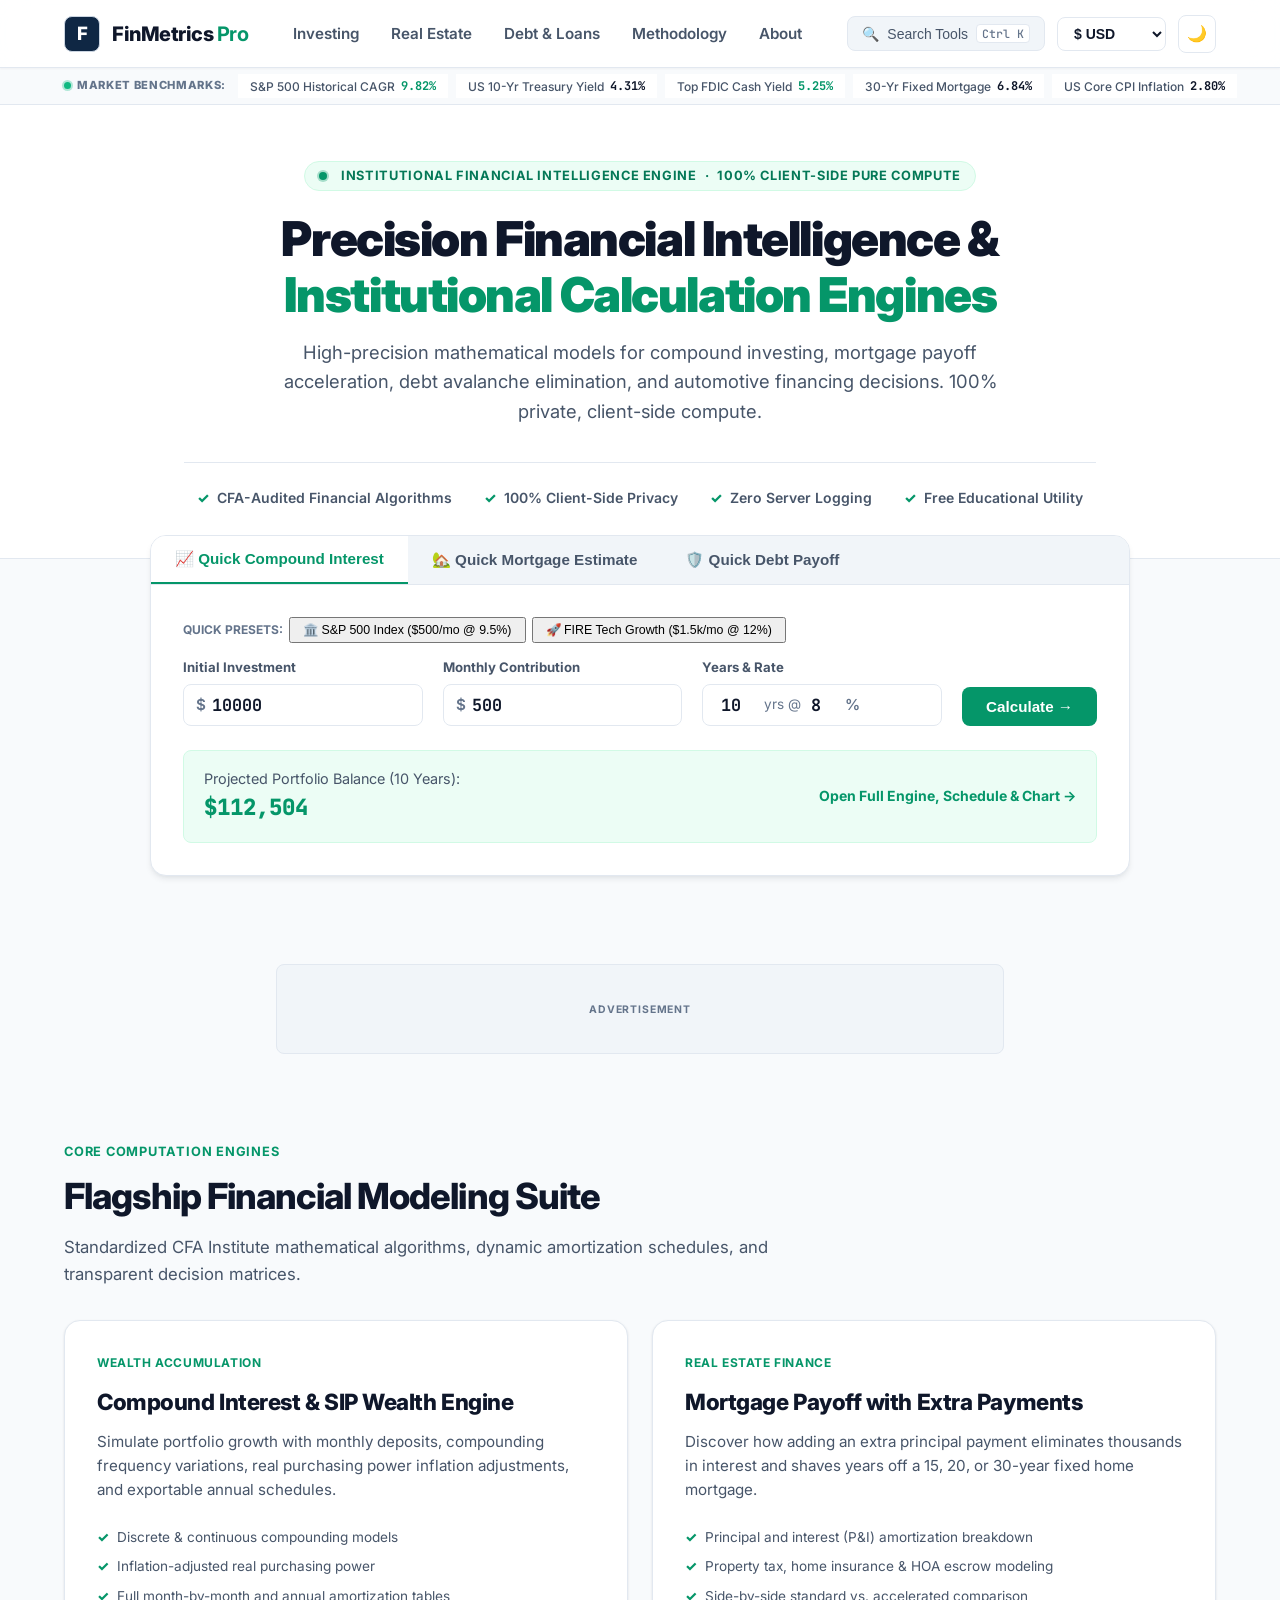
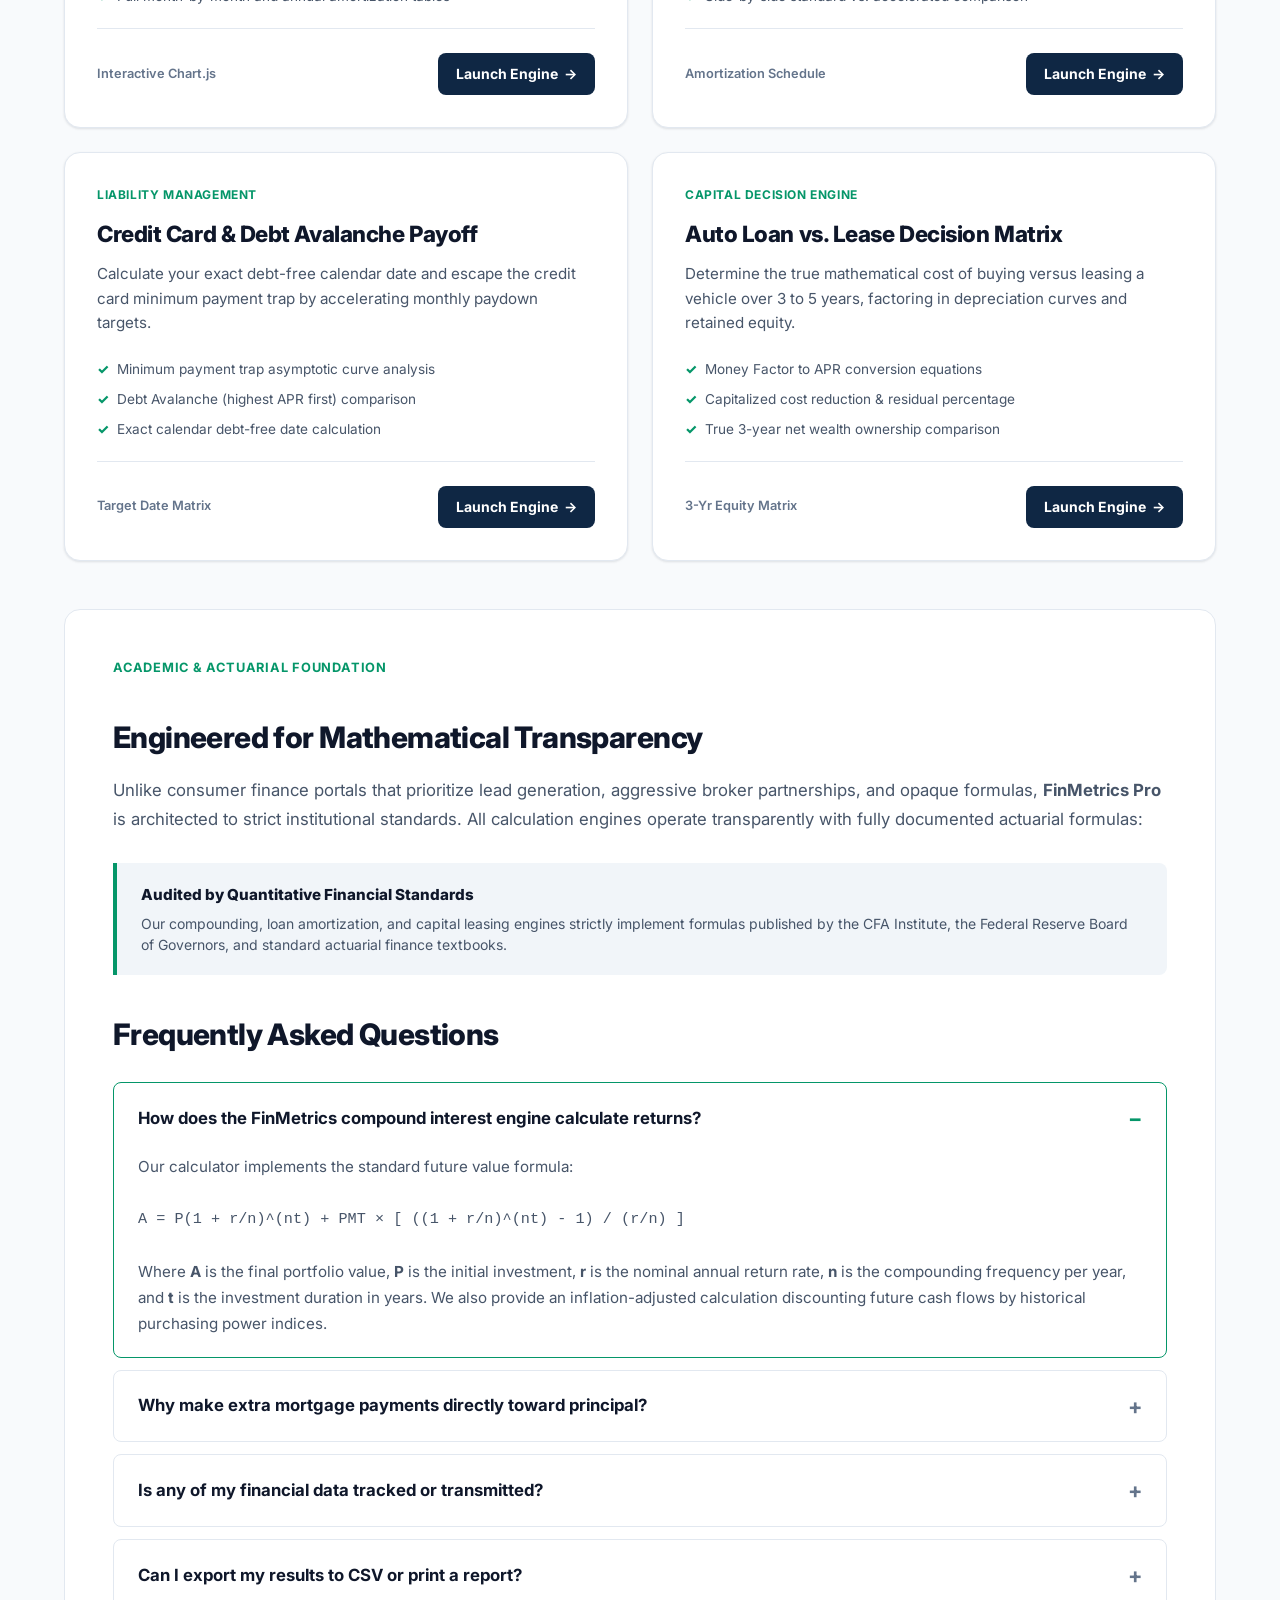
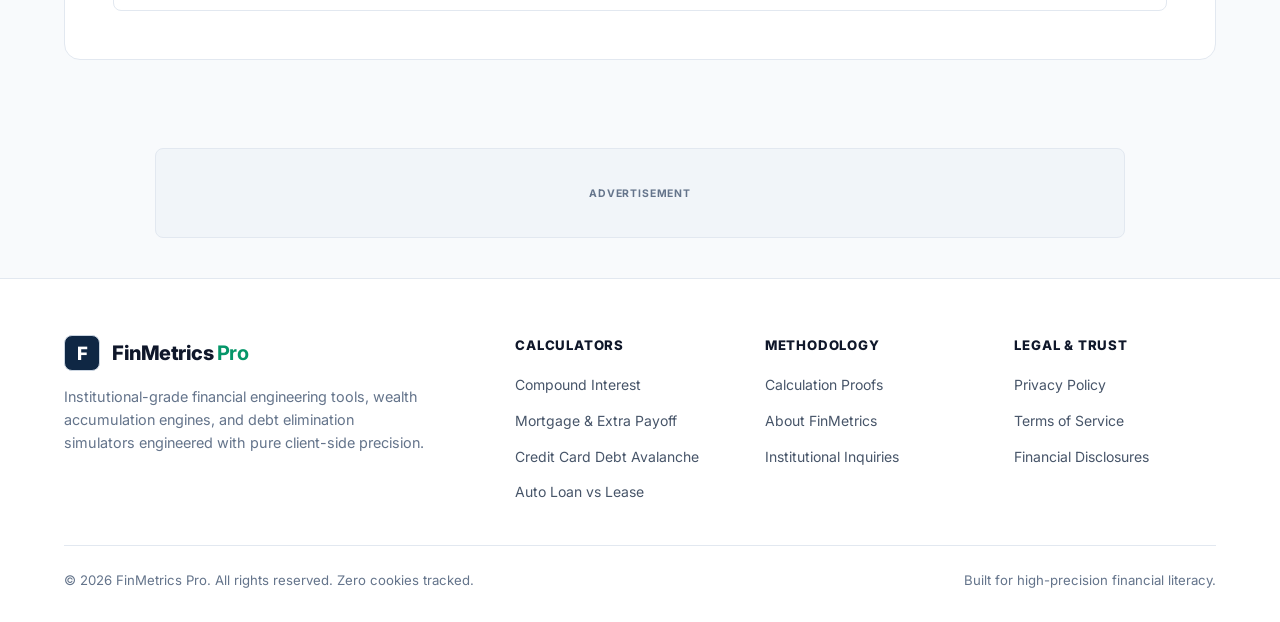
==== commit 3b4586c6: "Affiliate: Add Impact.com site verification meta tag" ====
--- a/index.html
+++ b/index.html
@@ -5,6 +5,7 @@
   <meta name="viewport" content="width=device-width, initial-scale=1.0">
   <title>FinMetrics Pro — Institutional Financial Calculators &amp; Wealth Modeling</title>
   <meta name="description" content="Institutional-grade financial calculation engines for compound interest, accelerated mortgage payoff, debt avalanche elimination, and automotive decision modeling. 100% private, client-side compute.">
+  <meta name="impact-site-verification" value="775d3b1c-dd15-4b48-90ef-8ce9b5128a72">
   <link rel="canonical" href="https://finmetrics-pro-d1fj.vercel.app/">
   
   <link rel="preconnect" href="https://fonts.googleapis.com">
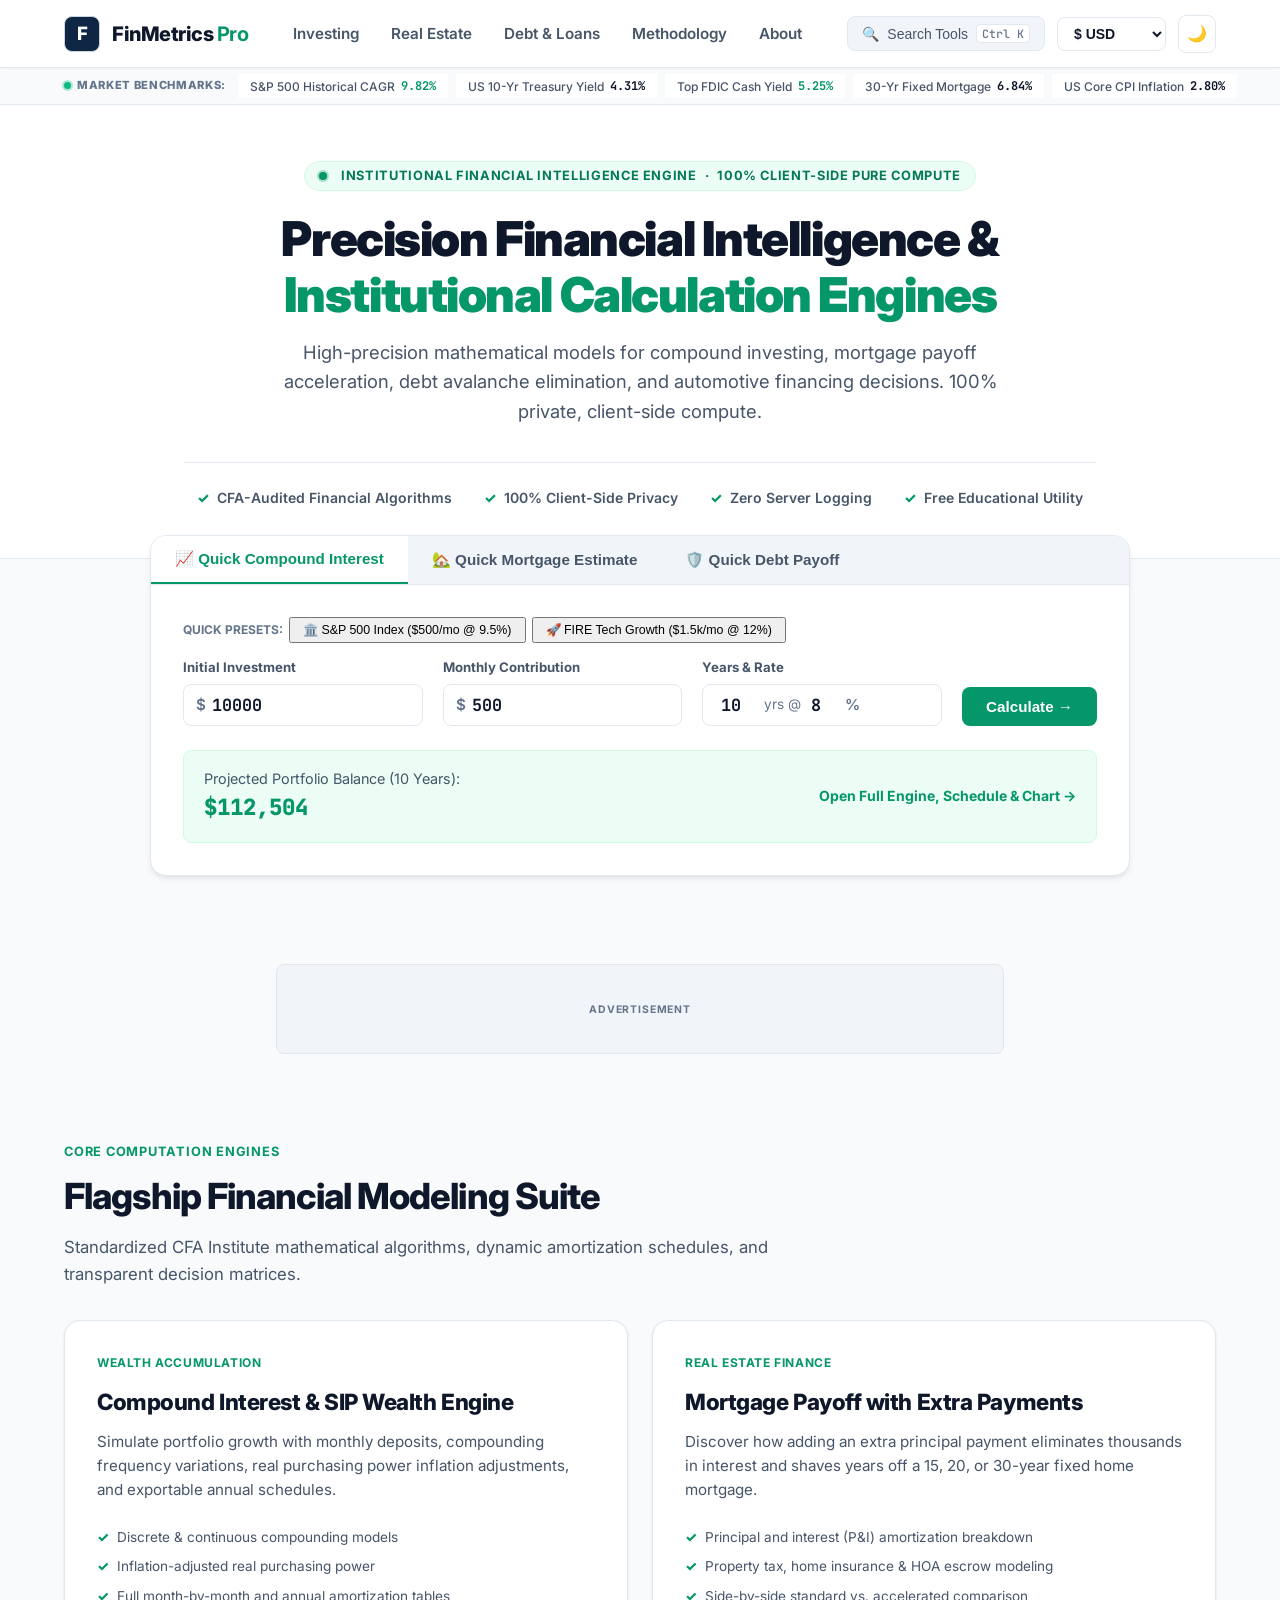
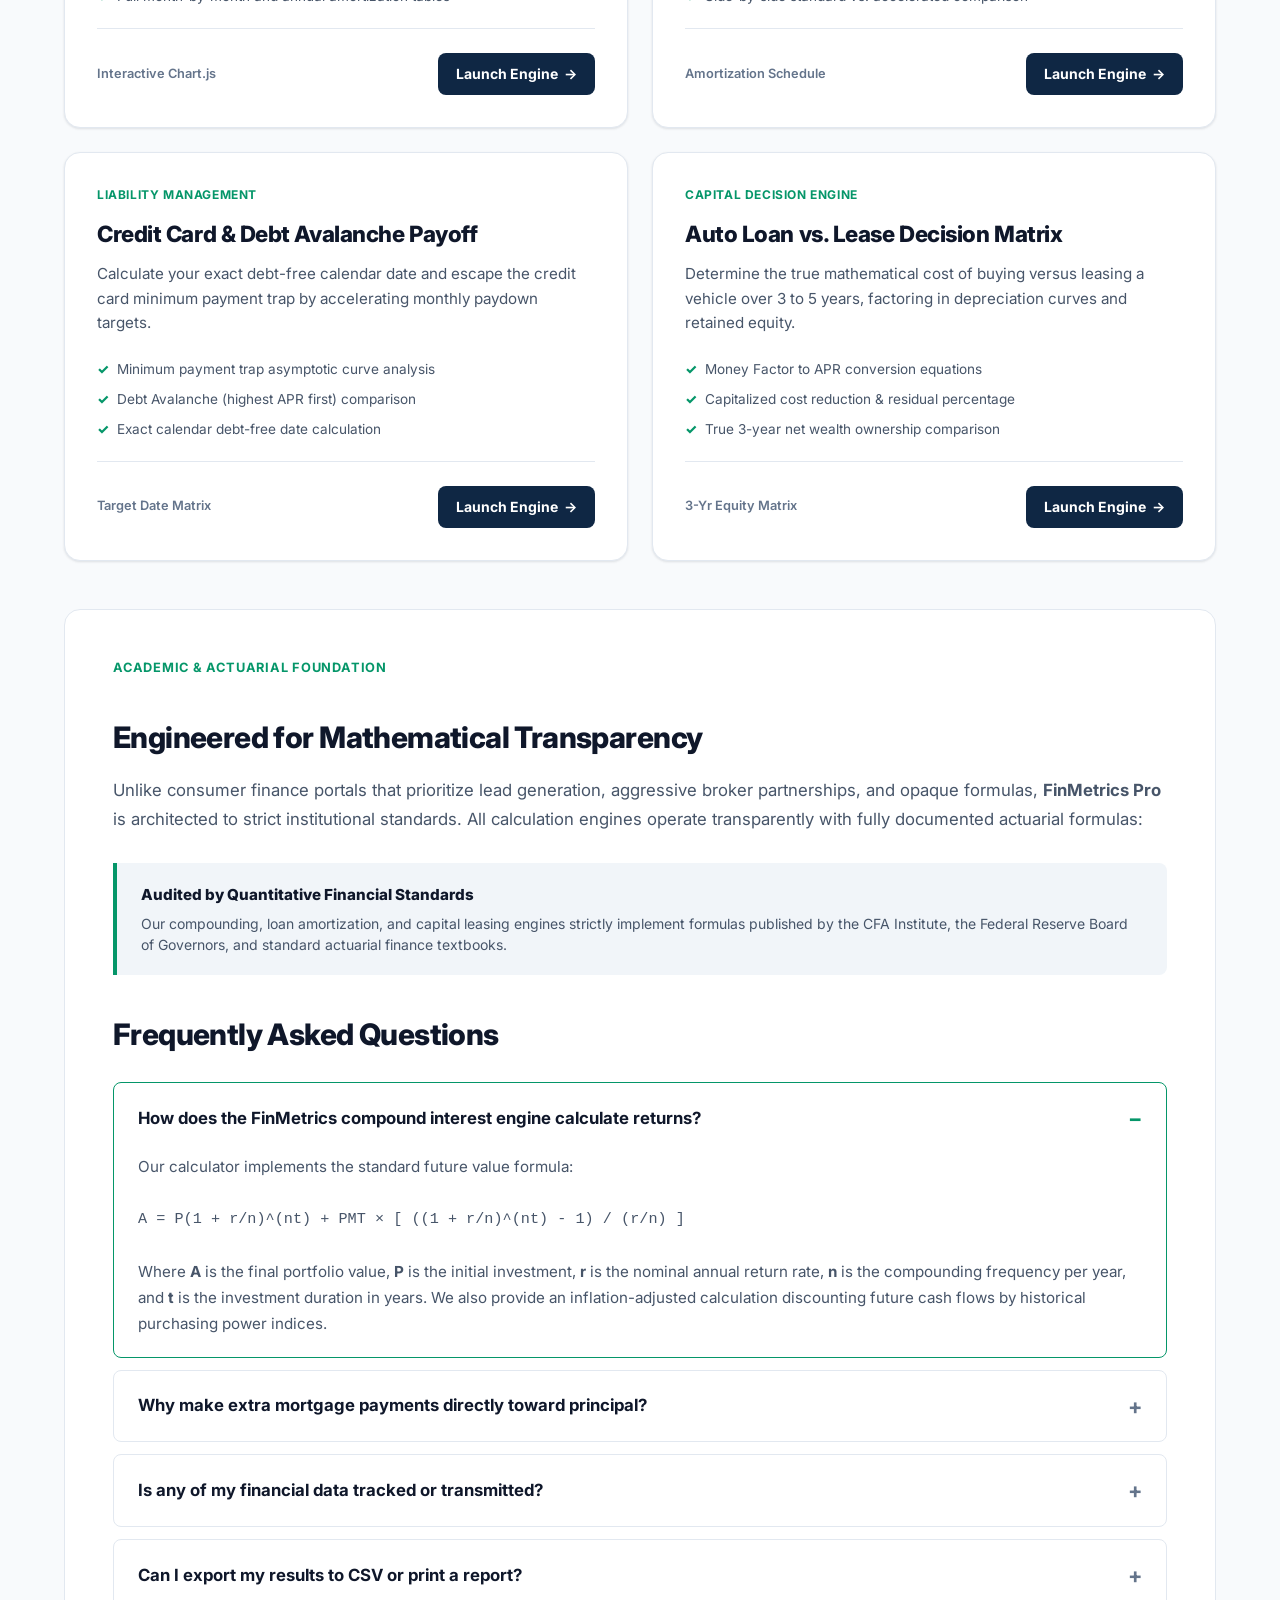
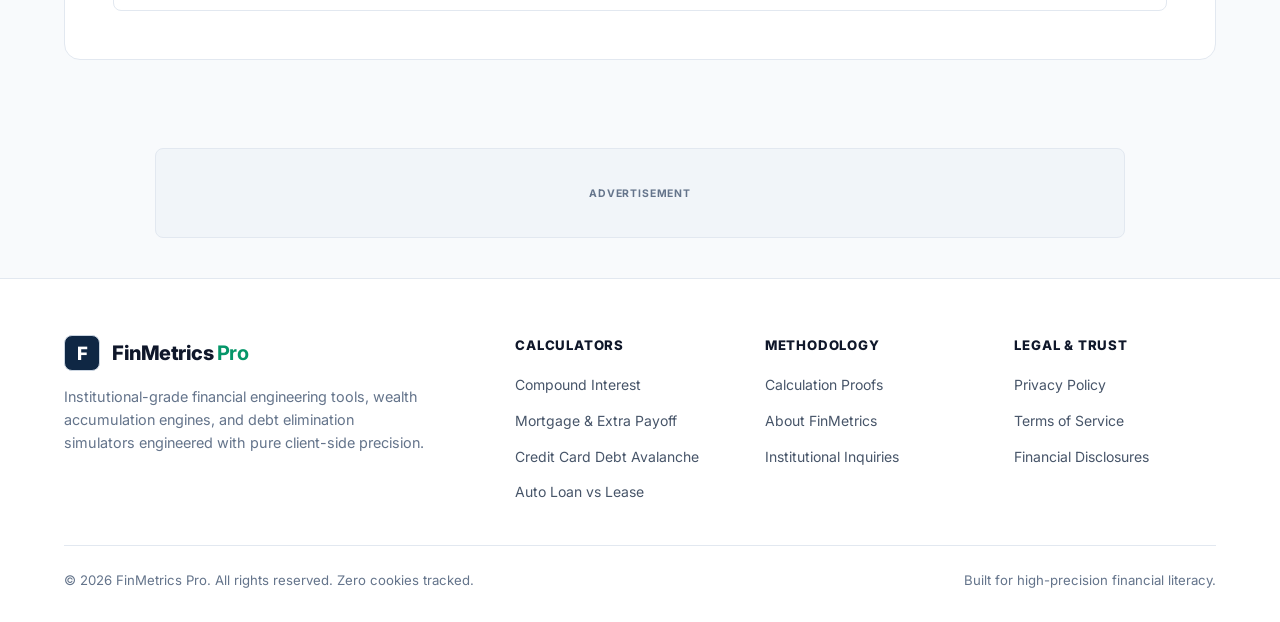
==== commit 84dd176b: "Affiliate: Update Impact verification token to 0cdae71d-ff5a-419a-ba10-741fc43e18d2" ====
--- a/index.html
+++ b/index.html
@@ -5,7 +5,8 @@
   <meta name="viewport" content="width=device-width, initial-scale=1.0">
   <title>FinMetrics Pro — Institutional Financial Calculators &amp; Wealth Modeling</title>
   <meta name="description" content="Institutional-grade financial calculation engines for compound interest, accelerated mortgage payoff, debt avalanche elimination, and automotive decision modeling. 100% private, client-side compute.">
-  <meta name="impact-site-verification" value="775d3b1c-dd15-4b48-90ef-8ce9b5128a72">
+  <meta name='impact-site-verification' value='0cdae71d-ff5a-419a-ba10-741fc43e18d2'>
+  <meta name="impact-site-verification" content="0cdae71d-ff5a-419a-ba10-741fc43e18d2">
   <link rel="canonical" href="https://finmetrics-pro-d1fj.vercel.app/">
   
   <link rel="preconnect" href="https://fonts.googleapis.com">
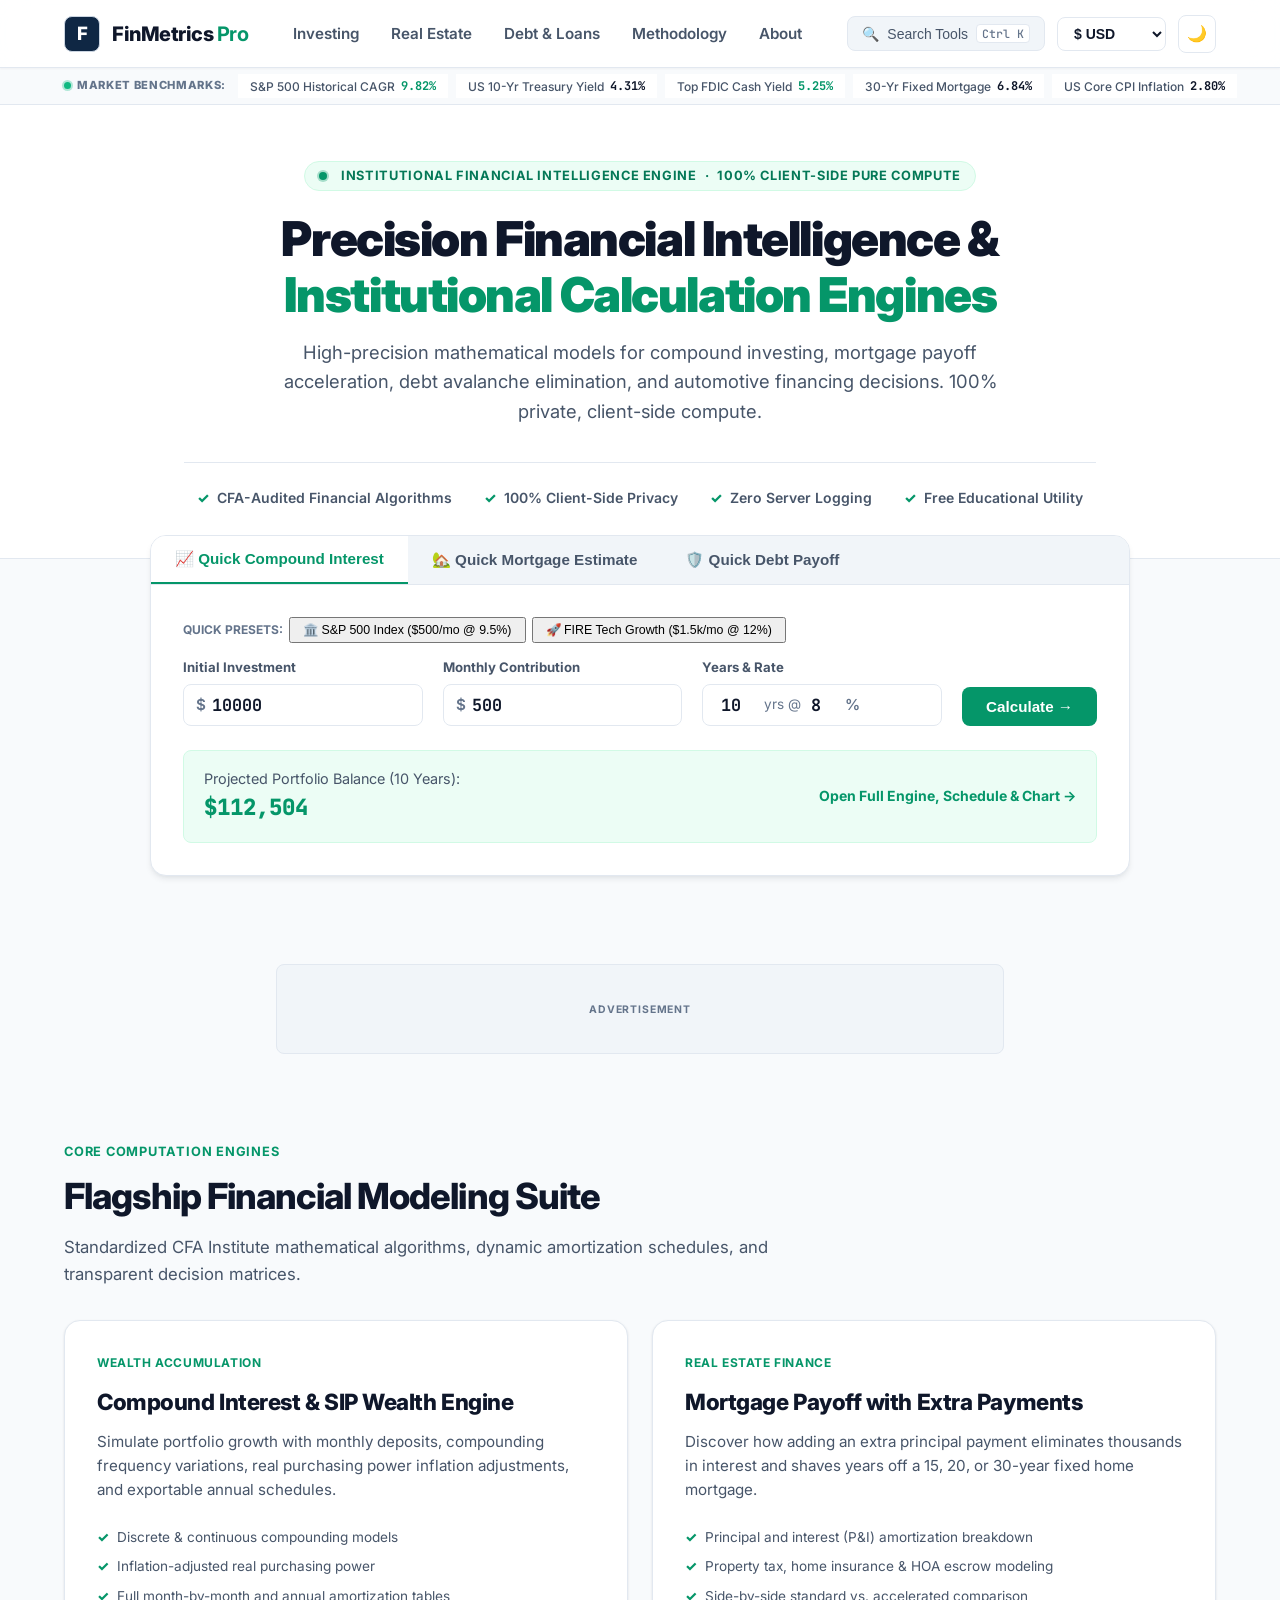
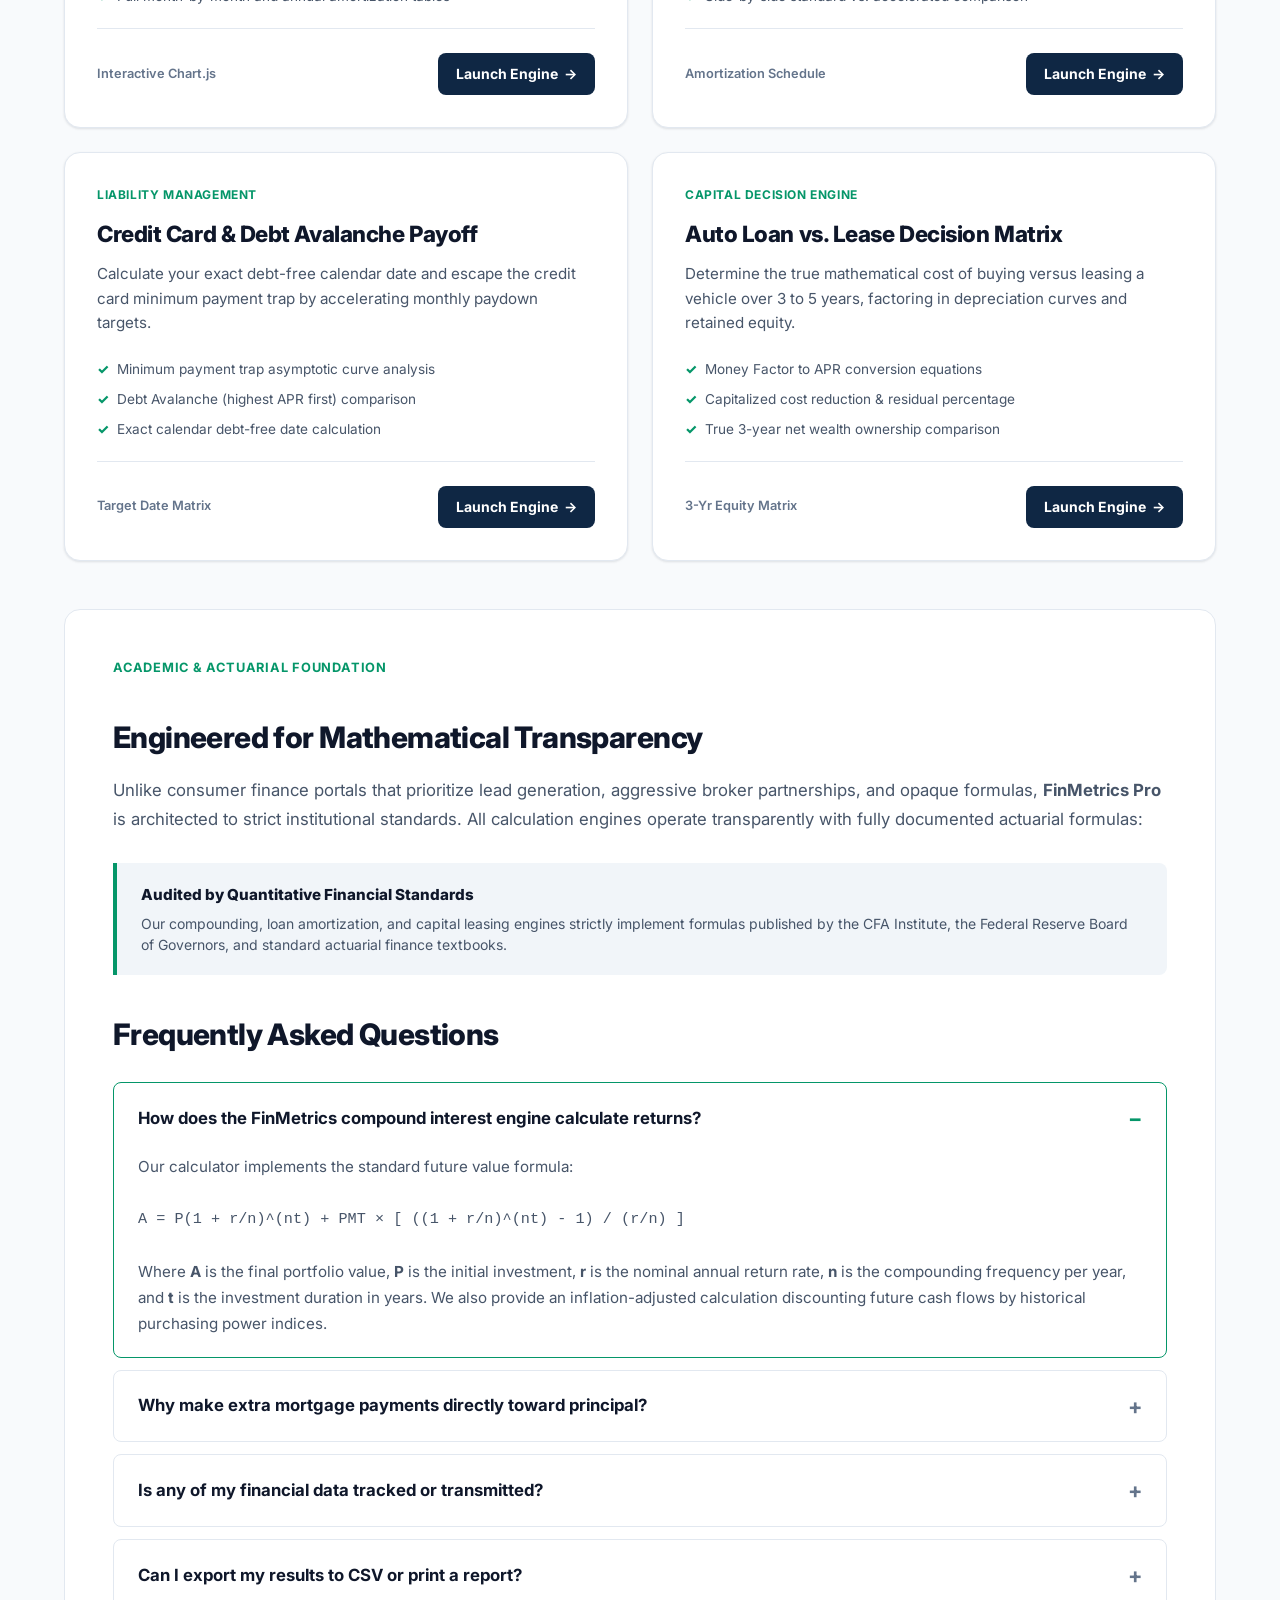
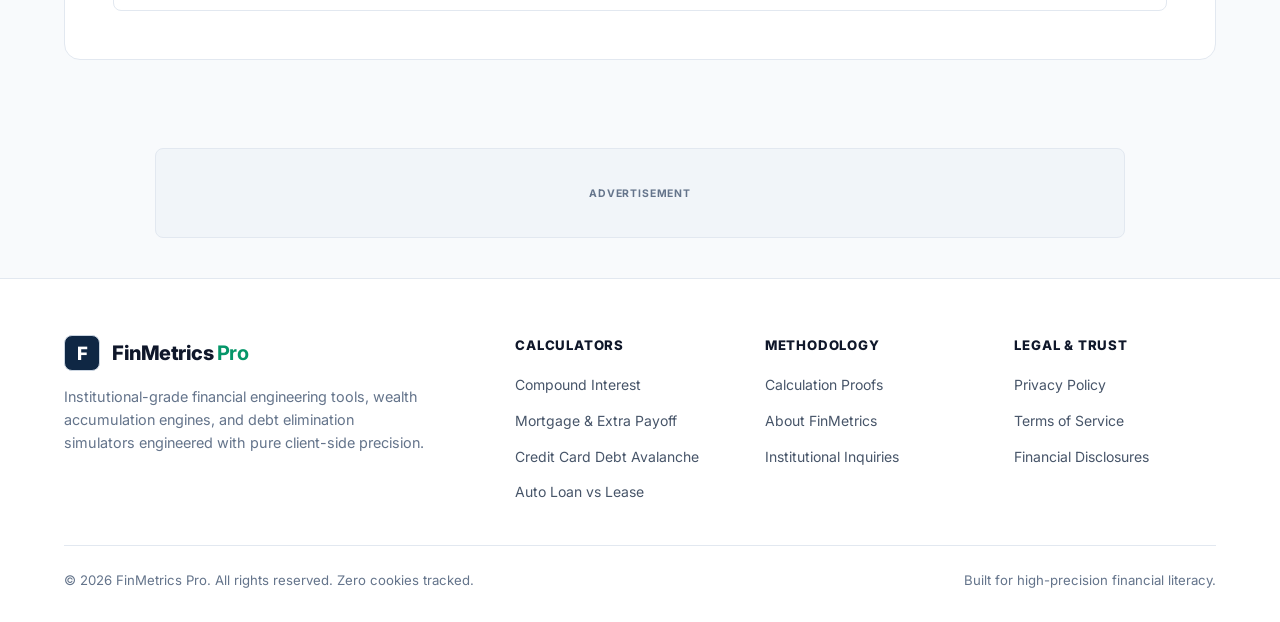
==== commit 1da8cabf: "AdSense: Integrate official Google AdSense code snippet ca-pub-3994203957356254 across all pages" ====
--- a/index.html
+++ b/index.html
@@ -74,6 +74,7 @@
     ]
   }
   </script>
+  <script async src="https://pagead2.googlesyndication.com/pagead/js/adsbygoogle.js?client=ca-pub-3994203957356254" crossorigin="anonymous"></script>
 </head>
 <body>
 
